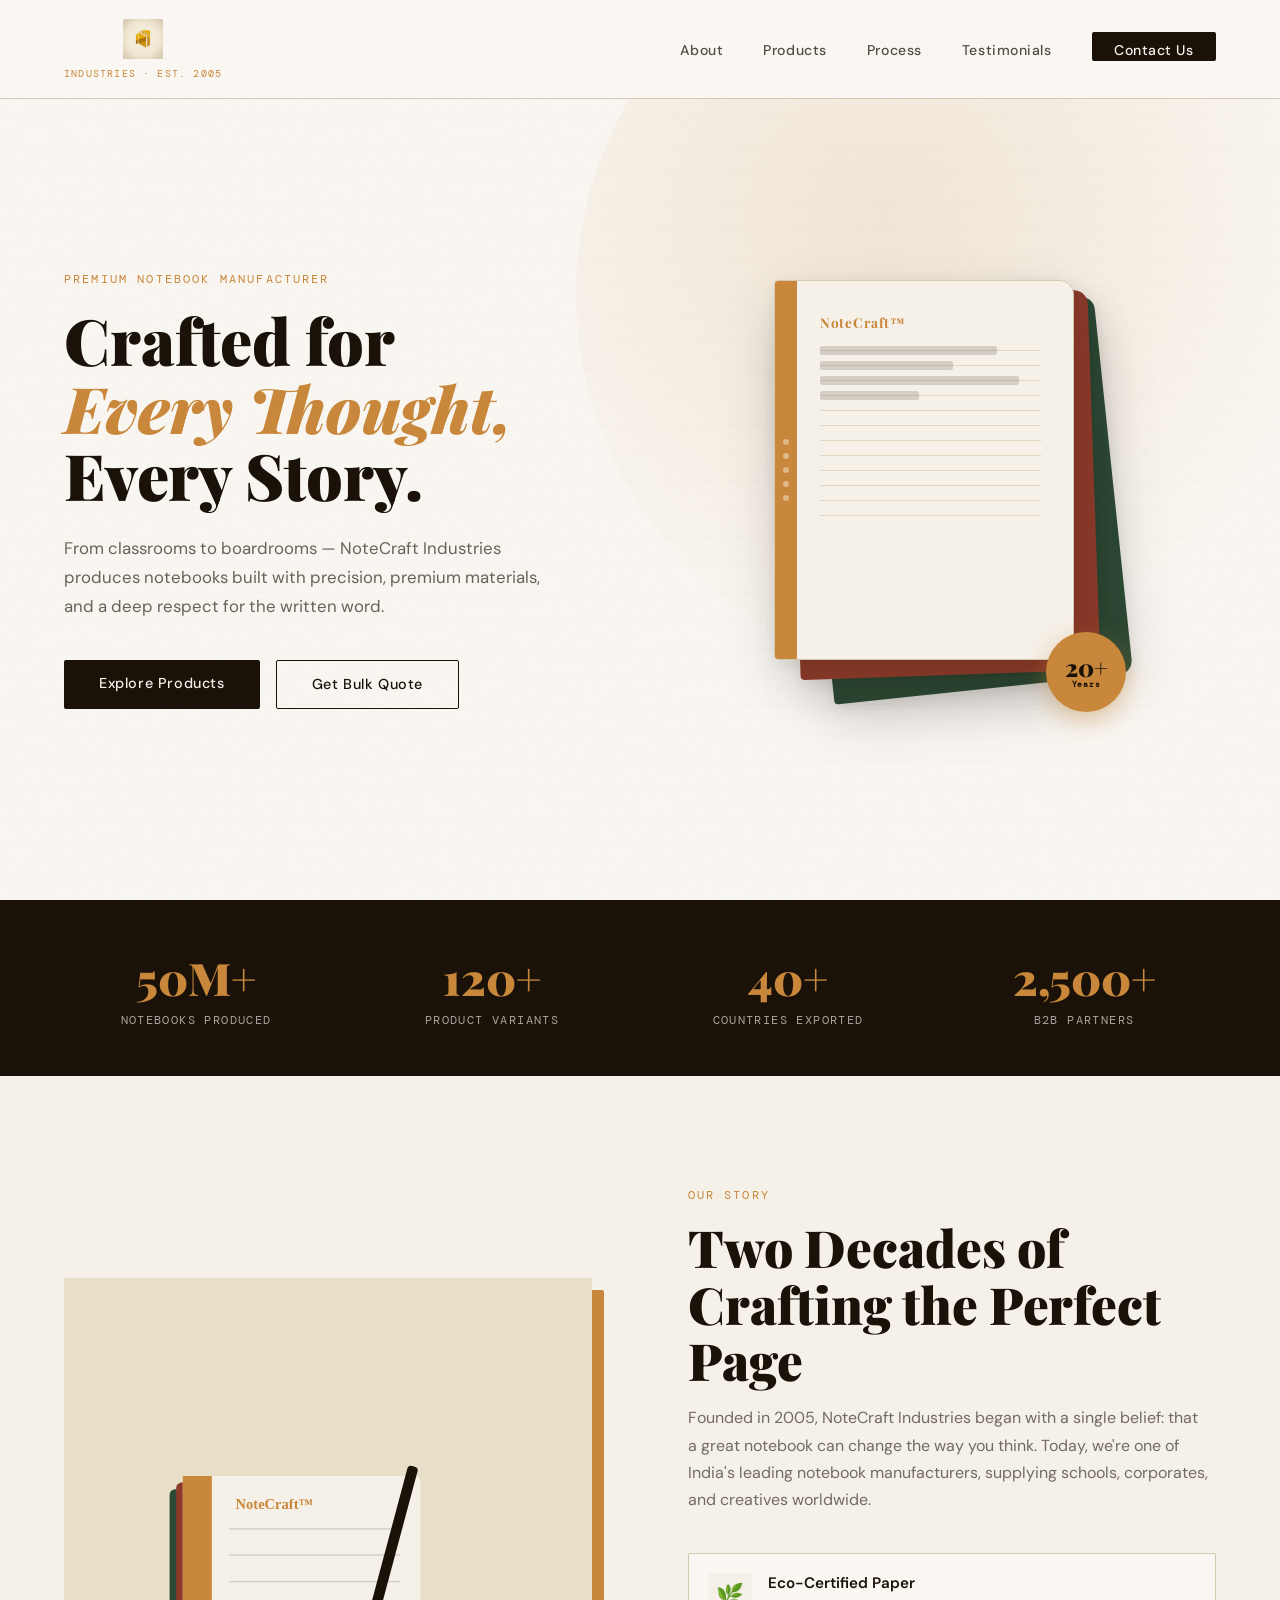
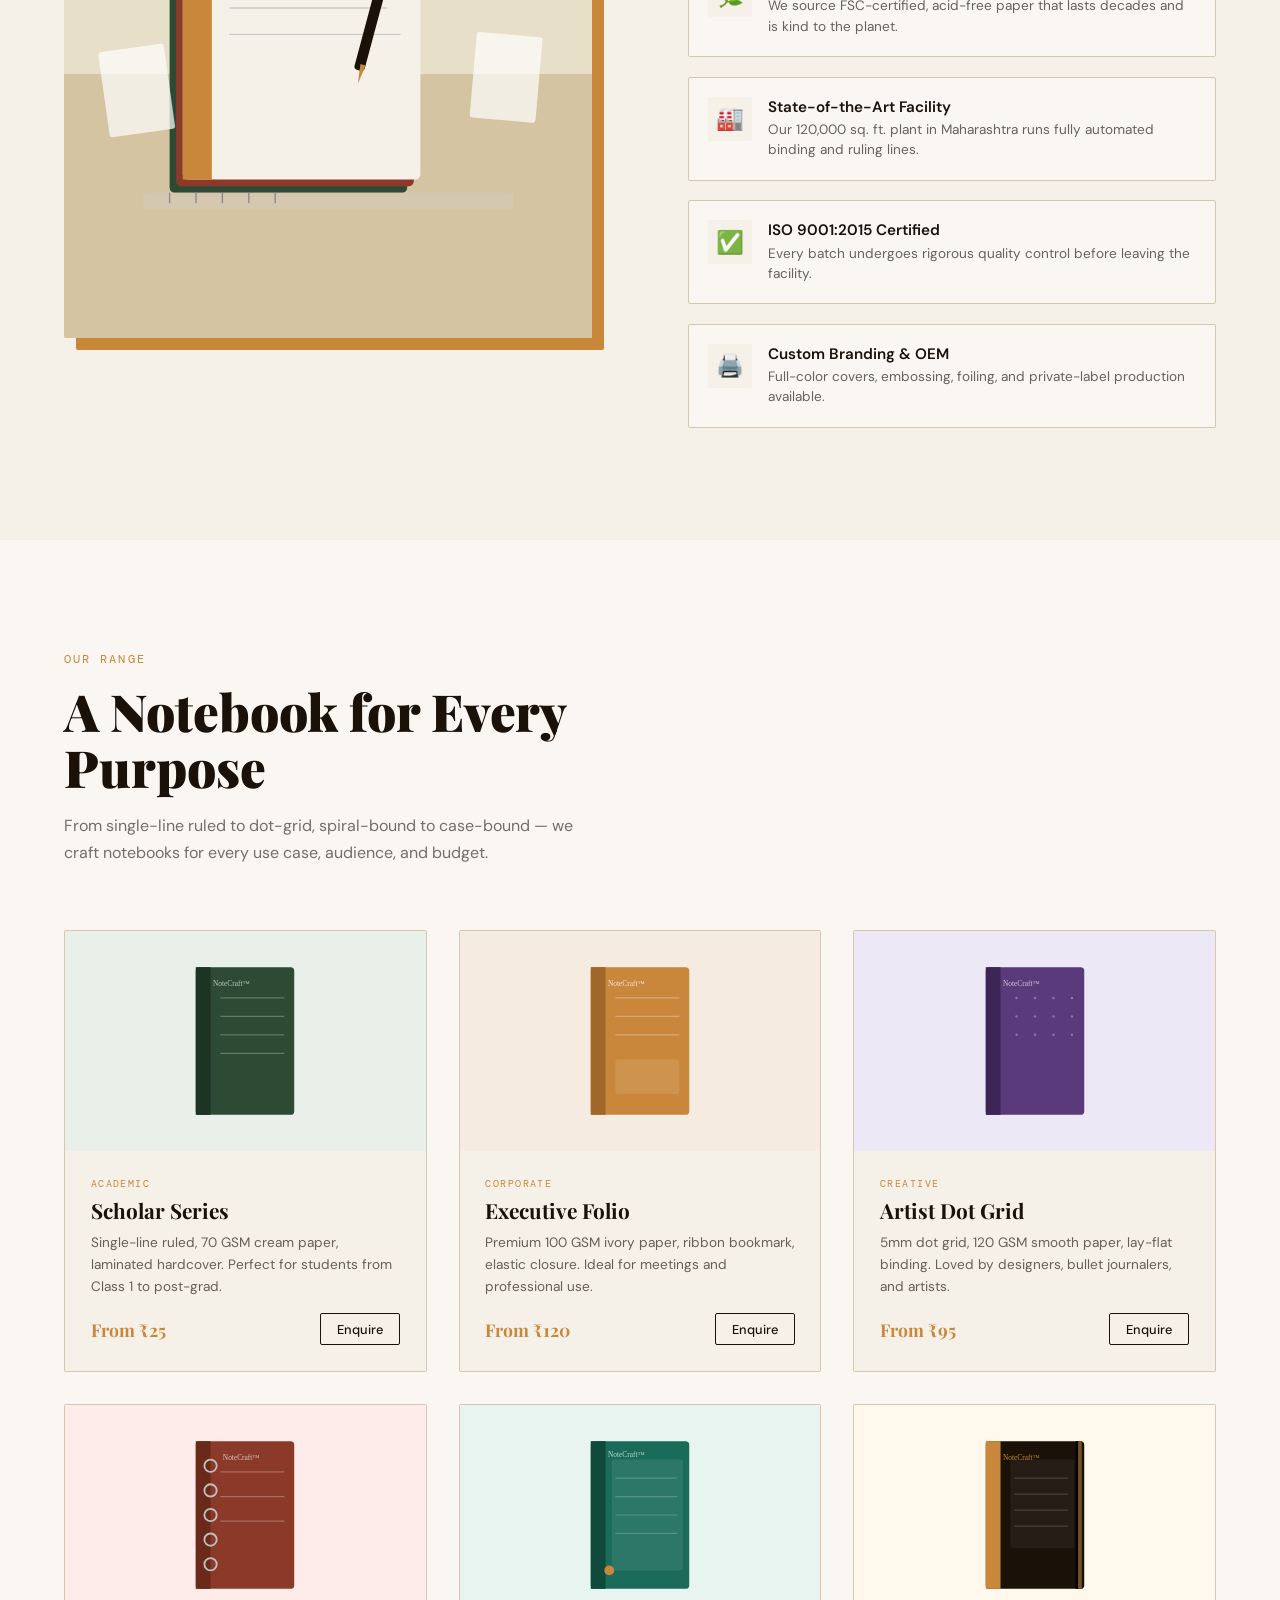
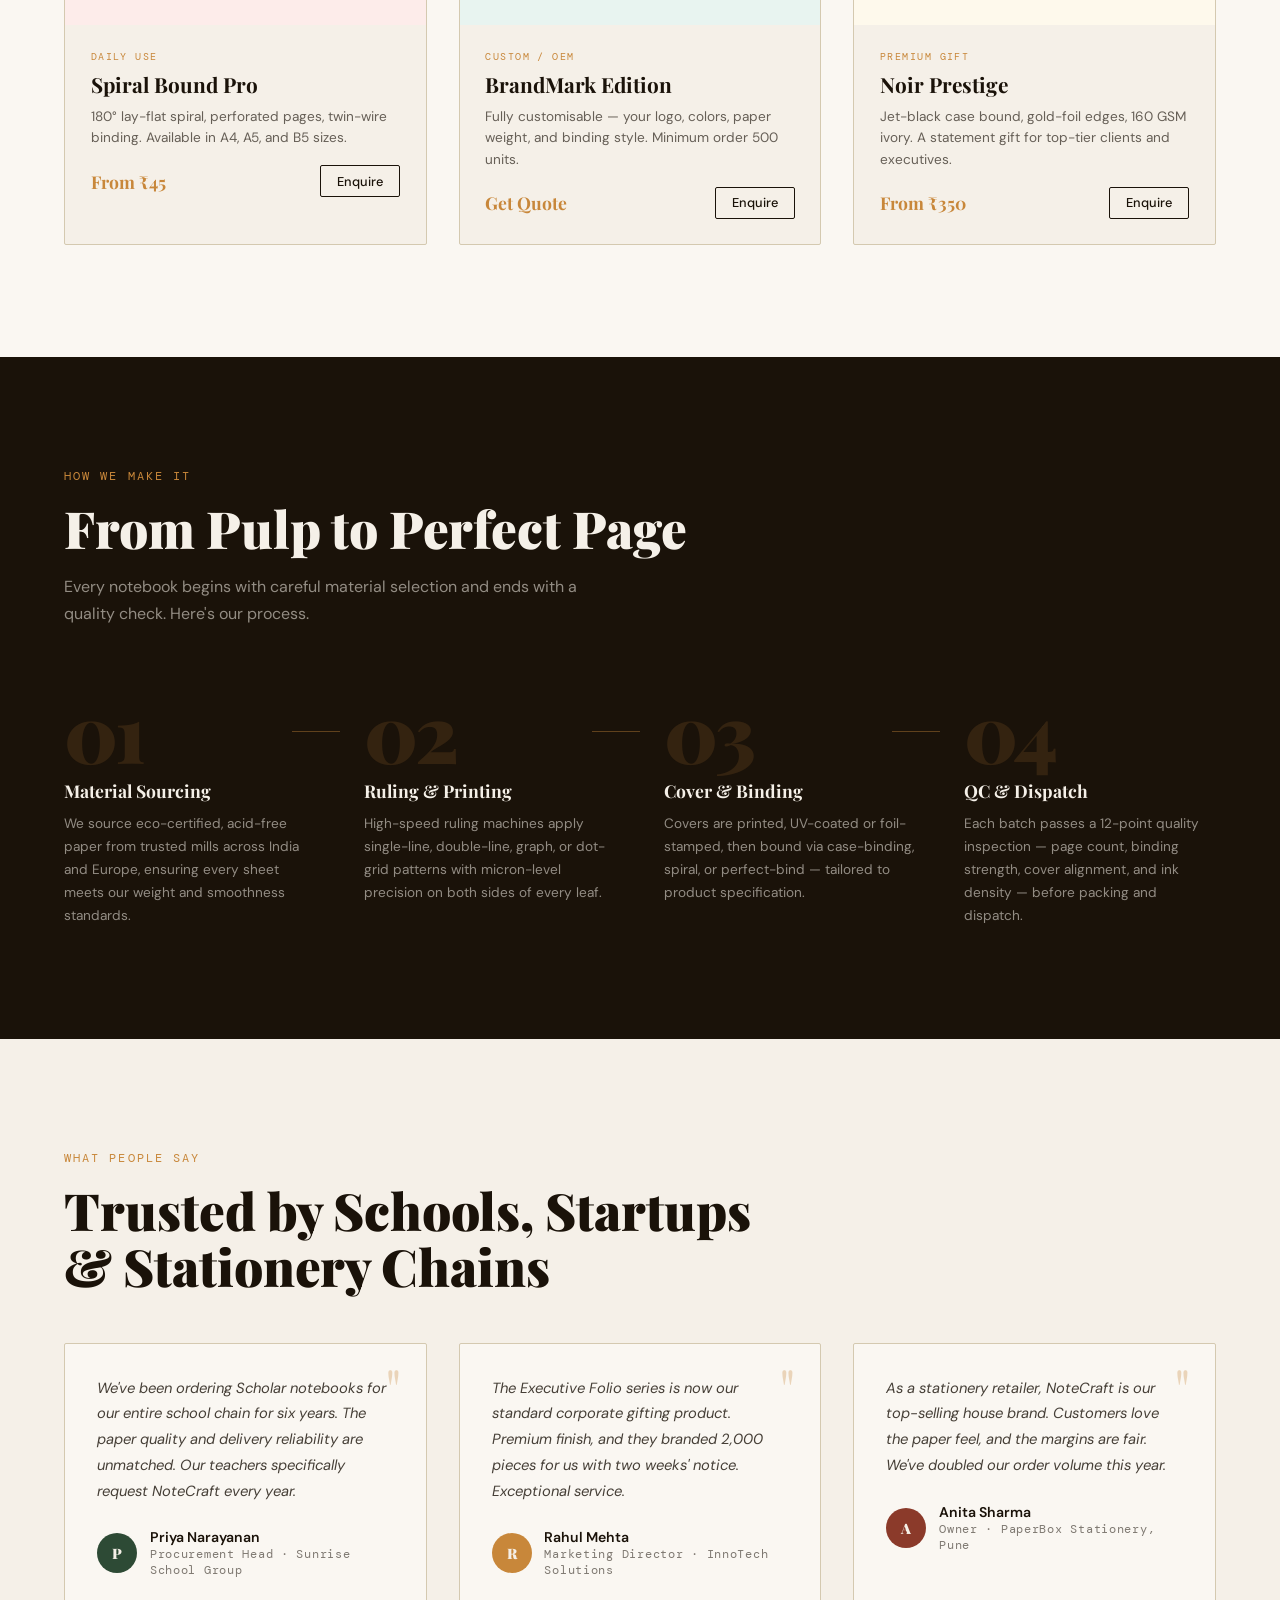
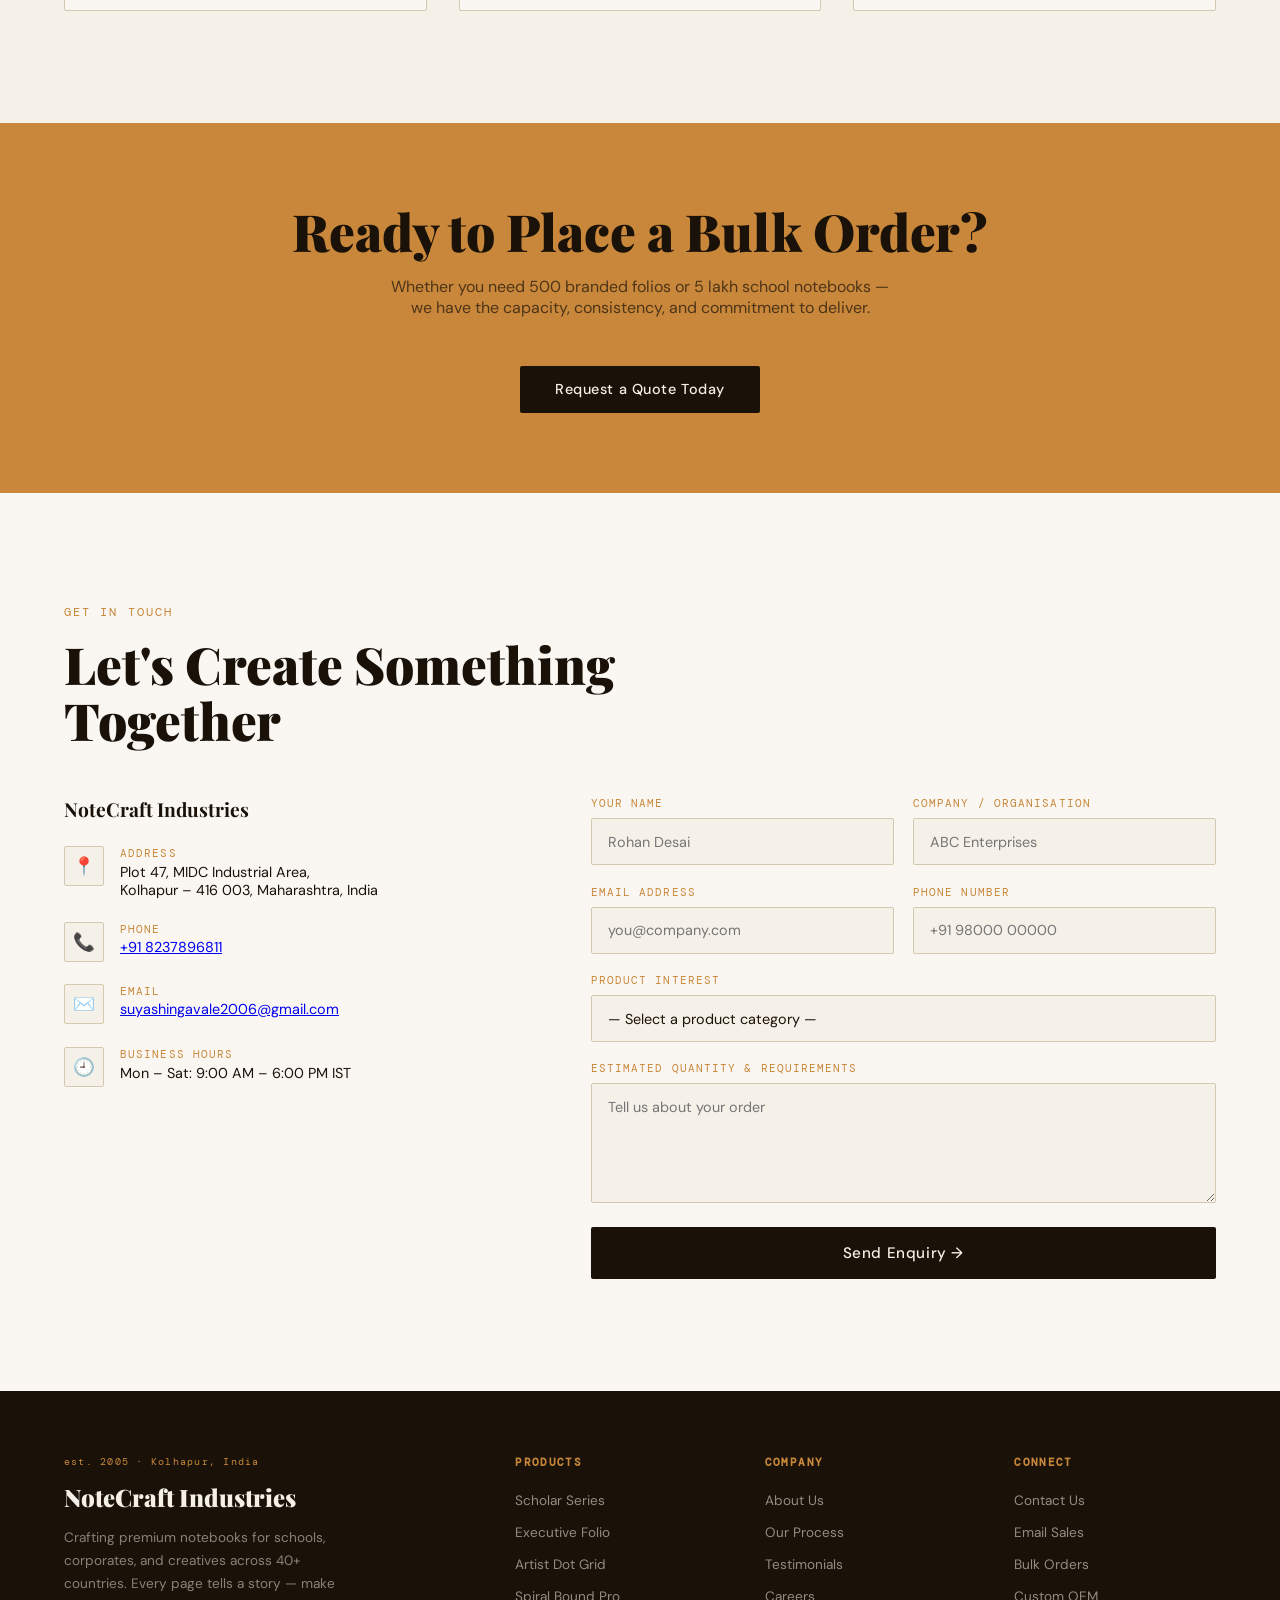
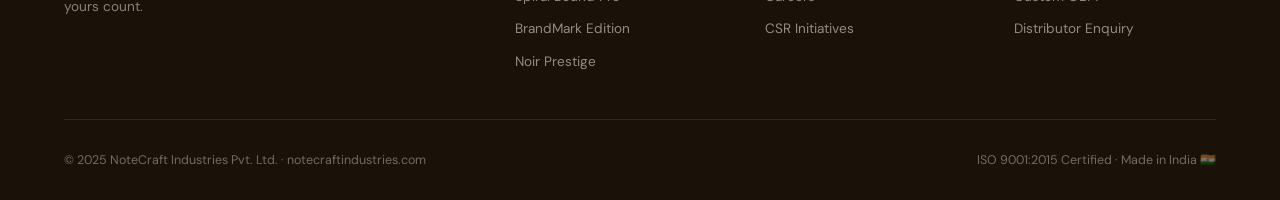
==== index.html @ c63a2f44 "added new changes1" ====
<!DOCTYPE html>
<html lang="en">
<head>
  <meta charset="UTF-8" />
  <meta name="viewport" content="width=device-width, initial-scale=1.0"/>
  <title>NoteCraft Industries – Crafted for Every Thought</title>
  <link rel="preconnect" href="https://fonts.googleapis.com">
  <link href="https://fonts.googleapis.com/css2?family=Playfair+Display:ital,wght@0,400;0,700;0,900;1,400&family=DM+Sans:wght@300;400;500&family=DM+Mono:wght@400;500&display=swap" rel="stylesheet">
  <link rel="icon" type="image/png" href="logo.png">
  <style>
    /* ─── RESET & VARIABLES ──────────────────────────────── */
    *, *::before, *::after { box-sizing: border-box; margin: 0; padding: 0; }

    :root {
      --ink:       #1a1209;
      --parchment: #f5f0e8;
      --cream:     #faf7f2;
      --amber:     #c8873a;
      --amber-lt:  #e8a857;
      --forest:    #2d4a35;
      --rust:      #8b3a2a;
      --rule:      #d4c9b0;
      --shadow:    rgba(26,18,9,0.12);
      --ff-head:   'Playfair Display', Georgia, serif;
      --ff-body:   'DM Sans', sans-serif;
      --ff-mono:   'DM Mono', monospace;
    }

    html { scroll-behavior: smooth; }

    body {
      font-family: var(--ff-body);
      background: var(--cream);
      color: var(--ink);
      overflow-x: hidden;
      cursor: default;
    }

    /* ─── PAPER TEXTURE OVERLAY ──────────────────────────── */
    body::before {
      content: '';
      position: fixed; inset: 0;
      background-image:
        repeating-linear-gradient(0deg, transparent, transparent 27px, rgba(180,160,120,.07) 28px),
        url("data:image/svg+xml,%3Csvg xmlns='http://www.w3.org/2000/svg' width='300' height='300'%3E%3Cfilter id='n'%3E%3CfeTurbulence type='fractalNoise' baseFrequency='.65' numOctaves='3' stitchTiles='stitch'/%3E%3C/filter%3E%3Crect width='300' height='300' filter='url(%23n)' opacity='.04'/%3E%3C/svg%3E");
      pointer-events: none;
      z-index: -1;
    }

    /* ─── NAVIGATION ─────────────────────────────────────── */
    nav {
      position: fixed; top: 0; left: 0; right: 0;
      z-index: 1000;
      display: flex; align-items: center; justify-content: space-between;
      padding: 1.2rem 5vw;
      background: rgba(250,247,242,.92);
      backdrop-filter: blur(12px);
      border-bottom: 1px solid var(--rule);
      transition: box-shadow .3s;
    }
    nav.scrolled { box-shadow: 0 4px 24px var(--shadow); }

    .nav-logo {
      display: flex; flex-direction: column; line-height: 1;
    }
    .nav-logo-name {
      font-family: var(--ff-head);
      font-size: 1.35rem; font-weight: 900;
      color: var(--ink); letter-spacing: -.02em;
    }
    .nav-logo-tag {
      font-family: var(--ff-mono);
      font-size: .62rem; color: var(--amber);
      letter-spacing: .12em; text-transform: uppercase;
    }

    .nav-links { display: flex; gap: 2.5rem; list-style: none; }
    .nav-links a {
      font-size: .88rem; font-weight: 500;
      color: var(--ink); text-decoration: none;
      letter-spacing: .04em; opacity: .75;
      position: relative; padding-bottom: 2px;
      transition: opacity .2s;
    }
    .nav-links a::after {
      content: ''; position: absolute; bottom: 0; left: 0;
      width: 0; height: 1px; background: var(--amber);
      transition: width .3s;
    }
    .nav-links a:hover { opacity: 1; }
    .nav-links a:hover::after { width: 100%; }

    .nav-cta {
      background: var(--ink); color: var(--parchment) !important;
      padding: .55rem 1.4rem; border-radius: 2px;
      opacity: 1 !important;
      transition: background .25s !important;
    }
    .nav-cta:hover { background: var(--amber) !important; color: var(--ink) !important; }
    .nav-cta::after { display: none !important; }

    /* ─── HERO ───────────────────────────────────────────── */
    .hero {
      min-height: 100vh;
      display: grid;
      grid-template-columns: 1fr 1fr;
      align-items: center;
      padding: 0 5vw;
      padding-top: 80px;
      gap: 4rem;
      position: relative;
      overflow: hidden;
    }

    .hero-bg-circle {
      position: absolute; top: -10%; right: -5%;
      width: 60vw; height: 60vw; max-width: 800px; max-height: 800px;
      border-radius: 50%;
      background: radial-gradient(circle at 40% 40%, rgba(200,135,58,.15), transparent 70%);
      animation: pulse 8s ease-in-out infinite;
    }
    @keyframes pulse {
      0%,100% { transform: scale(1); }
      50%      { transform: scale(1.05); }
    }

    .hero-eyebrow {
      font-family: var(--ff-mono);
      font-size: .75rem; letter-spacing: .18em;
      color: var(--amber); text-transform: uppercase;
      margin-bottom: 1.2rem;
      opacity: 0; animation: fadeUp .6s .2s ease forwards;
    }

    .hero-title {
      font-family: var(--ff-head);
      font-size: clamp(2.8rem, 5vw, 5rem);
      font-weight: 900; line-height: 1.05;
      color: var(--ink);
      opacity: 0; animation: fadeUp .6s .35s ease forwards;
    }
    .hero-title em {
      font-style: italic; color: var(--amber);
    }

    .hero-desc {
      margin-top: 1.6rem;
      font-size: 1.05rem; line-height: 1.75;
      color: rgba(26,18,9,.65); max-width: 480px;
      opacity: 0; animation: fadeUp .6s .5s ease forwards;
    }

    .hero-actions {
      margin-top: 2.4rem; display: flex; gap: 1rem; flex-wrap: wrap;
      opacity: 0; animation: fadeUp .6s .65s ease forwards;
    }
    .btn-primary {
      background: var(--ink); color: var(--parchment);
      padding: .9rem 2.2rem; border: none; border-radius: 2px;
      font-family: var(--ff-body); font-size: .9rem; font-weight: 500;
      letter-spacing: .04em; cursor: pointer;
      text-decoration: none; display: inline-block;
      transition: background .25s, transform .2s;
    }
    .btn-primary:hover { background: var(--amber); color: var(--ink); transform: translateY(-2px); }

    .btn-outline {
      background: transparent; color: var(--ink);
      padding: .9rem 2.2rem; border: 1.5px solid var(--ink); border-radius: 2px;
      font-family: var(--ff-body); font-size: .9rem; font-weight: 500;
      letter-spacing: .04em; cursor: pointer;
      text-decoration: none; display: inline-block;
      transition: border-color .25s, color .25s, transform .2s;
    }
    .btn-outline:hover { border-color: var(--amber); color: var(--amber); transform: translateY(-2px); }

    /* HERO ILLUSTRATION */
    .hero-visual {
      position: relative; display: flex; justify-content: center; align-items: center;
      opacity: 0; animation: fadeIn .8s .5s ease forwards;
    }

    .notebook-stack {
      position: relative; width: 340px; height: 420px;
    }
    .nb {
      position: absolute; border-radius: 4px 14px 14px 4px;
      box-shadow: 0 20px 60px var(--shadow), 0 4px 16px rgba(0,0,0,.08);
      overflow: hidden;
    }
    .nb-back {
      width: 300px; height: 380px;
      background: var(--forest); top: 30px; left: 40px;
      transform: rotate(-6deg);
    }
    .nb-mid {
      width: 300px; height: 380px;
      background: var(--rust); top: 15px; left: 20px;
      transform: rotate(-2deg);
    }
    .nb-front {
      width: 300px; height: 380px;
      background: var(--parchment); top: 0; left: 0;
      border: 1px solid var(--rule);
    }
    .nb-spine {
      position: absolute; left: 0; top: 0; bottom: 0; width: 22px;
      background: var(--amber);
      display: flex; flex-direction: column; align-items: center;
      justify-content: center; gap: 8px;
    }
    .nb-spine-dot {
      width: 6px; height: 6px; border-radius: 50%;
      background: rgba(255,255,255,.4);
    }
    .nb-content {
      padding: 2rem 2rem 2rem 2.8rem;
    }
    .nb-brand {
      font-family: var(--ff-head); font-size: .85rem; font-weight: 700;
      color: var(--amber); letter-spacing: .06em; margin-bottom: 1.2rem;
    }
    .nb-lines { display: flex; flex-direction: column; gap: 14px; }
    .nb-line {
      height: 1px; background: rgba(180,160,120,.35);
      position: relative;
    }
    .nb-line.filled::after {
      content: ''; position: absolute; top: -4px; left: 0;
      height: 9px; border-radius: 2px;
      background: var(--ink); opacity: .15;
      animation: lineAppear 1.2s ease forwards;
    }
    .nb-line:nth-child(1).filled::after { width: 80%; animation-delay: .8s; }
    .nb-line:nth-child(2).filled::after { width: 60%; animation-delay: .95s; }
    .nb-line:nth-child(3).filled::after { width: 90%; animation-delay: 1.1s; }
    .nb-line:nth-child(4).filled::after { width: 45%; animation-delay: 1.25s; }
    @keyframes lineAppear { from { width: 0; opacity: 0; } }

    .nb-badge {
      position: absolute; bottom: -12px; right: -12px;
      width: 80px; height: 80px; border-radius: 50%;
      background: var(--amber); color: var(--ink);
      display: flex; flex-direction: column; align-items: center; justify-content: center;
      font-family: var(--ff-head); font-weight: 900;
      box-shadow: 0 8px 24px rgba(200,135,58,.4);
      animation: rotateBadge 20s linear infinite;
    }
    .nb-badge-num { font-size: 1.5rem; line-height: 1; }
    .nb-badge-text { font-family: var(--ff-mono); font-size: .5rem; letter-spacing: .1em; }
    @keyframes rotateBadge { to { transform: rotate(360deg); } }

    @keyframes fadeUp {
      from { opacity: 0; transform: translateY(24px); }
      to   { opacity: 1; transform: translateY(0); }
    }
    @keyframes fadeIn {
      from { opacity: 0; } to { opacity: 1; }
    }

    /* ─── STATS STRIP ────────────────────────────────────── */
    .stats {
      background: var(--ink); color: var(--parchment);
      padding: 3rem 5vw;
      display: grid; grid-template-columns: repeat(4, 1fr);
      gap: 2rem; text-align: center;
    }
    .stat-num {
      font-family: var(--ff-head);
      font-size: 2.8rem; font-weight: 900; color: var(--amber);
    }
    .stat-label {
      font-family: var(--ff-mono); font-size: .72rem;
      letter-spacing: .12em; text-transform: uppercase;
      opacity: .65; margin-top: .4rem;
    }

    /* ─── SECTION BASE ───────────────────────────────────── */
    section { padding: 7rem 5vw; }
    .section-tag {
      font-family: var(--ff-mono); font-size: .72rem;
      letter-spacing: .18em; text-transform: uppercase;
      color: var(--amber); margin-bottom: 1rem;
    }
    .section-title {
      font-family: var(--ff-head); font-size: clamp(2rem, 4vw, 3.2rem);
      font-weight: 900; line-height: 1.1; color: var(--ink);
      max-width: 700px;
    }
    .section-sub {
      margin-top: 1rem; font-size: 1rem; line-height: 1.7;
      color: rgba(26,18,9,.6); max-width: 520px;
    }

    /* ─── ABOUT ──────────────────────────────────────────── */
    .about {
      background: var(--parchment);
      display: grid; grid-template-columns: 1fr 1fr; gap: 6rem; align-items: center;
    }
    .about-img-wrap {
      position: relative;
    }
    .about-img-frame {
      width: 100%; aspect-ratio: 4/5;
      background: var(--rule);
      border-radius: 2px;
      position: relative; overflow: hidden;
      box-shadow: 12px 12px 0 var(--amber);
    }
    /* Stylized craft illustration inside frame */
    .about-img-frame svg { width: 100%; height: 100%; }
    .about-features {
      margin-top: 2.5rem; display: flex; flex-direction: column; gap: 1.2rem;
    }
    .feature-item {
      display: flex; gap: 1rem; align-items: flex-start;
      padding: 1.2rem; border: 1px solid var(--rule);
      background: var(--cream); border-radius: 2px;
      transition: border-color .25s, transform .25s;
    }
    .feature-item:hover { border-color: var(--amber); transform: translateX(6px); }
    .feature-icon {
      font-size: 1.4rem; flex-shrink: 0;
      width: 44px; height: 44px; background: var(--parchment);
      border-radius: 2px; display: flex; align-items: center; justify-content: center;
    }
    .feature-title { font-weight: 600; font-size: .95rem; margin-bottom: .2rem; }
    .feature-desc { font-size: .85rem; opacity: .65; line-height: 1.5; }

    /* ─── PRODUCTS ───────────────────────────────────────── */
    .products { background: var(--cream); }
    .products-header { margin-bottom: 4rem; }
    .products-grid {
      display: grid; grid-template-columns: repeat(3, 1fr); gap: 2rem;
    }
    .product-card {
      background: var(--parchment);
      border: 1px solid var(--rule); border-radius: 2px;
      overflow: hidden;
      transition: transform .3s, box-shadow .3s;
      cursor: pointer;
    }
    .product-card:hover { transform: translateY(-8px); box-shadow: 0 24px 60px var(--shadow); }
    .product-thumb {
      height: 220px; display: flex; align-items: center; justify-content: center;
      position: relative; overflow: hidden;
    }
    .product-thumb svg { width: 120px; height: 160px; transition: transform .4s; }
    .product-card:hover .product-thumb svg { transform: scale(1.08) rotate(-3deg); }
    .product-info { padding: 1.6rem; }
    .product-cat {
      font-family: var(--ff-mono); font-size: .65rem;
      letter-spacing: .14em; color: var(--amber);
      text-transform: uppercase; margin-bottom: .4rem;
    }
    .product-name {
      font-family: var(--ff-head); font-size: 1.3rem;
      font-weight: 700; margin-bottom: .5rem;
    }
    .product-desc { font-size: .85rem; opacity: .65; line-height: 1.6; margin-bottom: 1rem; }
    .product-footer { display: flex; align-items: center; justify-content: space-between; }
    .product-price { font-family: var(--ff-head); font-size: 1.1rem; font-weight: 700; color: var(--amber); }
    .product-btn {
      background: none; border: 1.5px solid var(--ink); color: var(--ink);
      padding: .4rem 1rem; border-radius: 2px; font-size: .8rem; font-weight: 500;
      cursor: pointer; transition: all .2s; font-family: var(--ff-body);
    }
    .product-btn:hover { background: var(--ink); color: var(--parchment); }

    /* ─── PROCESS ────────────────────────────────────────── */
    .process { background: var(--ink); color: var(--parchment); }
    .process .section-title { color: var(--parchment); }
    .process .section-sub { color: rgba(245,240,232,.55); }
    .process-steps {
      margin-top: 4rem; display: grid;
      grid-template-columns: repeat(4, 1fr); gap: 3rem;
    }
    .step { position: relative; }
    .step-num {
      font-family: var(--ff-head); font-size: 5rem; font-weight: 900;
      color: rgba(200,135,58,.15); line-height: 1;
      margin-bottom: .5rem; letter-spacing: -.04em;
    }
    .step-title { font-family: var(--ff-head); font-size: 1.1rem; font-weight: 700; margin-bottom: .6rem; }
    .step-desc { font-size: .85rem; opacity: .55; line-height: 1.7; }
    .step-line {
      position: absolute; top: 2.5rem; right: -1.5rem;
      width: 3rem; height: 1px; background: var(--amber); opacity: .4;
    }
    .step:last-child .step-line { display: none; }

    /* ─── TESTIMONIALS ───────────────────────────────────── */
    .testimonials { background: var(--parchment); }
    .testimonials-grid {
      margin-top: 3rem; display: grid;
      grid-template-columns: repeat(3, 1fr); gap: 2rem;
    }
    .tcard {
      background: var(--cream); border: 1px solid var(--rule); border-radius: 2px;
      padding: 2rem; position: relative;
      transition: border-color .25s;
    }
    .tcard:hover { border-color: var(--amber); }
    .tcard-quote {
      font-family: var(--ff-head); font-size: 3.5rem;
      color: var(--amber); opacity: .3; line-height: 1;
      position: absolute; top: 1rem; right: 1.5rem;
    }
    .tcard-text { font-size: .92rem; line-height: 1.75; opacity: .8; font-style: italic; margin-bottom: 1.5rem; }
    .tcard-author { display: flex; align-items: center; gap: .8rem; }
    .tcard-avatar {
      width: 40px; height: 40px; border-radius: 50%;
      display: flex; align-items: center; justify-content: center;
      font-family: var(--ff-head); font-size: .9rem; font-weight: 900;
      color: var(--parchment); flex-shrink: 0;
    }
    .tcard-name { font-weight: 600; font-size: .88rem; }
    .tcard-role { font-size: .75rem; opacity: .55; font-family: var(--ff-mono); letter-spacing: .06em; }

    /* ─── CTA BAND ───────────────────────────────────────── */
    .cta-band {
      background: var(--amber);
      padding: 5rem 5vw; text-align: center;
    }
    .cta-band .section-title { color: var(--ink); max-width: 100%; }
    .cta-band p { margin: 1rem auto; max-width: 500px; opacity: .7; font-size: 1rem; }
    .cta-band .btn-primary { background: var(--ink); margin-top: 2rem; }
    .cta-band .btn-primary:hover { background: var(--forest); color: var(--parchment); }

    /* ─── CONTACT ────────────────────────────────────────── */
    .contact { background: var(--cream); }
    .contact-grid { display: grid; grid-template-columns: 1fr 1.4fr; gap: 5rem; margin-top: 3rem; }
    .contact-info h3 { font-family: var(--ff-head); font-size: 1.2rem; margin-bottom: 1.5rem; }
    .contact-item { display: flex; gap: 1rem; margin-bottom: 1.4rem; align-items: flex-start; }
    .contact-icon {
      width: 40px; height: 40px; background: var(--parchment);
      border: 1px solid var(--rule); border-radius: 2px;
      display: flex; align-items: center; justify-content: center;
      font-size: 1.1rem; flex-shrink: 0;
    }
    .contact-label { font-family: var(--ff-mono); font-size: .68rem; letter-spacing: .1em; color: var(--amber); text-transform: uppercase; }
    .contact-val { font-size: .9rem; margin-top: .2rem; }
    .contact-form { display: flex; flex-direction: column; gap: 1.2rem; }
    .form-row { display: grid; grid-template-columns: 1fr 1fr; gap: 1.2rem; }
    .form-field label {
      display: block; font-family: var(--ff-mono); font-size: .68rem;
      letter-spacing: .1em; color: var(--amber); text-transform: uppercase;
      margin-bottom: .5rem;
    }
    .form-field input,
    .form-field textarea,
    .form-field select {
      width: 100%; padding: .85rem 1rem;
      background: var(--parchment); border: 1px solid var(--rule);
      border-radius: 2px; font-family: var(--ff-body); font-size: .9rem; color: var(--ink);
      transition: border-color .2s;
      outline: none; appearance: none;
    }
    .form-field input:focus,
    .form-field textarea:focus,
    .form-field select:focus { border-color: var(--amber); }
    .form-field textarea { height: 120px; resize: vertical; }
    .form-submit .btn-primary { width: 100%; text-align: center; border: none; font-size: .95rem; padding: 1rem; }

    /* ─── FOOTER ─────────────────────────────────────────── */
    footer {
      background: var(--ink); color: var(--parchment);
      padding: 4rem 5vw 2rem;
    }
    .footer-top {
      display: grid; grid-template-columns: 2fr 1fr 1fr 1fr;
      gap: 3rem; padding-bottom: 3rem;
      border-bottom: 1px solid rgba(245,240,232,.1);
    }
    .footer-brand-name {
      font-family: var(--ff-head); font-size: 1.5rem; font-weight: 900; color: var(--parchment);
    }
    .footer-brand-tag {
      font-family: var(--ff-mono); font-size: .65rem;
      color: var(--amber); letter-spacing: .12em; margin-bottom: .8rem;
    }
    .footer-desc { font-size: .85rem; opacity: .5; line-height: 1.7; max-width: 280px; }
    .footer-col h4 {
      font-family: var(--ff-mono); font-size: .7rem;
      letter-spacing: .12em; text-transform: uppercase;
      color: var(--amber); margin-bottom: 1.2rem;
    }
    .footer-col ul { list-style: none; display: flex; flex-direction: column; gap: .7rem; }
    .footer-col a { color: rgba(245,240,232,.55); text-decoration: none; font-size: .85rem; transition: color .2s; }
    .footer-col a:hover { color: var(--amber); }
    .footer-bottom {
      display: flex; justify-content: space-between; align-items: center;
      padding-top: 2rem; opacity: .4; font-size: .78rem;
    }

    /* ─── HAMBURGER MENU ─────────────────────────────────── */
    .hamburger {
      display: none; flex-direction: column; gap: 5px; cursor: pointer;
      border: none; background: none; padding: 4px;
    }
    .hamburger span { display: block; width: 24px; height: 2px; background: var(--ink); transition: .3s; }

    /* ─── SCROLL ANIMATIONS ──────────────────────────────── */
    .reveal {
      opacity: 0; transform: translateY(30px);
      transition: opacity .6s ease, transform .6s ease;
    }
    .reveal.visible { opacity: 1; transform: none; }

    /* ─── RESPONSIVE ─────────────────────────────────────── */
    @media (max-width: 1024px) {
      .products-grid { grid-template-columns: repeat(2, 1fr); }
      .stats { grid-template-columns: repeat(2, 1fr); }
    }
    @media (max-width: 768px) {
      .hero { grid-template-columns: 1fr; text-align: center; padding-top: 100px; }
      .hero-visual { display: none; }
      .hero-desc { margin: 1.2rem auto 0; }
      .hero-actions { justify-content: center; }
      .about { grid-template-columns: 1fr; }
      .about-img-wrap { display: none; }
      .products-grid { grid-template-columns: 1fr; }
      .process-steps { grid-template-columns: 1fr 1fr; }
      .testimonials-grid { grid-template-columns: 1fr; }
      .contact-grid { grid-template-columns: 1fr; }
      .footer-top { grid-template-columns: 1fr 1fr; }
      .nav-links { display: none; }
      .hamburger { display: flex; }
      .stats { grid-template-columns: repeat(2, 1fr); }
    }
    @media (max-width: 480px) {
      .process-steps { grid-template-columns: 1fr; }
      .footer-top { grid-template-columns: 1fr; }
      .form-row { grid-template-columns: 1fr; }
    }
    .logo {
  height: 40px;
  width: auto;
  display: block;
}

.nav-logo {
  display: flex;
  align-items: center;
  gap: 10px;
}
  </style>
</head>
<body>

  <!-- ═══ NAVIGATION ═══════════════════════════════════ -->
  <nav id="navbar">
    <div class="nav-logo">
  <img src="logo.png" alt="Logo" class="logo">
  <span class="nav-logo-tag">Industries · est. 2005</span>
</div>
    <ul class="nav-links">
      <li><a href="#about">About</a></li>
      <li><a href="#products">Products</a></li>
      <li><a href="#process">Process</a></li>
      <li><a href="#testimonials">Testimonials</a></li>
      <li><a href="#contact" class="nav-cta">Contact Us</a></li>
    </ul>
    <button class="hamburger" onclick="toggleMenu()" aria-label="Menu">
      <span></span><span></span><span></span>
    </button>
  </nav>

  <!-- ═══ HERO ══════════════════════════════════════════ -->
  <section class="hero" id="home">
    <div class="hero-bg-circle"></div>
    <div class="hero-text">
      <p class="hero-eyebrow">Premium Notebook Manufacturer</p>
      <h1 class="hero-title">
        Crafted for<br>
        <em>Every Thought,</em><br>
        Every Story.
      </h1>
      <p class="hero-desc">
        From classrooms to boardrooms — NoteCraft Industries produces notebooks built with precision, premium materials, and a deep respect for the written word.
      </p>
      <div class="hero-actions">
        <a href="#products" class="btn-primary">Explore Products</a>
        <a href="#contact" class="btn-outline">Get Bulk Quote</a>
      </div>
    </div>

    <div class="hero-visual">
      <div class="notebook-stack">
        <div class="nb nb-back"></div>
        <div class="nb nb-mid"></div>
        <div class="nb nb-front">
          <div class="nb-spine">
            <div class="nb-spine-dot"></div>
            <div class="nb-spine-dot"></div>
            <div class="nb-spine-dot"></div>
            <div class="nb-spine-dot"></div>
            <div class="nb-spine-dot"></div>
          </div>
          <div class="nb-content">
            <div class="nb-brand">NoteCraft™</div>
            <div class="nb-lines">
              <div class="nb-line filled"></div>
              <div class="nb-line filled"></div>
              <div class="nb-line filled"></div>
              <div class="nb-line filled"></div>
              <div class="nb-line"></div>
              <div class="nb-line"></div>
              <div class="nb-line"></div>
              <div class="nb-line"></div>
              <div class="nb-line"></div>
              <div class="nb-line"></div>
              <div class="nb-line"></div>
              <div class="nb-line"></div>
            </div>
          </div>
        </div>
        <div class="nb-badge">
          <span class="nb-badge-num">20+</span>
          <span class="nb-badge-text">Years</span>
        </div>
      </div>
    </div>
  </section>

  <!-- ═══ STATS ═════════════════════════════════════════ -->
  <div class="stats">
    <div class="reveal">
      <div class="stat-num">50M+</div>
      <div class="stat-label">Notebooks Produced</div>
    </div>
    <div class="reveal">
      <div class="stat-num">120+</div>
      <div class="stat-label">Product Variants</div>
    </div>
    <div class="reveal">
      <div class="stat-num">40+</div>
      <div class="stat-label">Countries Exported</div>
    </div>
    <div class="reveal">
      <div class="stat-num">2,500+</div>
      <div class="stat-label">B2B Partners</div>
    </div>
  </div>

  <!-- ═══ ABOUT ══════════════════════════════════════════ -->
  <section class="about" id="about">
    <div class="about-img-wrap reveal">
      <div class="about-img-frame">
        <!-- Craft illustration SVG -->
        <svg viewBox="0 0 400 500" xmlns="http://www.w3.org/2000/svg">
          <rect width="400" height="500" fill="#e8dfc8"/>
          <!-- Workbench -->
          <rect x="0" y="300" width="400" height="200" fill="#c4a97d" opacity=".5"/>
          <!-- Stack of notebooks -->
          <rect x="80" y="160" width="180" height="230" rx="4" fill="#2d4a35"/>
          <rect x="85" y="155" width="180" height="230" rx="4" fill="#8b3a2a"/>
          <rect x="90" y="150" width="180" height="230" rx="4" fill="#f5f0e8"/>
          <rect x="90" y="150" width="22" height="230" fill="#c8873a"/>
          <!-- Ruled lines on notebook -->
          <line x1="125" y1="190" x2="255" y2="190" stroke="#ccc" stroke-width="1"/>
          <line x1="125" y1="210" x2="255" y2="210" stroke="#ccc" stroke-width="1"/>
          <line x1="125" y1="230" x2="255" y2="230" stroke="#ccc" stroke-width="1"/>
          <line x1="125" y1="250" x2="245" y2="250" stroke="#ccc" stroke-width="1"/>
          <line x1="125" y1="270" x2="255" y2="270" stroke="#ccc" stroke-width="1"/>
          <!-- Pen on top -->
          <rect x="240" y="140" width="8" height="160" rx="3" fill="#1a1209" transform="rotate(15,244,220)"/>
          <polygon points="244,295 248,295 246,310" fill="#c8873a" transform="rotate(15,244,220)"/>
          <!-- Brand text -->
          <text x="130" y="175" font-family="Georgia" font-size="11" fill="#c8873a" font-weight="bold">NoteCraft™</text>
          <!-- Scattered paper snippets -->
          <rect x="30" y="280" width="50" height="65" rx="2" fill="#fff" opacity=".7" transform="rotate(-8,55,312)"/>
          <rect x="310" y="270" width="50" height="65" rx="2" fill="#fff" opacity=".7" transform="rotate(5,335,302)"/>
          <!-- Ruler -->
          <rect x="60" y="390" width="280" height="12" rx="2" fill="#d4c9b0"/>
          <line x1="80"  y1="390" x2="80"  y2="398" stroke="#888" stroke-width="1"/>
          <line x1="100" y1="390" x2="100" y2="398" stroke="#888" stroke-width="1"/>
          <line x1="120" y1="390" x2="120" y2="398" stroke="#888" stroke-width="1"/>
          <line x1="140" y1="390" x2="140" y2="398" stroke="#888" stroke-width="1"/>
          <line x1="160" y1="390" x2="160" y2="398" stroke="#888" stroke-width="1"/>
        </svg>
      </div>
    </div>

    <div class="about-content">
      <p class="section-tag reveal">Our Story</p>
      <h2 class="section-title reveal">Two Decades of Crafting the Perfect Page</h2>
      <p class="section-sub reveal">Founded in 2005, NoteCraft Industries began with a single belief: that a great notebook can change the way you think. Today, we're one of India's leading notebook manufacturers, supplying schools, corporates, and creatives worldwide.</p>

      <div class="about-features">
        <div class="feature-item reveal">
          <div class="feature-icon">🌿</div>
          <div>
            <div class="feature-title">Eco-Certified Paper</div>
            <div class="feature-desc">We source FSC-certified, acid-free paper that lasts decades and is kind to the planet.</div>
          </div>
        </div>
        <div class="feature-item reveal">
          <div class="feature-icon">🏭</div>
          <div>
            <div class="feature-title">State-of-the-Art Facility</div>
            <div class="feature-desc">Our 120,000 sq. ft. plant in Maharashtra runs fully automated binding and ruling lines.</div>
          </div>
        </div>
        <div class="feature-item reveal">
          <div class="feature-icon">✅</div>
          <div>
            <div class="feature-title">ISO 9001:2015 Certified</div>
            <div class="feature-desc">Every batch undergoes rigorous quality control before leaving the facility.</div>
          </div>
        </div>
        <div class="feature-item reveal">
          <div class="feature-icon">🖨️</div>
          <div>
            <div class="feature-title">Custom Branding & OEM</div>
            <div class="feature-desc">Full-color covers, embossing, foiling, and private-label production available.</div>
          </div>
        </div>
      </div>
    </div>
  </section>

  <!-- ═══ PRODUCTS ═══════════════════════════════════════ -->
  <section class="products" id="products">
    <div class="products-header">
      <p class="section-tag reveal">Our Range</p>
      <h2 class="section-title reveal">A Notebook for Every Purpose</h2>
      <p class="section-sub reveal">From single-line ruled to dot-grid, spiral-bound to case-bound — we craft notebooks for every use case, audience, and budget.</p>
    </div>
    <div class="products-grid">

      <!-- Product 1 -->
      <div class="product-card reveal">
        <div class="product-thumb" style="background:#e8f0e9;">
          <svg viewBox="0 0 90 130" xmlns="http://www.w3.org/2000/svg">
            <rect x="5" y="5" width="80" height="120" rx="3" fill="#2d4a35"/>
            <rect x="5" y="5" width="12" height="120" fill="#1d3425"/>
            <line x1="25" y1="30" x2="77" y2="30" stroke="rgba(255,255,255,.25)" stroke-width="1"/>
            <line x1="25" y1="45" x2="77" y2="45" stroke="rgba(255,255,255,.25)" stroke-width="1"/>
            <line x1="25" y1="60" x2="77" y2="60" stroke="rgba(255,255,255,.25)" stroke-width="1"/>
            <line x1="25" y1="75" x2="77" y2="75" stroke="rgba(255,255,255,.25)" stroke-width="1"/>
            <text x="19" y="20" font-size="6" fill="rgba(255,255,255,.7)" font-family="Georgia">NoteCraft™</text>
          </svg>
        </div>
        <div class="product-info">
          <div class="product-cat">Academic</div>
          <div class="product-name">Scholar Series</div>
          <div class="product-desc">Single-line ruled, 70 GSM cream paper, laminated hardcover. Perfect for students from Class 1 to post-grad.</div>
          <div class="product-footer">
            <span class="product-price">From ₹25</span>
            <button class="product-btn">Enquire</button>
          </div>
        </div>
      </div>

      <!-- Product 2 -->
      <div class="product-card reveal">
        <div class="product-thumb" style="background:#f5ebe0;">
          <svg viewBox="0 0 90 130" xmlns="http://www.w3.org/2000/svg">
            <rect x="5" y="5" width="80" height="120" rx="3" fill="#c8873a"/>
            <rect x="5" y="5" width="12" height="120" fill="#a06828"/>
            <line x1="25" y1="30" x2="77" y2="30" stroke="rgba(255,255,255,.3)" stroke-width="1"/>
            <line x1="25" y1="45" x2="77" y2="45" stroke="rgba(255,255,255,.3)" stroke-width="1"/>
            <line x1="25" y1="60" x2="77" y2="60" stroke="rgba(255,255,255,.3)" stroke-width="1"/>
            <rect x="25" y="80" width="52" height="28" rx="2" fill="rgba(255,255,255,.1)"/>
            <text x="19" y="20" font-size="6" fill="rgba(255,255,255,.8)" font-family="Georgia">NoteCraft™</text>
          </svg>
        </div>
        <div class="product-info">
          <div class="product-cat">Corporate</div>
          <div class="product-name">Executive Folio</div>
          <div class="product-desc">Premium 100 GSM ivory paper, ribbon bookmark, elastic closure. Ideal for meetings and professional use.</div>
          <div class="product-footer">
            <span class="product-price">From ₹120</span>
            <button class="product-btn">Enquire</button>
          </div>
        </div>
      </div>

      <!-- Product 3 -->
      <div class="product-card reveal">
        <div class="product-thumb" style="background:#ece8f5;">
          <svg viewBox="0 0 90 130" xmlns="http://www.w3.org/2000/svg">
            <rect x="5" y="5" width="80" height="120" rx="3" fill="#5a3a7a"/>
            <rect x="5" y="5" width="12" height="120" fill="#3d2558"/>
            <!-- Dot grid -->
            <circle cx="30" cy="30" r="1" fill="rgba(255,255,255,.3)"/>
            <circle cx="45" cy="30" r="1" fill="rgba(255,255,255,.3)"/>
            <circle cx="60" cy="30" r="1" fill="rgba(255,255,255,.3)"/>
            <circle cx="75" cy="30" r="1" fill="rgba(255,255,255,.3)"/>
            <circle cx="30" cy="45" r="1" fill="rgba(255,255,255,.3)"/>
            <circle cx="45" cy="45" r="1" fill="rgba(255,255,255,.3)"/>
            <circle cx="60" cy="45" r="1" fill="rgba(255,255,255,.3)"/>
            <circle cx="75" cy="45" r="1" fill="rgba(255,255,255,.3)"/>
            <circle cx="30" cy="60" r="1" fill="rgba(255,255,255,.3)"/>
            <circle cx="45" cy="60" r="1" fill="rgba(255,255,255,.3)"/>
            <circle cx="60" cy="60" r="1" fill="rgba(255,255,255,.3)"/>
            <circle cx="75" cy="60" r="1" fill="rgba(255,255,255,.3)"/>
            <text x="19" y="20" font-size="6" fill="rgba(255,255,255,.7)" font-family="Georgia">NoteCraft™</text>
          </svg>
        </div>
        <div class="product-info">
          <div class="product-cat">Creative</div>
          <div class="product-name">Artist Dot Grid</div>
          <div class="product-desc">5mm dot grid, 120 GSM smooth paper, lay-flat binding. Loved by designers, bullet journalers, and artists.</div>
          <div class="product-footer">
            <span class="product-price">From ₹95</span>
            <button class="product-btn">Enquire</button>
          </div>
        </div>
      </div>

      <!-- Product 4 -->
      <div class="product-card reveal">
        <div class="product-thumb" style="background:#fdecea;">
          <svg viewBox="0 0 90 130" xmlns="http://www.w3.org/2000/svg">
            <rect x="5" y="5" width="80" height="120" rx="3" fill="#8b3a2a"/>
            <rect x="5" y="5" width="12" height="120" fill="#6a2a1a"/>
            <!-- Spiral rings -->
            <circle cx="17" cy="25" r="5" fill="none" stroke="silver" stroke-width="1.5"/>
            <circle cx="17" cy="45" r="5" fill="none" stroke="silver" stroke-width="1.5"/>
            <circle cx="17" cy="65" r="5" fill="none" stroke="silver" stroke-width="1.5"/>
            <circle cx="17" cy="85" r="5" fill="none" stroke="silver" stroke-width="1.5"/>
            <circle cx="17" cy="105" r="5" fill="none" stroke="silver" stroke-width="1.5"/>
            <line x1="25" y1="30" x2="77" y2="30" stroke="rgba(255,255,255,.25)" stroke-width="1"/>
            <line x1="25" y1="50" x2="77" y2="50" stroke="rgba(255,255,255,.25)" stroke-width="1"/>
            <line x1="25" y1="70" x2="77" y2="70" stroke="rgba(255,255,255,.25)" stroke-width="1"/>
            <text x="27" y="20" font-size="6" fill="rgba(255,255,255,.7)" font-family="Georgia">NoteCraft™</text>
          </svg>
        </div>
        <div class="product-info">
          <div class="product-cat">Daily Use</div>
          <div class="product-name">Spiral Bound Pro</div>
          <div class="product-desc">180° lay-flat spiral, perforated pages, twin-wire binding. Available in A4, A5, and B5 sizes.</div>
          <div class="product-footer">
            <span class="product-price">From ₹45</span>
            <button class="product-btn">Enquire</button>
          </div>
        </div>
      </div>

      <!-- Product 5 -->
      <div class="product-card reveal">
        <div class="product-thumb" style="background:#e8f4f0;">
          <svg viewBox="0 0 90 130" xmlns="http://www.w3.org/2000/svg">
            <rect x="5" y="5" width="80" height="120" rx="3" fill="#1a6b5a"/>
            <rect x="5" y="5" width="12" height="120" fill="#0f4a3a"/>
            <rect x="22" y="20" width="58" height="90" rx="2" fill="rgba(255,255,255,.08)"/>
            <line x1="25" y1="35" x2="75" y2="35" stroke="rgba(255,255,255,.2)" stroke-width="1"/>
            <line x1="25" y1="50" x2="75" y2="50" stroke="rgba(255,255,255,.2)" stroke-width="1"/>
            <line x1="25" y1="65" x2="75" y2="65" stroke="rgba(255,255,255,.2)" stroke-width="1"/>
            <line x1="25" y1="80" x2="75" y2="80" stroke="rgba(255,255,255,.2)" stroke-width="1"/>
            <circle cx="20" cy="110" r="4" fill="#c8873a"/>
            <text x="19" y="18" font-size="6" fill="rgba(255,255,255,.7)" font-family="Georgia">NoteCraft™</text>
          </svg>
        </div>
        <div class="product-info">
          <div class="product-cat">Custom / OEM</div>
          <div class="product-name">BrandMark Edition</div>
          <div class="product-desc">Fully customisable — your logo, colors, paper weight, and binding style. Minimum order 500 units.</div>
          <div class="product-footer">
            <span class="product-price">Get Quote</span>
            <button class="product-btn">Enquire</button>
          </div>
        </div>
      </div>

      <!-- Product 6 -->
      <div class="product-card reveal">
        <div class="product-thumb" style="background:#fef9ec;">
          <svg viewBox="0 0 90 130" xmlns="http://www.w3.org/2000/svg">
            <rect x="5" y="5" width="80" height="120" rx="3" fill="#1a1209"/>
            <rect x="5" y="5" width="12" height="120" fill="#c8873a"/>
            <rect x="25" y="20" width="52" height="72" rx="2" fill="rgba(255,255,255,.05)"/>
            <line x1="28" y1="35" x2="72" y2="35" stroke="rgba(255,255,255,.15)" stroke-width="1"/>
            <line x1="28" y1="48" x2="72" y2="48" stroke="rgba(255,255,255,.15)" stroke-width="1"/>
            <line x1="28" y1="61" x2="72" y2="61" stroke="rgba(255,255,255,.15)" stroke-width="1"/>
            <line x1="28" y1="74" x2="72" y2="74" stroke="rgba(255,255,255,.15)" stroke-width="1"/>
            <!-- Gold foil edge effect -->
            <rect x="78" y="5" width="5" height="120" fill="linear-gradient(#c8873a,#a06828)"/>
            <rect x="80" y="5" width="3" height="120" fill="#c8873a" opacity=".6"/>
            <text x="19" y="20" font-size="6" fill="#c8873a" font-family="Georgia">NoteCraft™</text>
          </svg>
        </div>
        <div class="product-info">
          <div class="product-cat">Premium Gift</div>
          <div class="product-name">Noir Prestige</div>
          <div class="product-desc">Jet-black case bound, gold-foil edges, 160 GSM ivory. A statement gift for top-tier clients and executives.</div>
          <div class="product-footer">
            <span class="product-price">From ₹350</span>
            <button class="product-btn">Enquire</button>
          </div>
        </div>
      </div>

    </div>
  </section>

  <!-- ═══ PROCESS ════════════════════════════════════════ -->
  <section class="process" id="process">
    <p class="section-tag">How We Make It</p>
    <h2 class="section-title">From Pulp to Perfect Page</h2>
    <p class="section-sub">Every notebook begins with careful material selection and ends with a quality check. Here's our process.</p>
    <div class="process-steps">
      <div class="step reveal">
        <div class="step-num">01</div>
        <div class="step-title">Material Sourcing</div>
        <div class="step-desc">We source eco-certified, acid-free paper from trusted mills across India and Europe, ensuring every sheet meets our weight and smoothness standards.</div>
        <div class="step-line"></div>
      </div>
      <div class="step reveal">
        <div class="step-num">02</div>
        <div class="step-title">Ruling & Printing</div>
        <div class="step-desc">High-speed ruling machines apply single-line, double-line, graph, or dot-grid patterns with micron-level precision on both sides of every leaf.</div>
        <div class="step-line"></div>
      </div>
      <div class="step reveal">
        <div class="step-num">03</div>
        <div class="step-title">Cover & Binding</div>
        <div class="step-desc">Covers are printed, UV-coated or foil-stamped, then bound via case-binding, spiral, or perfect-bind — tailored to product specification.</div>
        <div class="step-line"></div>
      </div>
      <div class="step reveal">
        <div class="step-num">04</div>
        <div class="step-title">QC & Dispatch</div>
        <div class="step-desc">Each batch passes a 12-point quality inspection — page count, binding strength, cover alignment, and ink density — before packing and dispatch.</div>
      </div>
    </div>
  </section>

  <!-- ═══ TESTIMONIALS ═══════════════════════════════════ -->
  <section class="testimonials" id="testimonials">
    <p class="section-tag reveal">What People Say</p>
    <h2 class="section-title reveal">Trusted by Schools, Startups & Stationery Chains</h2>
    <div class="testimonials-grid">

      <div class="tcard reveal">
        <div class="tcard-quote">"</div>
        <p class="tcard-text">We've been ordering Scholar notebooks for our entire school chain for six years. The paper quality and delivery reliability are unmatched. Our teachers specifically request NoteCraft every year.</p>
        <div class="tcard-author">
          <div class="tcard-avatar" style="background:#2d4a35;">P</div>
          <div>
            <div class="tcard-name">Priya Narayanan</div>
            <div class="tcard-role">Procurement Head · Sunrise School Group</div>
          </div>
        </div>
      </div>

      <div class="tcard reveal">
        <div class="tcard-quote">"</div>
        <p class="tcard-text">The Executive Folio series is now our standard corporate gifting product. Premium finish, and they branded 2,000 pieces for us with two weeks' notice. Exceptional service.</p>
        <div class="tcard-author">
          <div class="tcard-avatar" style="background:#c8873a;">R</div>
          <div>
            <div class="tcard-name">Rahul Mehta</div>
            <div class="tcard-role">Marketing Director · InnoTech Solutions</div>
          </div>
        </div>
      </div>

      <div class="tcard reveal">
        <div class="tcard-quote">"</div>
        <p class="tcard-text">As a stationery retailer, NoteCraft is our top-selling house brand. Customers love the paper feel, and the margins are fair. We've doubled our order volume this year.</p>
        <div class="tcard-author">
          <div class="tcard-avatar" style="background:#8b3a2a;">A</div>
          <div>
            <div class="tcard-name">Anita Sharma</div>
            <div class="tcard-role">Owner · PaperBox Stationery, Pune</div>
          </div>
        </div>
      </div>

    </div>
  </section>

  <!-- ═══ CTA BAND ═══════════════════════════════════════ -->
  <div class="cta-band">
    <h2 class="section-title">Ready to Place a Bulk Order?</h2>
    <p>Whether you need 500 branded folios or 5 lakh school notebooks — we have the capacity, consistency, and commitment to deliver.</p>
    <a href="#contact" class="btn-primary">Request a Quote Today</a>
  </div>

  <!-- ═══ CONTACT ════════════════════════════════════════ -->
  <section class="contact" id="contact">
    <p class="section-tag reveal">Get in Touch</p>
    <h2 class="section-title reveal">Let's Create Something Together</h2>
    <div class="contact-grid">
      <div class="contact-info reveal">
        <h3>NoteCraft Industries</h3>

        <div class="contact-item">
          <div class="contact-icon">📍</div>
          <div>
            <div class="contact-label">Address</div>
            <div class="contact-val">Plot 47, MIDC Industrial Area,<br>Kolhapur – 416 003, Maharashtra, India</div>
          </div>
        </div>
        <div class="contact-item">
          <div class="contact-icon">📞</div>
          <div>
            <div class="contact-label">Phone</div>
            <a href="tel:+918237896811" class="contact-val">+91 8237896811</a>
          </div>
        </div>
        <div class="contact-item">
          <div class="contact-icon">✉️</div>
          <div>
            <div class="contact-label">Email</div>
            <a href="mailto:suyashingavale2006@gmail.com" class="contact-val">suyashingavale2006@gmail.com</a>
          </div>
        </div>
        <div class="contact-item">
          <div class="contact-icon">🕘</div>
          <div>
            <div class="contact-label">Business Hours</div>
            <div class="contact-val">Mon – Sat: 9:00 AM – 6:00 PM IST</div>
          </div>
        </div>
      </div>

      <form class="contact-form reveal" onsubmit="sendToWhatsApp(event)">
        <div class="form-row">
          <div class="form-field">
            <label>Your Name</label>
            <input type="text" name="name" placeholder="Rohan Desai">
          </div>
          <div class="form-field">
            <label>Company / Organisation</label>
            <input type="text" name="company" placeholder="ABC Enterprises">
          </div>
        </div>
        <div class="form-row">
          <div class="form-field">
            <label>Email Address</label>
            <input type="email" name="email" placeholder="you@company.com">
          </div>
          <div class="form-field">
            <label>Phone Number</label>
            <input type="tel" name="phone" placeholder="+91 98000 00000">
          </div>
        </div>
        <div class="form-field">
          <label>Product Interest</label>
          <select name="product">
            <option value="">— Select a product category —</option>
            <option>Scholar Series (Academic)</option>
            <option>Executive Folio (Corporate)</option>
            <option>Artist Dot Grid (Creative)</option>
            <option>Spiral Bound Pro</option>
            <option>BrandMark Edition (Custom/OEM)</option>
            <option>Noir Prestige (Premium Gift)</option>
            <option>Other / Multiple</option>
          </select>
        </div>
        <div class="form-field">
          <label>Estimated Quantity & Requirements</label>
          <textarea name="message" placeholder="Tell us about your order"></textarea>
        </div>
        <div class="form-submit">
          <button type="submit" class="btn-primary">Send Enquiry →</button>
        </div>
      </form>
    </div>
  </section>

  <!-- ═══ FOOTER ════════════════════════════════════════ -->
  <footer>
    <div class="footer-top">
      <div>
        <div class="footer-brand-tag">est. 2005 · Kolhapur, India</div>
        <div class="footer-brand-name">NoteCraft Industries</div>
        <p class="footer-desc" style="margin-top:.8rem;">Crafting premium notebooks for schools, corporates, and creatives across 40+ countries. Every page tells a story — make yours count.</p>
      </div>
      <div class="footer-col">
        <h4>Products</h4>
        <ul>
          <li><a href="#products">Scholar Series</a></li>
          <li><a href="#products">Executive Folio</a></li>
          <li><a href="#products">Artist Dot Grid</a></li>
          <li><a href="#products">Spiral Bound Pro</a></li>
          <li><a href="#products">BrandMark Edition</a></li>
          <li><a href="#products">Noir Prestige</a></li>
        </ul>
      </div>
      <div class="footer-col">
        <h4>Company</h4>
        <ul>
          <li><a href="#about">About Us</a></li>
          <li><a href="#process">Our Process</a></li>
          <li><a href="#testimonials">Testimonials</a></li>
          <li><a href="#contact">Careers</a></li>
          <li><a href="#contact">CSR Initiatives</a></li>
        </ul>
      </div>
      <div class="footer-col">
        <h4>Connect</h4>
        <ul>
          <li><a href="#contact">Contact Us</a></li>
          <li><a href="mailto:sales@notecraftindustries.com">Email Sales</a></li>
          <li><a href="#contact">Bulk Orders</a></li>
          <li><a href="#contact">Custom OEM</a></li>
          <li><a href="#contact">Distributor Enquiry</a></li>
        </ul>
      </div>
    </div>
    <div class="footer-bottom">
      <span>© 2025 NoteCraft Industries Pvt. Ltd. · notecraftindustries.com</span>
      <span>ISO 9001:2015 Certified · Made in India 🇮🇳</span>
    </div>
  </footer>

  <!-- ═══ SCRIPTS ════════════════════════════════════════ -->
  <script>
    // Navbar scroll effect
    const navbar = document.getElementById('navbar');
    window.addEventListener('scroll', () => {
      navbar.classList.toggle('scrolled', window.scrollY > 40);
    });

    // Scroll reveal
    const reveals = document.querySelectorAll('.reveal');
    const observer = new IntersectionObserver((entries) => {
      entries.forEach(entry => {
        if (entry.isIntersecting) {
          entry.target.classList.add('visible');
          // stagger siblings
          const siblings = entry.target.parentElement.querySelectorAll('.reveal');
          siblings.forEach((el, i) => {
            if (!el.classList.contains('visible')) {
              setTimeout(() => el.classList.add('visible'), i * 120);
            }
          });
        }
      });
    }, { threshold: 0.12 });
    reveals.forEach(el => observer.observe(el));

    // Smooth scroll for all anchor links
    document.querySelectorAll('a[href^="#"]').forEach(a => {
      a.addEventListener('click', e => {
        const target = document.querySelector(a.getAttribute('href'));
        if (target) {
          e.preventDefault();
          target.scrollIntoView({ behavior: 'smooth', block: 'start' });
        }
      });
    });

    // Mobile menu
    function toggleMenu() {
      const nav = document.querySelector('.nav-links');
      if (nav.style.display === 'flex') {
        nav.style.display = 'none';
      } else {
        nav.style.cssText = `
          display: flex; flex-direction: column;
          position: fixed; top: 70px; left: 0; right: 0;
          background: rgba(250,247,242,.97); backdrop-filter: blur(12px);
          padding: 2rem; gap: 1.5rem;
          border-bottom: 1px solid #d4c9b0;
          z-index: 999;
        `;
      }
    }

    // Enquire buttons
    document.querySelectorAll('.product-btn').forEach(btn => {
      btn.addEventListener('click', () => {
        document.querySelector('#contact').scrollIntoView({ behavior: 'smooth' });
      });
    });

    // Form submit
    function handleSubmit() {
      const btn = document.querySelector('.form-submit .btn-primary');
      btn.textContent = '✓ Enquiry Sent!';
      btn.style.background = '#2d4a35';
      setTimeout(() => {
        btn.textContent = 'Send Enquiry →';
        btn.style.background = '';
      }, 3000);
    }

    // Animated counters on stats
    function animateCount(el, target, suffix = '') {
      let count = 0;
      const step = target / 60;
      const interval = setInterval(() => {
        count = Math.min(count + step, target);
        el.textContent = (count >= 1000 ? (count/1000).toFixed(1)+'K' : Math.round(count)) + suffix;
        if (count >= target) clearInterval(interval);
      }, 20);
    }
  </script>
  <script>
function sendToWhatsApp(event) {
  event.preventDefault();

  let name = document.querySelector('[name="name"]').value || "";
  let company = document.querySelector('[name="company"]').value || "";
  let email = document.querySelector('[name="email"]').value || "";
  let phoneInput = document.querySelector('[name="phone"]').value || "";
  let product = document.querySelector('[name="product"]').value || "";
  let message = document.querySelector('[name="message"]').value || "";

  let yourNumber = "918237896811";

  let text =
`New Enquiry:

Name: ${name}
Company: ${company}
Email: ${email}
Phone: ${phoneInput}
Product: ${product}
Message: ${message}`;

  let url = "https://wa.me/" + yourNumber + "?text=" + encodeURIComponent(text);

  window.open(url, "_blank");
}
</script>
</body>
</html>
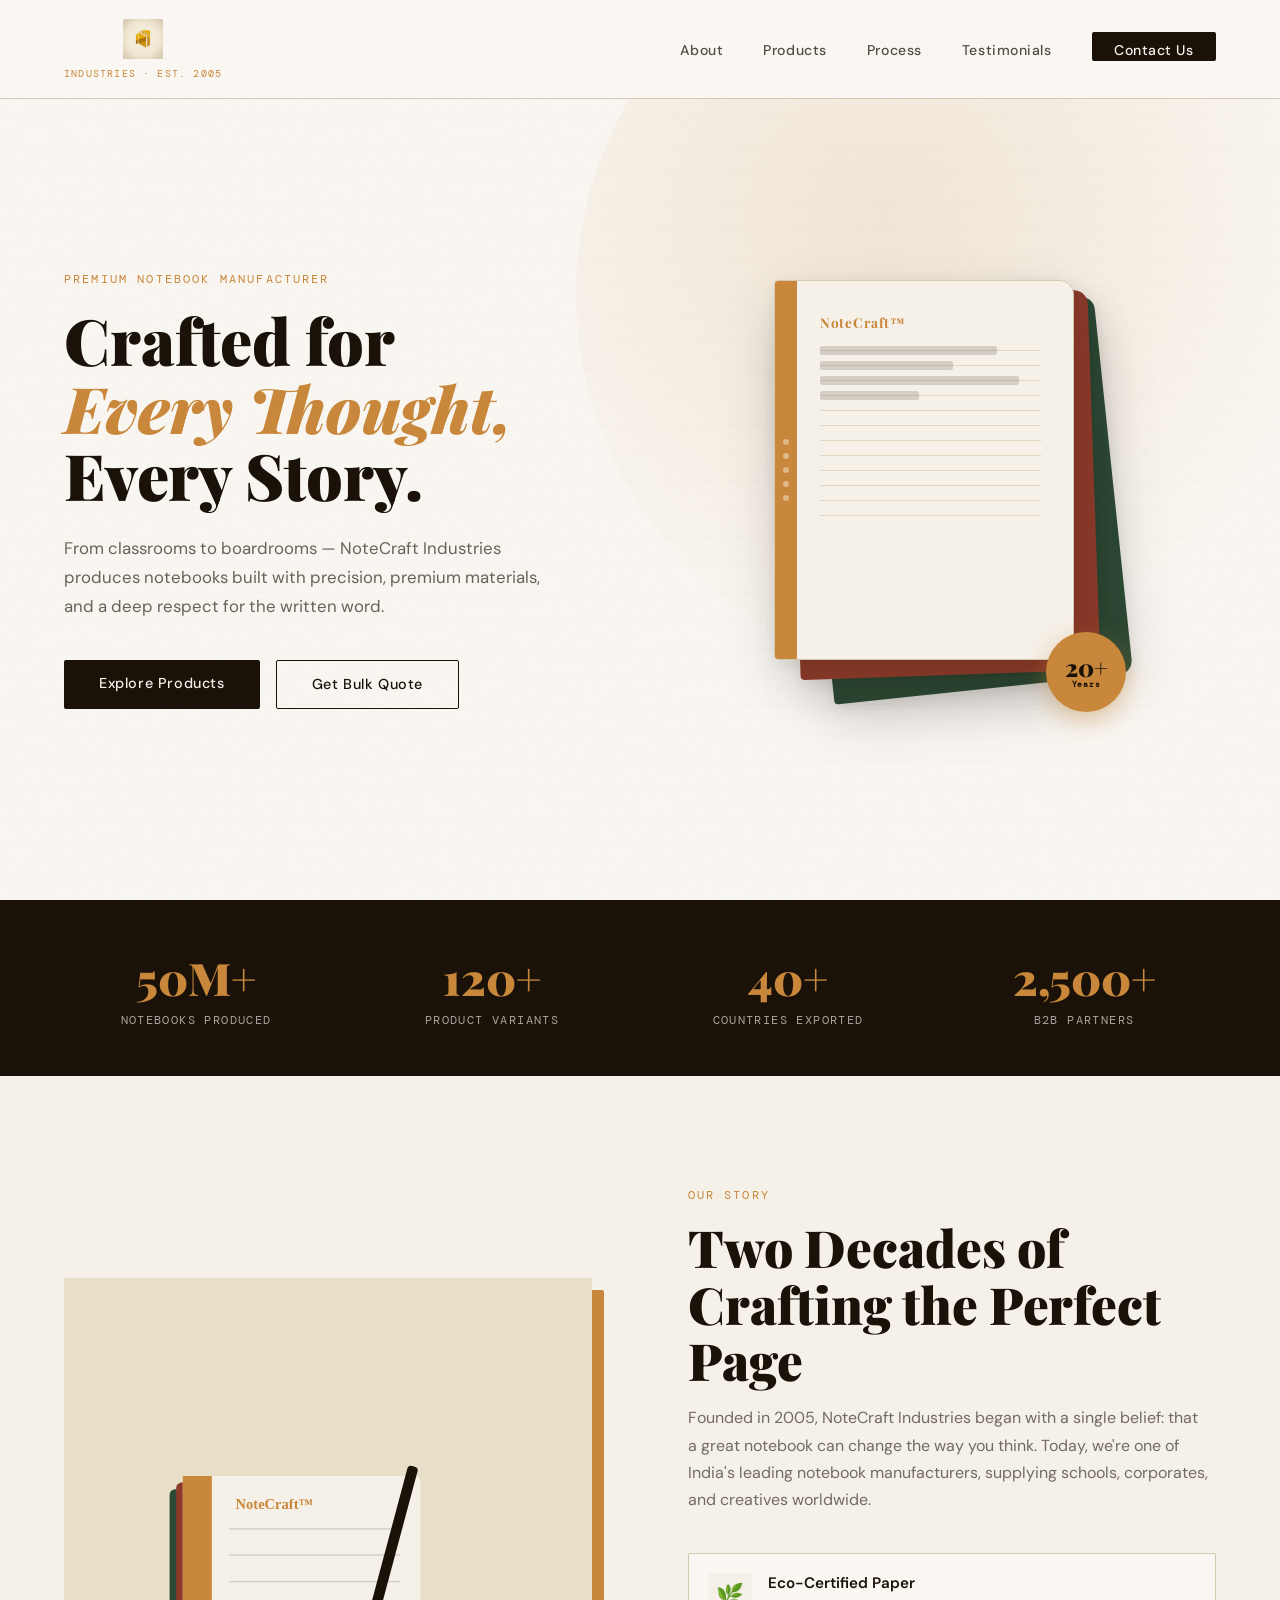
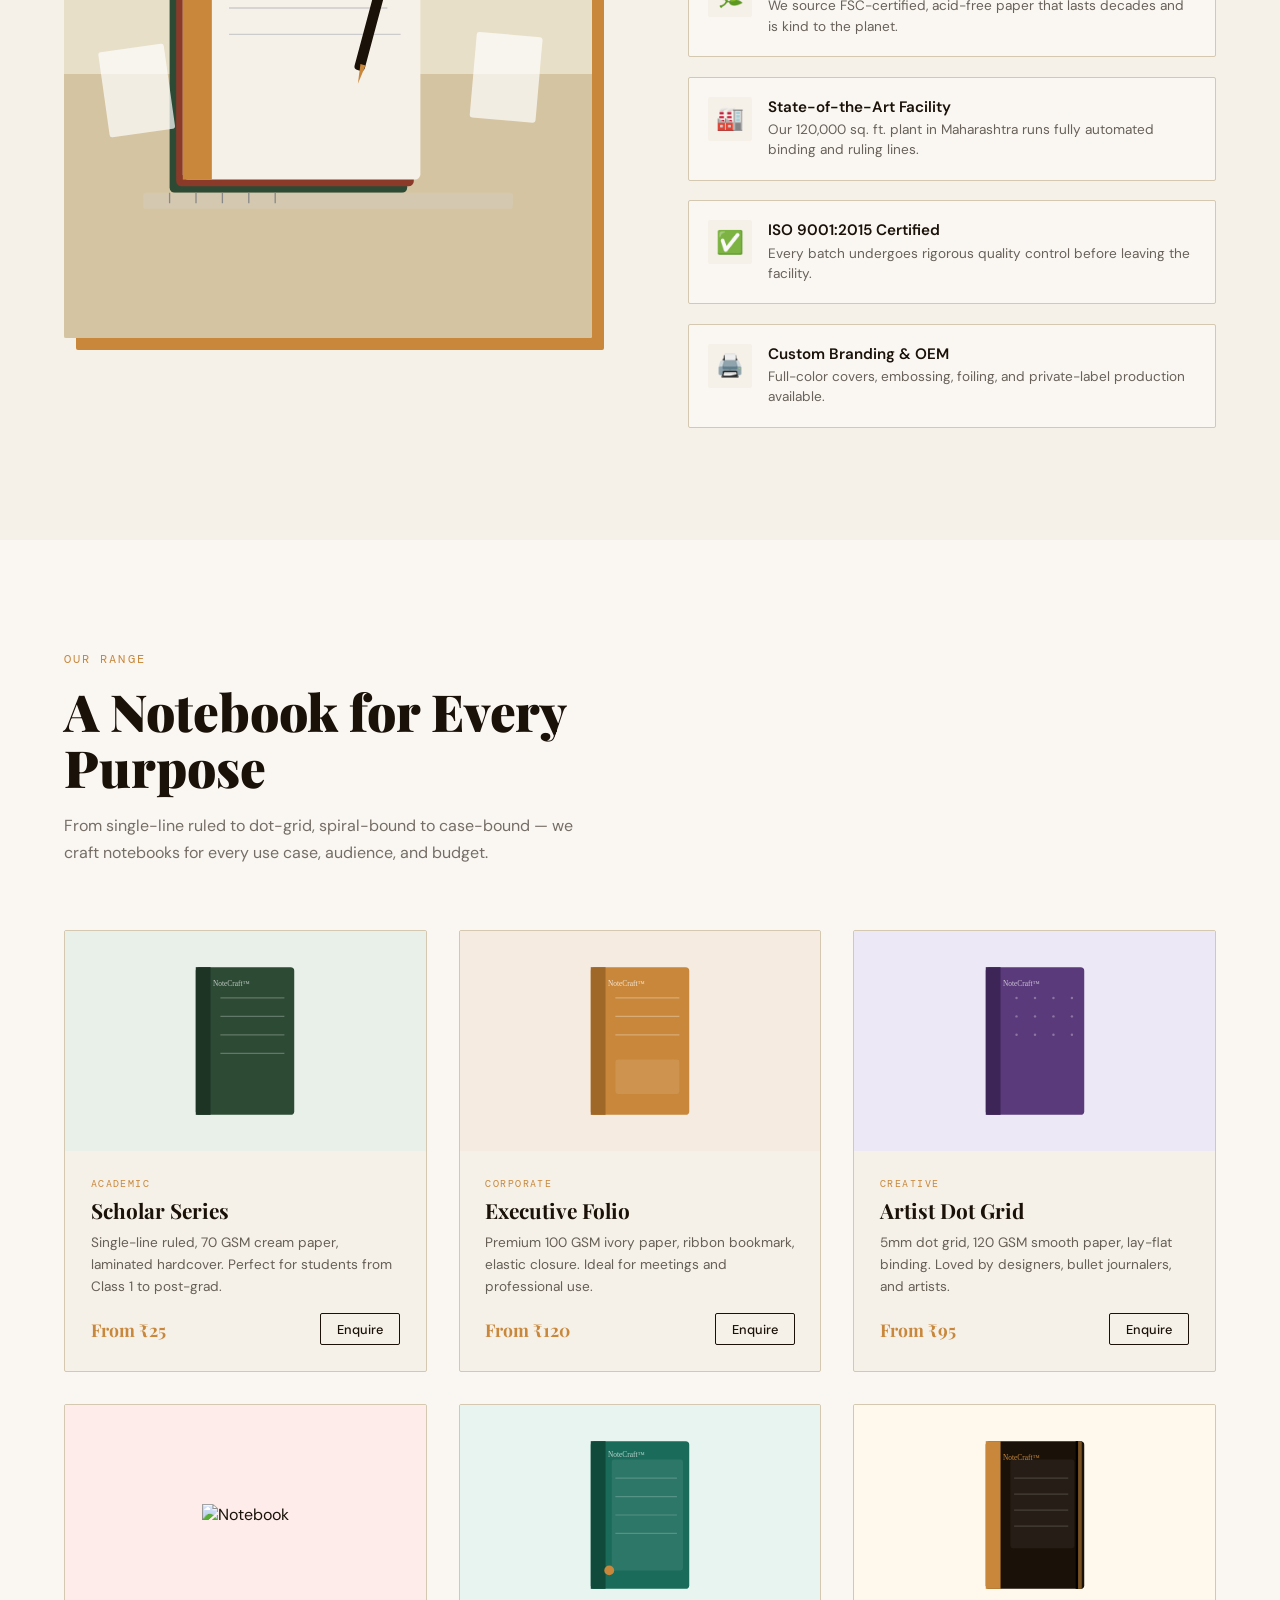
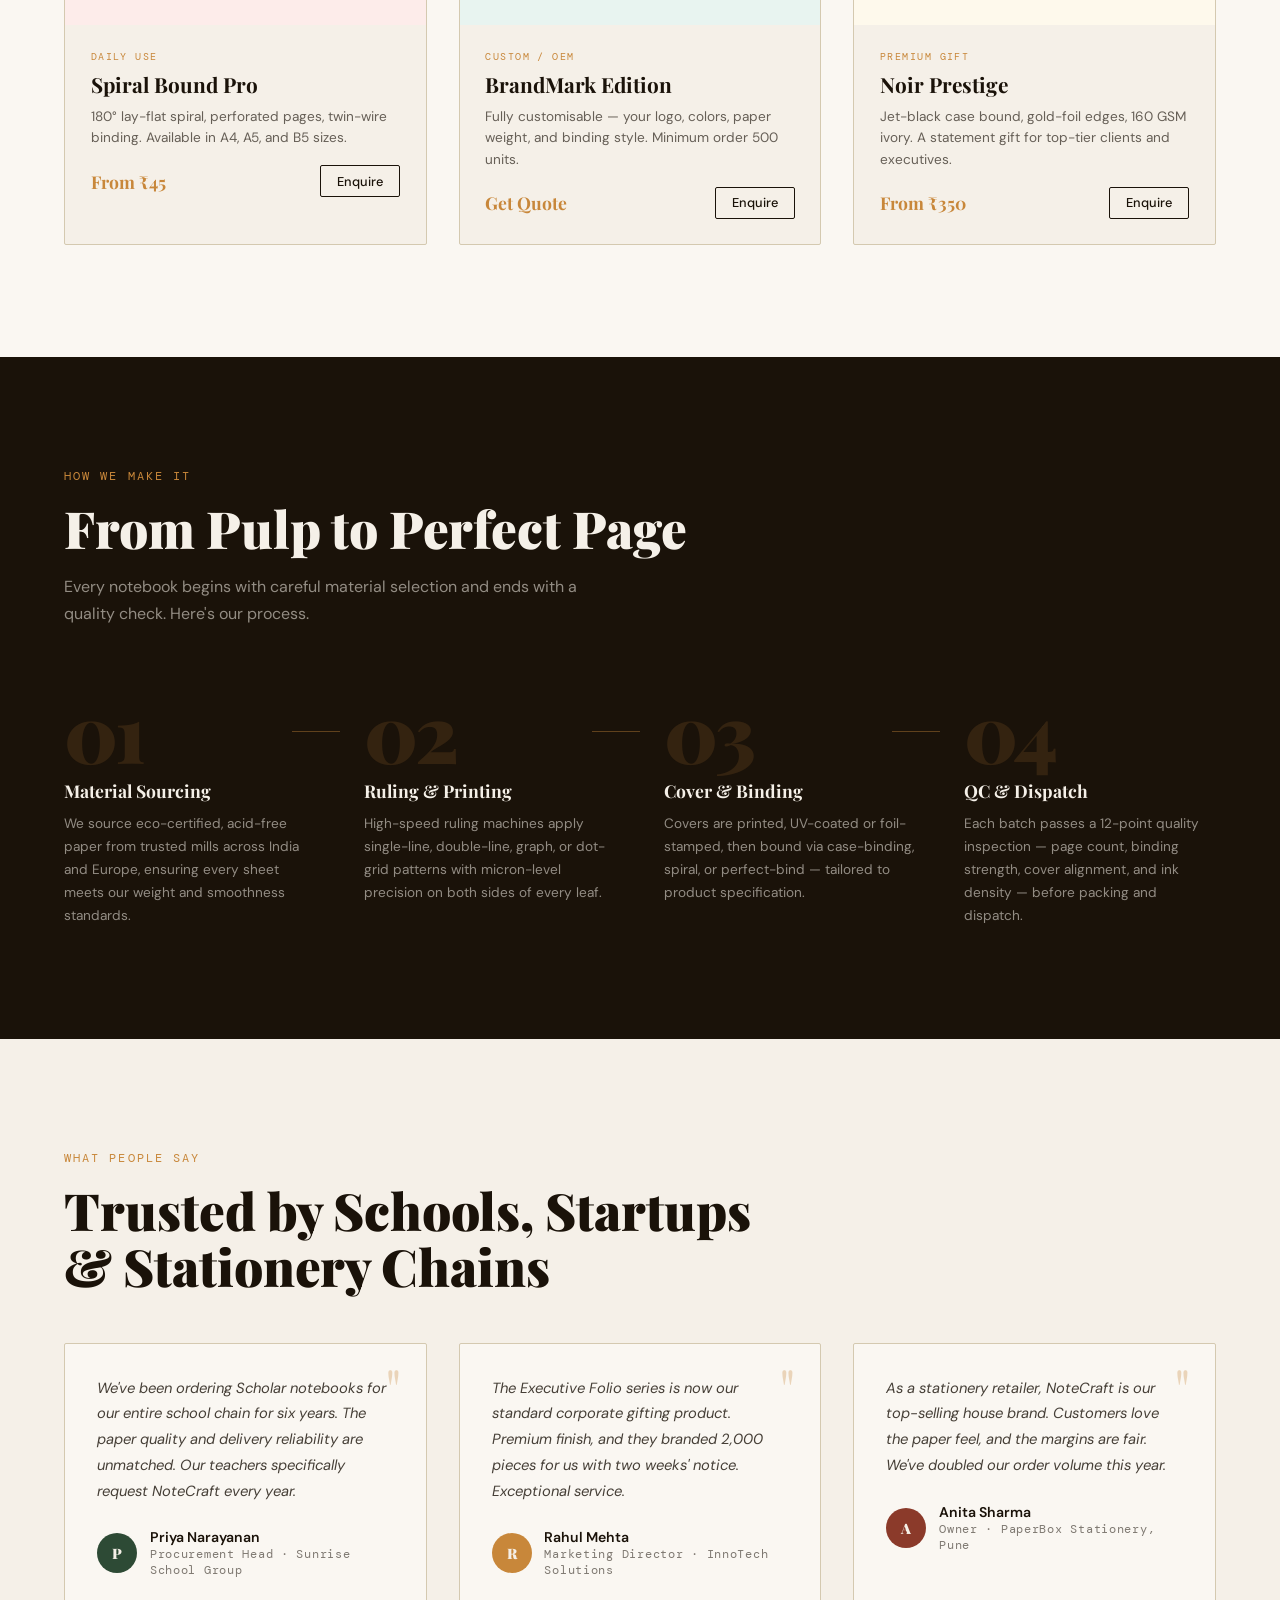
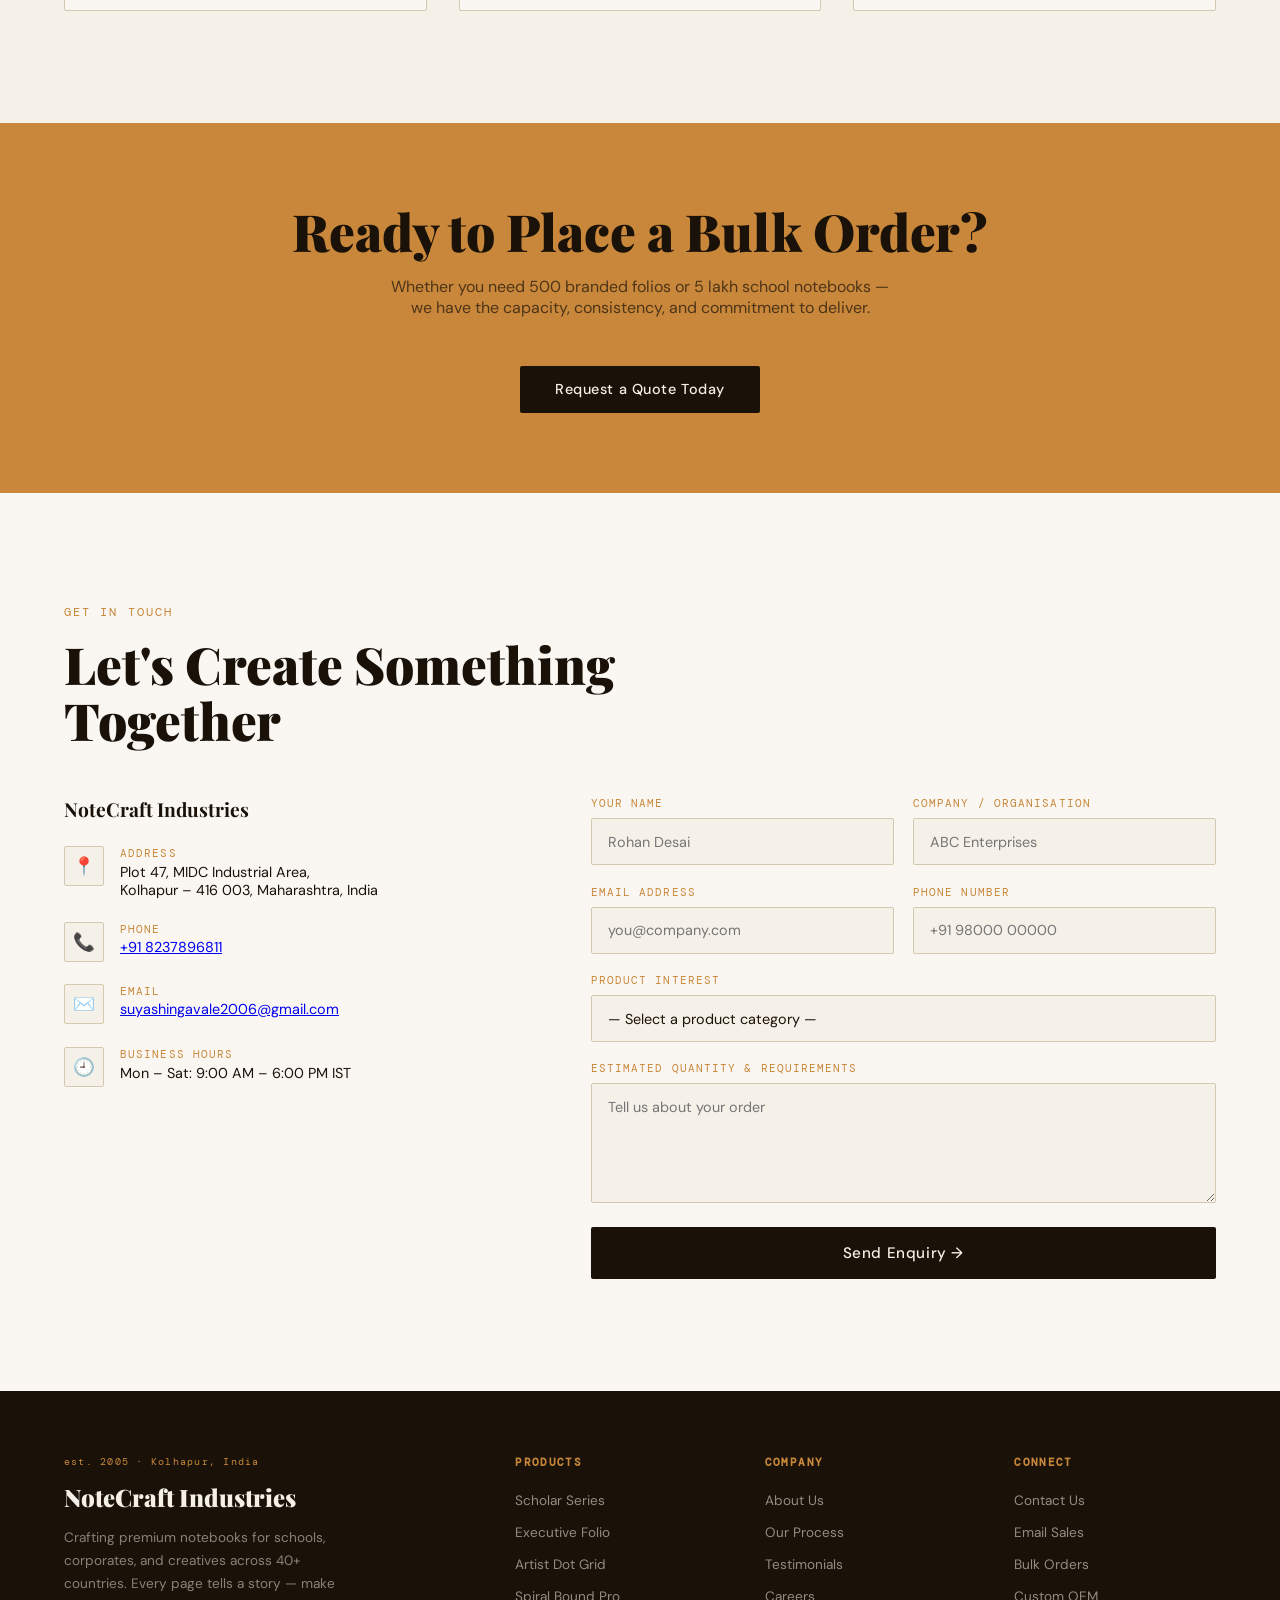
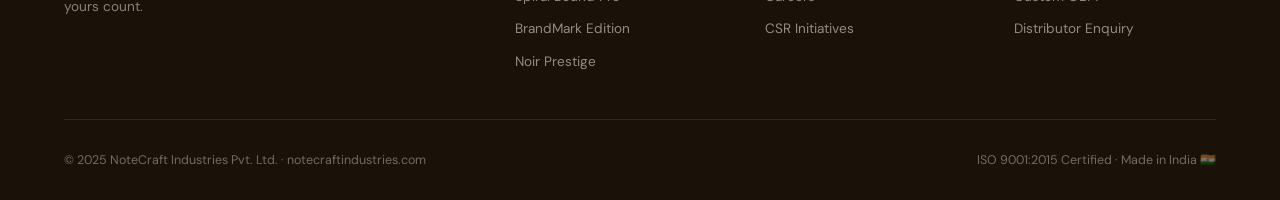
==== commit 7ecb0c53: "Added spiral bound notebook" ====
--- a/index.html
+++ b/index.html
@@ -813,20 +813,9 @@
       <!-- Product 4 -->
       <div class="product-card reveal">
         <div class="product-thumb" style="background:#fdecea;">
-          <svg viewBox="0 0 90 130" xmlns="http://www.w3.org/2000/svg">
-            <rect x="5" y="5" width="80" height="120" rx="3" fill="#8b3a2a"/>
-            <rect x="5" y="5" width="12" height="120" fill="#6a2a1a"/>
-            <!-- Spiral rings -->
-            <circle cx="17" cy="25" r="5" fill="none" stroke="silver" stroke-width="1.5"/>
-            <circle cx="17" cy="45" r="5" fill="none" stroke="silver" stroke-width="1.5"/>
-            <circle cx="17" cy="65" r="5" fill="none" stroke="silver" stroke-width="1.5"/>
-            <circle cx="17" cy="85" r="5" fill="none" stroke="silver" stroke-width="1.5"/>
-            <circle cx="17" cy="105" r="5" fill="none" stroke="silver" stroke-width="1.5"/>
-            <line x1="25" y1="30" x2="77" y2="30" stroke="rgba(255,255,255,.25)" stroke-width="1"/>
-            <line x1="25" y1="50" x2="77" y2="50" stroke="rgba(255,255,255,.25)" stroke-width="1"/>
-            <line x1="25" y1="70" x2="77" y2="70" stroke="rgba(255,255,255,.25)" stroke-width="1"/>
-            <text x="27" y="20" font-size="6" fill="rgba(255,255,255,.7)" font-family="Georgia">NoteCraft™</text>
-          </svg>
+         <div class="product-thumb">
+             <img src="spiral-bound-notebook.jpg" alt="Notebook" />
+         </div>
         </div>
         <div class="product-info">
           <div class="product-cat">Daily Use</div>
@@ -1215,7 +1204,17 @@
 Product: ${product}
 Message: ${message}`;
 
-  let url = "https://wa.me/" + yourNumber + "?text=" + encodeURIComponent(text);
+  let encodedText = encodeURIComponent(text);
+
+  let isMobile = /Android|iPhone|iPad|iPod/i.test(navigator.userAgent);
+
+  let url;
+
+  if (isMobile) {
+    url = "https://wa.me/" + yourNumber + "?text=" + encodedText;
+  } else {
+    url = "https://web.whatsapp.com/send?phone=" + yourNumber + "&text=" + encodedText;
+  }
 
   window.open(url, "_blank");
 }
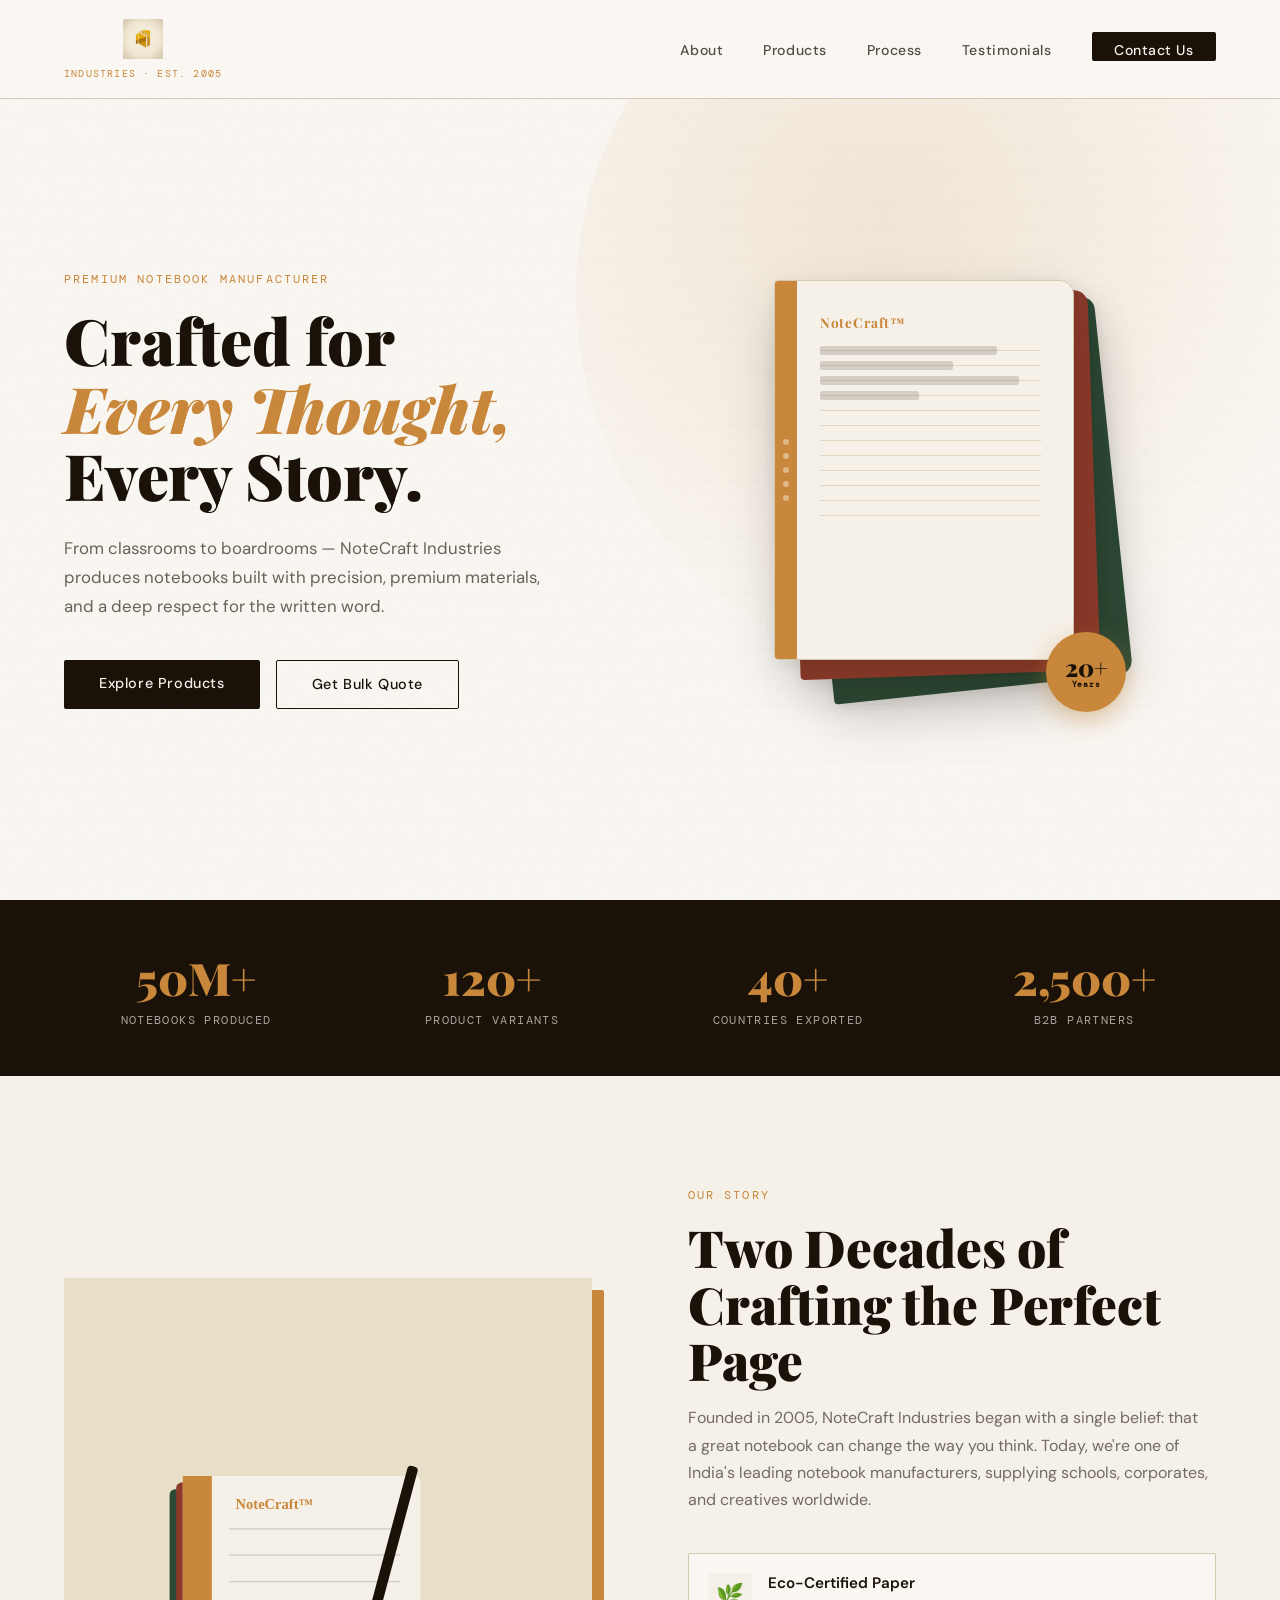
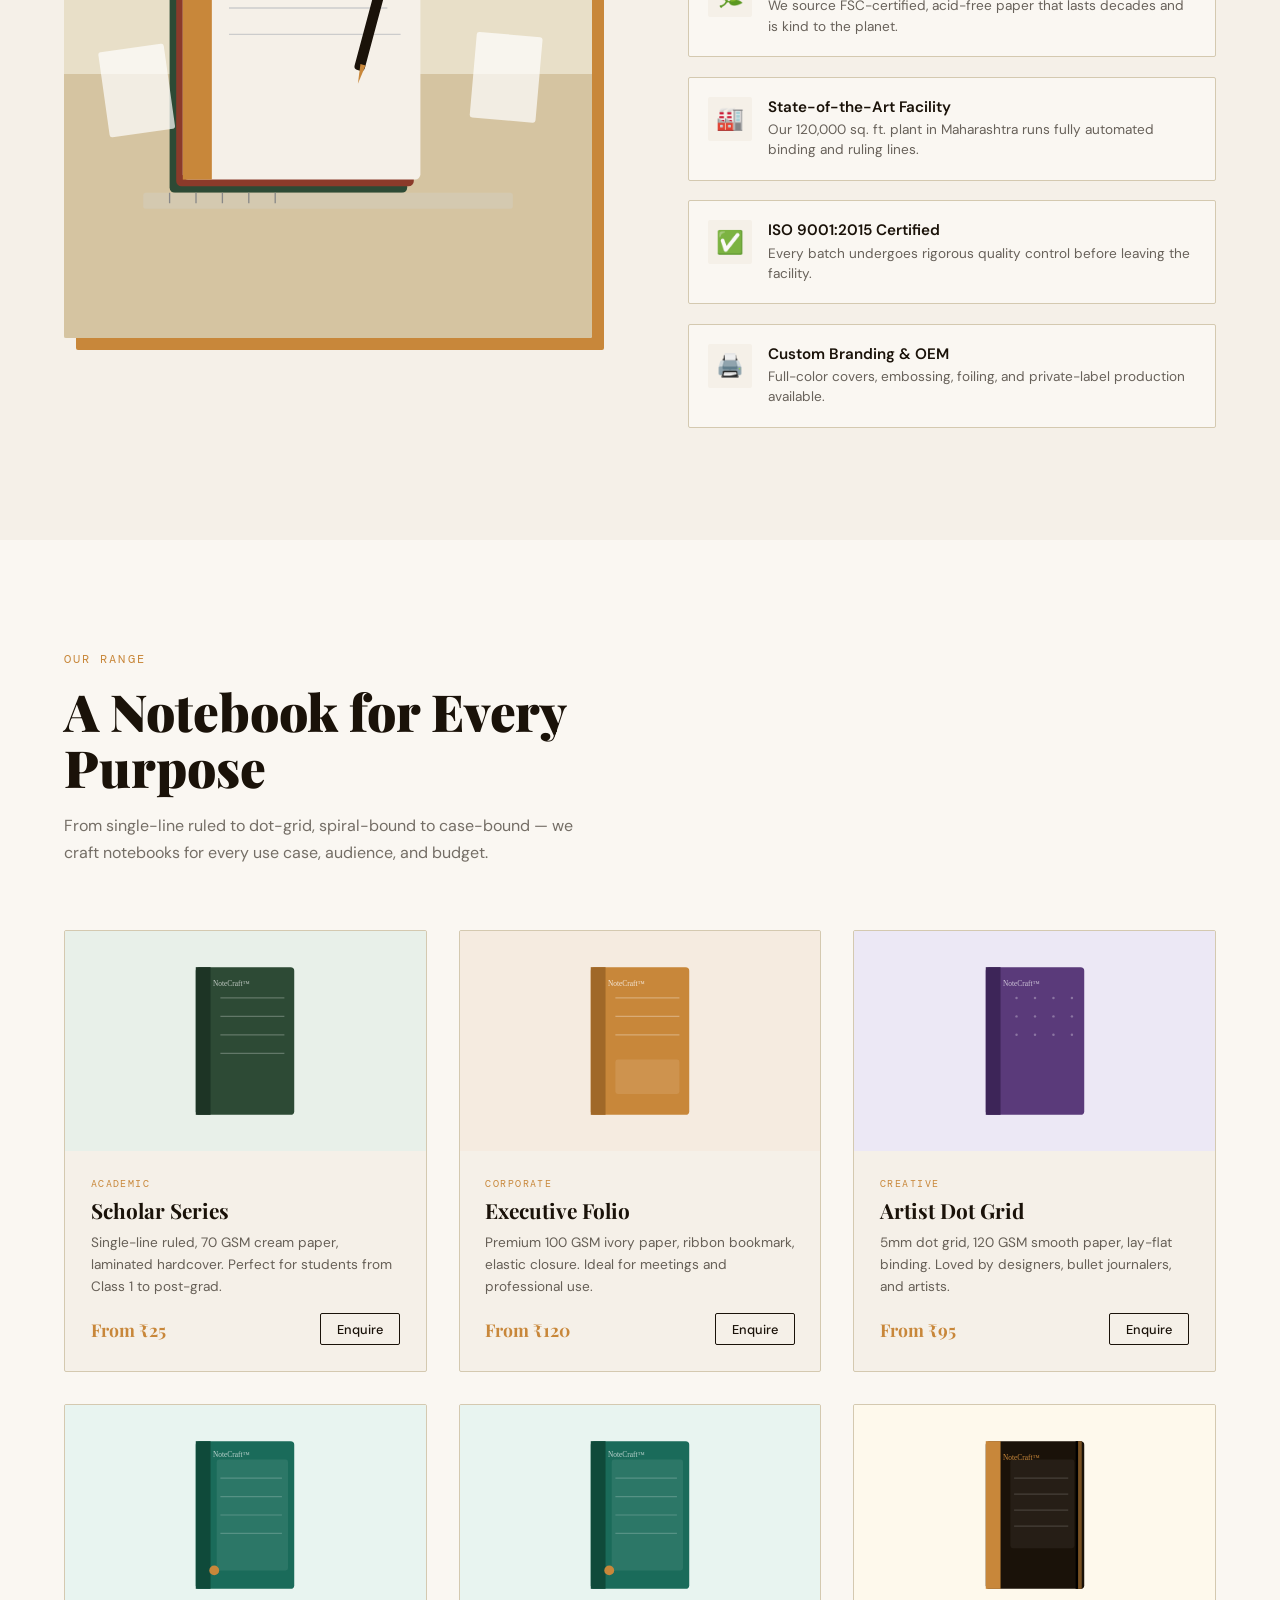
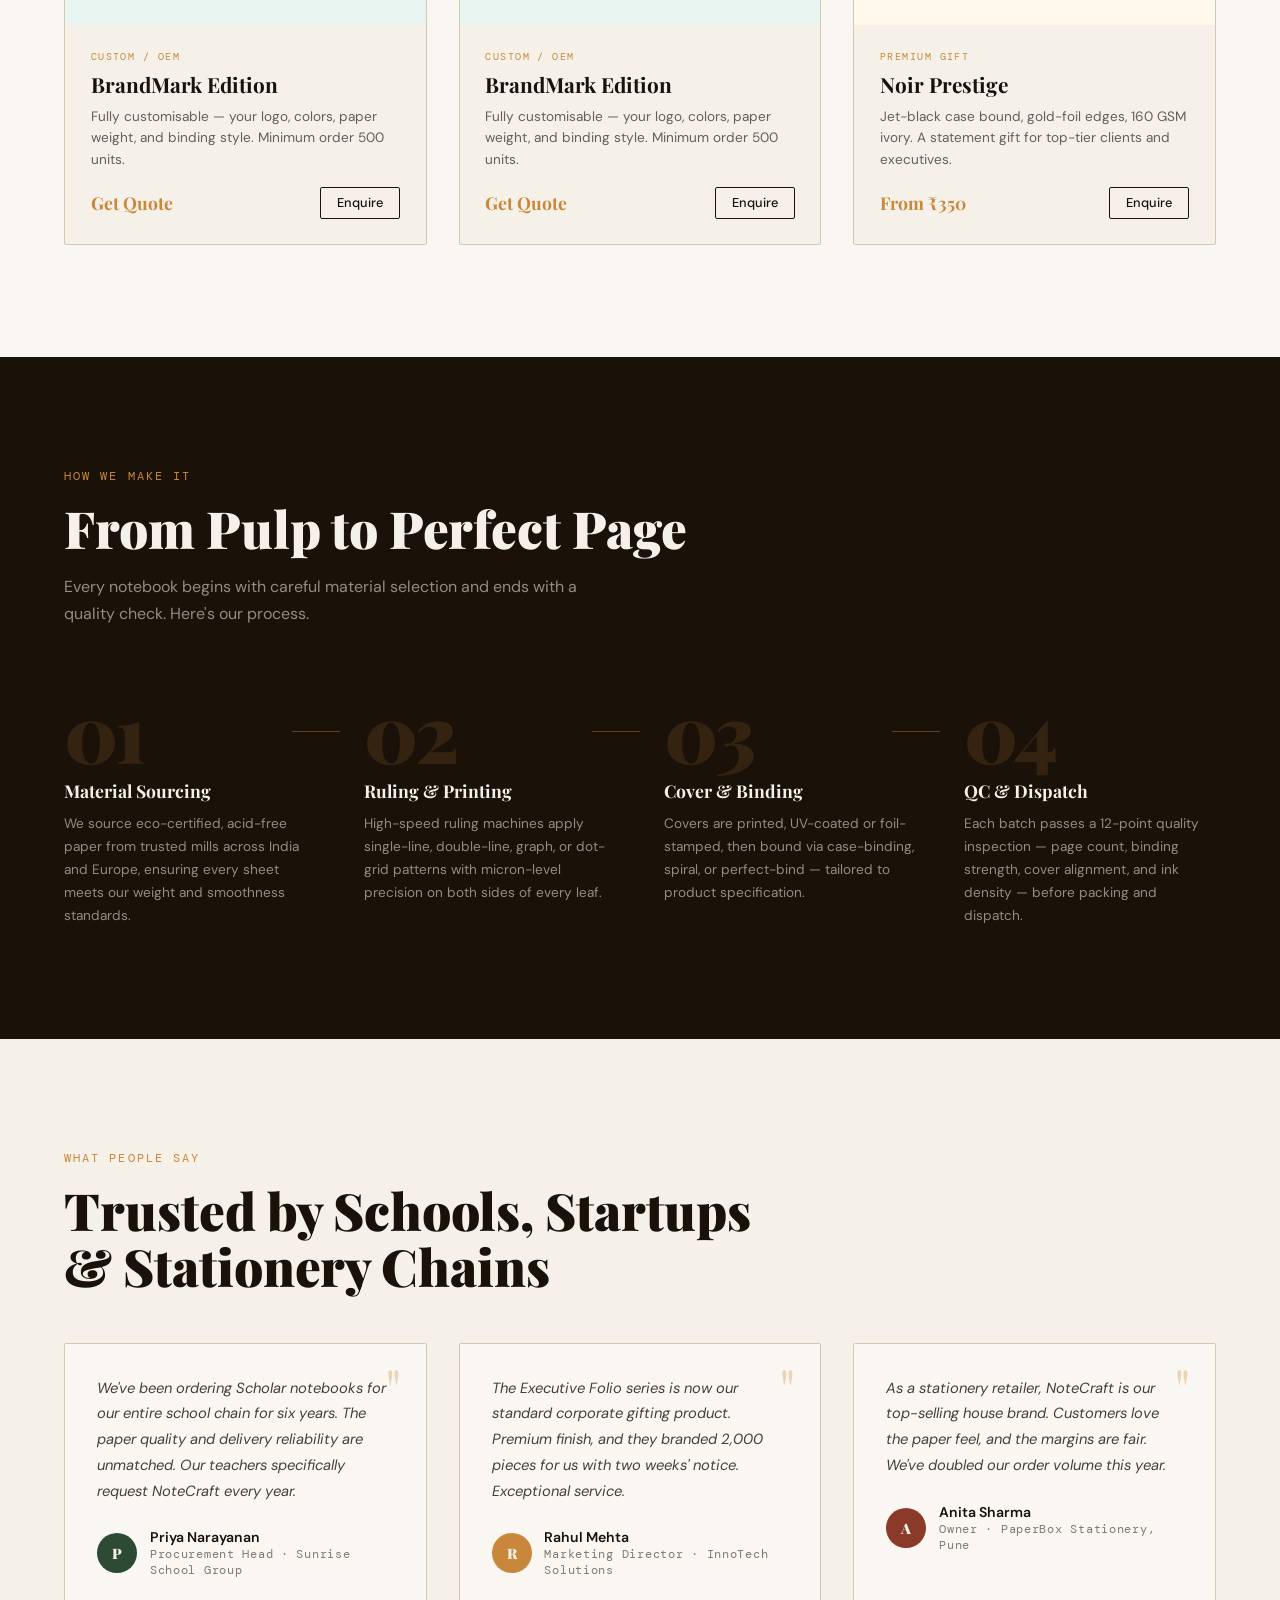
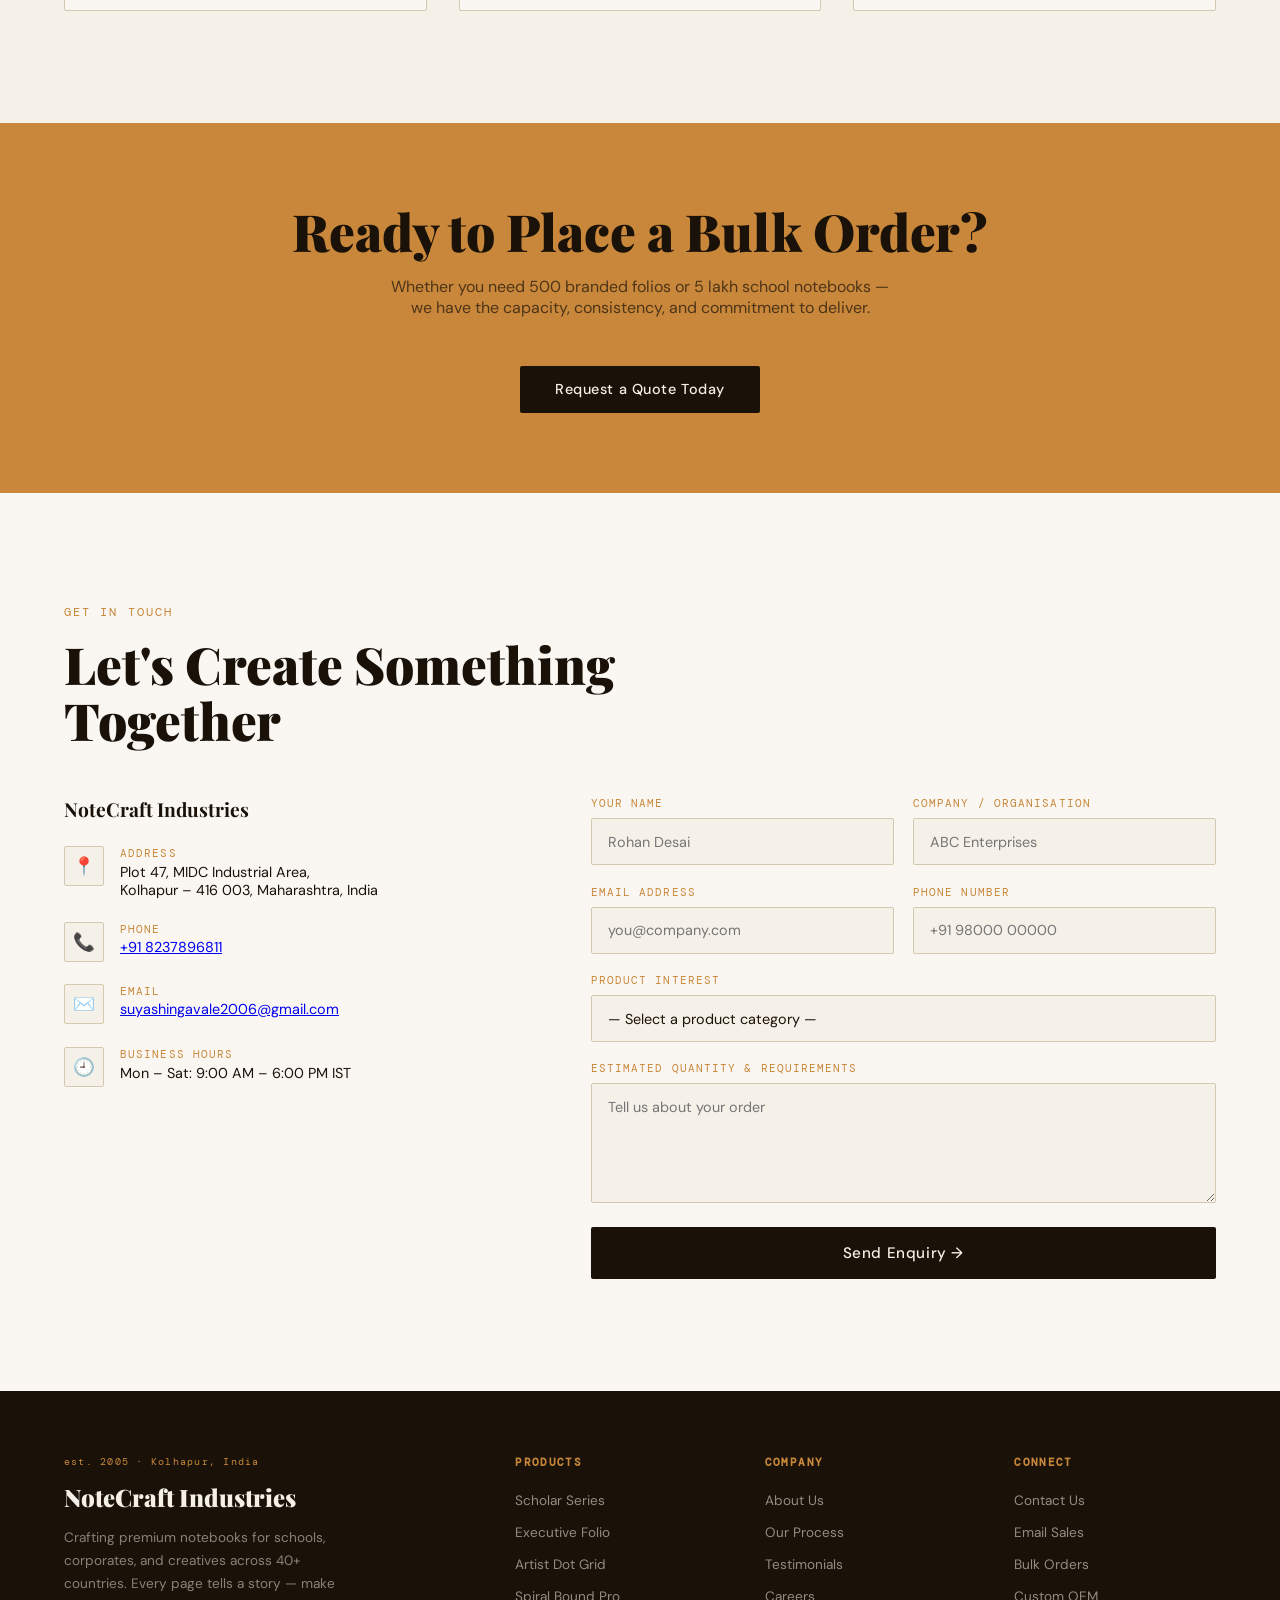
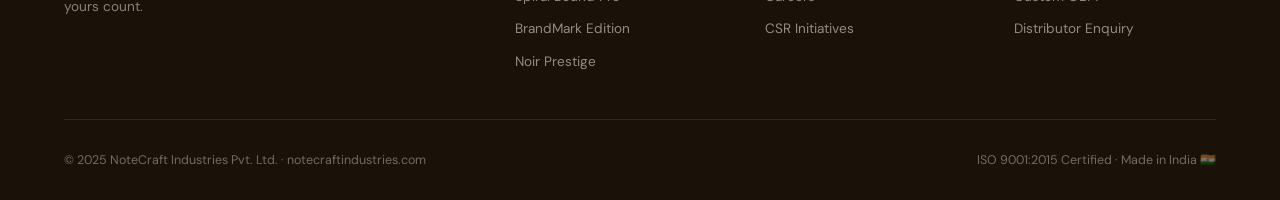
==== commit 6f29e5c9: "Added new changes" ====
--- a/index.html
+++ b/index.html
@@ -811,18 +811,26 @@
       </div>
 
       <!-- Product 4 -->
-      <div class="product-card reveal">
-        <div class="product-thumb" style="background:#fdecea;">
-         <div class="product-thumb">
-             <img src="spiral-bound-notebook.jpg" alt="Notebook" />
-         </div>
+       <div class="product-card reveal">
+        <div class="product-thumb" style="background:#e8f4f0;">
+          <svg viewBox="0 0 90 130" xmlns="http://www.w3.org/2000/svg">
+            <rect x="5" y="5" width="80" height="120" rx="3" fill="#1a6b5a"/>
+            <rect x="5" y="5" width="12" height="120" fill="#0f4a3a"/>
+            <rect x="22" y="20" width="58" height="90" rx="2" fill="rgba(255,255,255,.08)"/>
+            <line x1="25" y1="35" x2="75" y2="35" stroke="rgba(255,255,255,.2)" stroke-width="1"/>
+            <line x1="25" y1="50" x2="75" y2="50" stroke="rgba(255,255,255,.2)" stroke-width="1"/>
+            <line x1="25" y1="65" x2="75" y2="65" stroke="rgba(255,255,255,.2)" stroke-width="1"/>
+            <line x1="25" y1="80" x2="75" y2="80" stroke="rgba(255,255,255,.2)" stroke-width="1"/>
+            <circle cx="20" cy="110" r="4" fill="#c8873a"/>
+            <text x="19" y="18" font-size="6" fill="rgba(255,255,255,.7)" font-family="Georgia">NoteCraft™</text>
+          </svg>
         </div>
         <div class="product-info">
-          <div class="product-cat">Daily Use</div>
-          <div class="product-name">Spiral Bound Pro</div>
-          <div class="product-desc">180° lay-flat spiral, perforated pages, twin-wire binding. Available in A4, A5, and B5 sizes.</div>
+          <div class="product-cat">Custom / OEM</div>
+          <div class="product-name">BrandMark Edition</div>
+          <div class="product-desc">Fully customisable — your logo, colors, paper weight, and binding style. Minimum order 500 units.</div>
           <div class="product-footer">
-            <span class="product-price">From ₹45</span>
+            <span class="product-price">Get Quote</span>
             <button class="product-btn">Enquire</button>
           </div>
         </div>
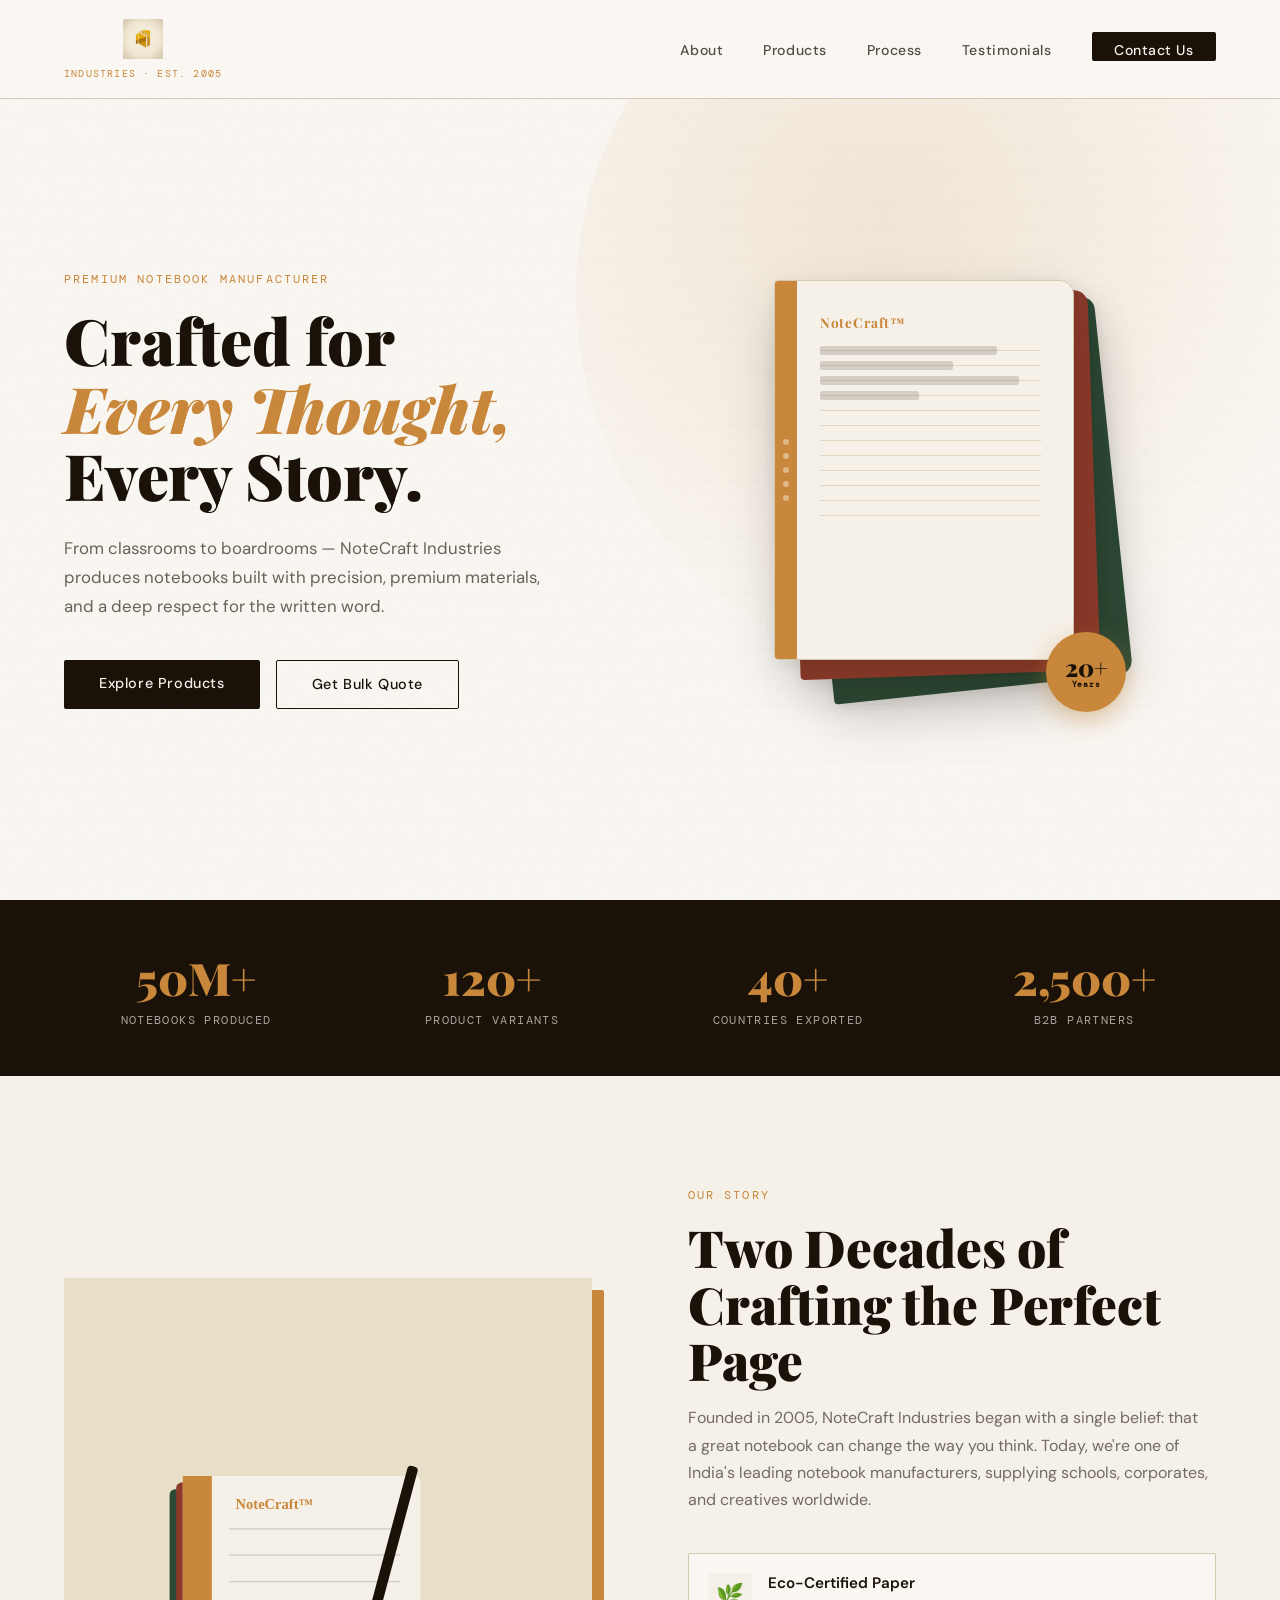
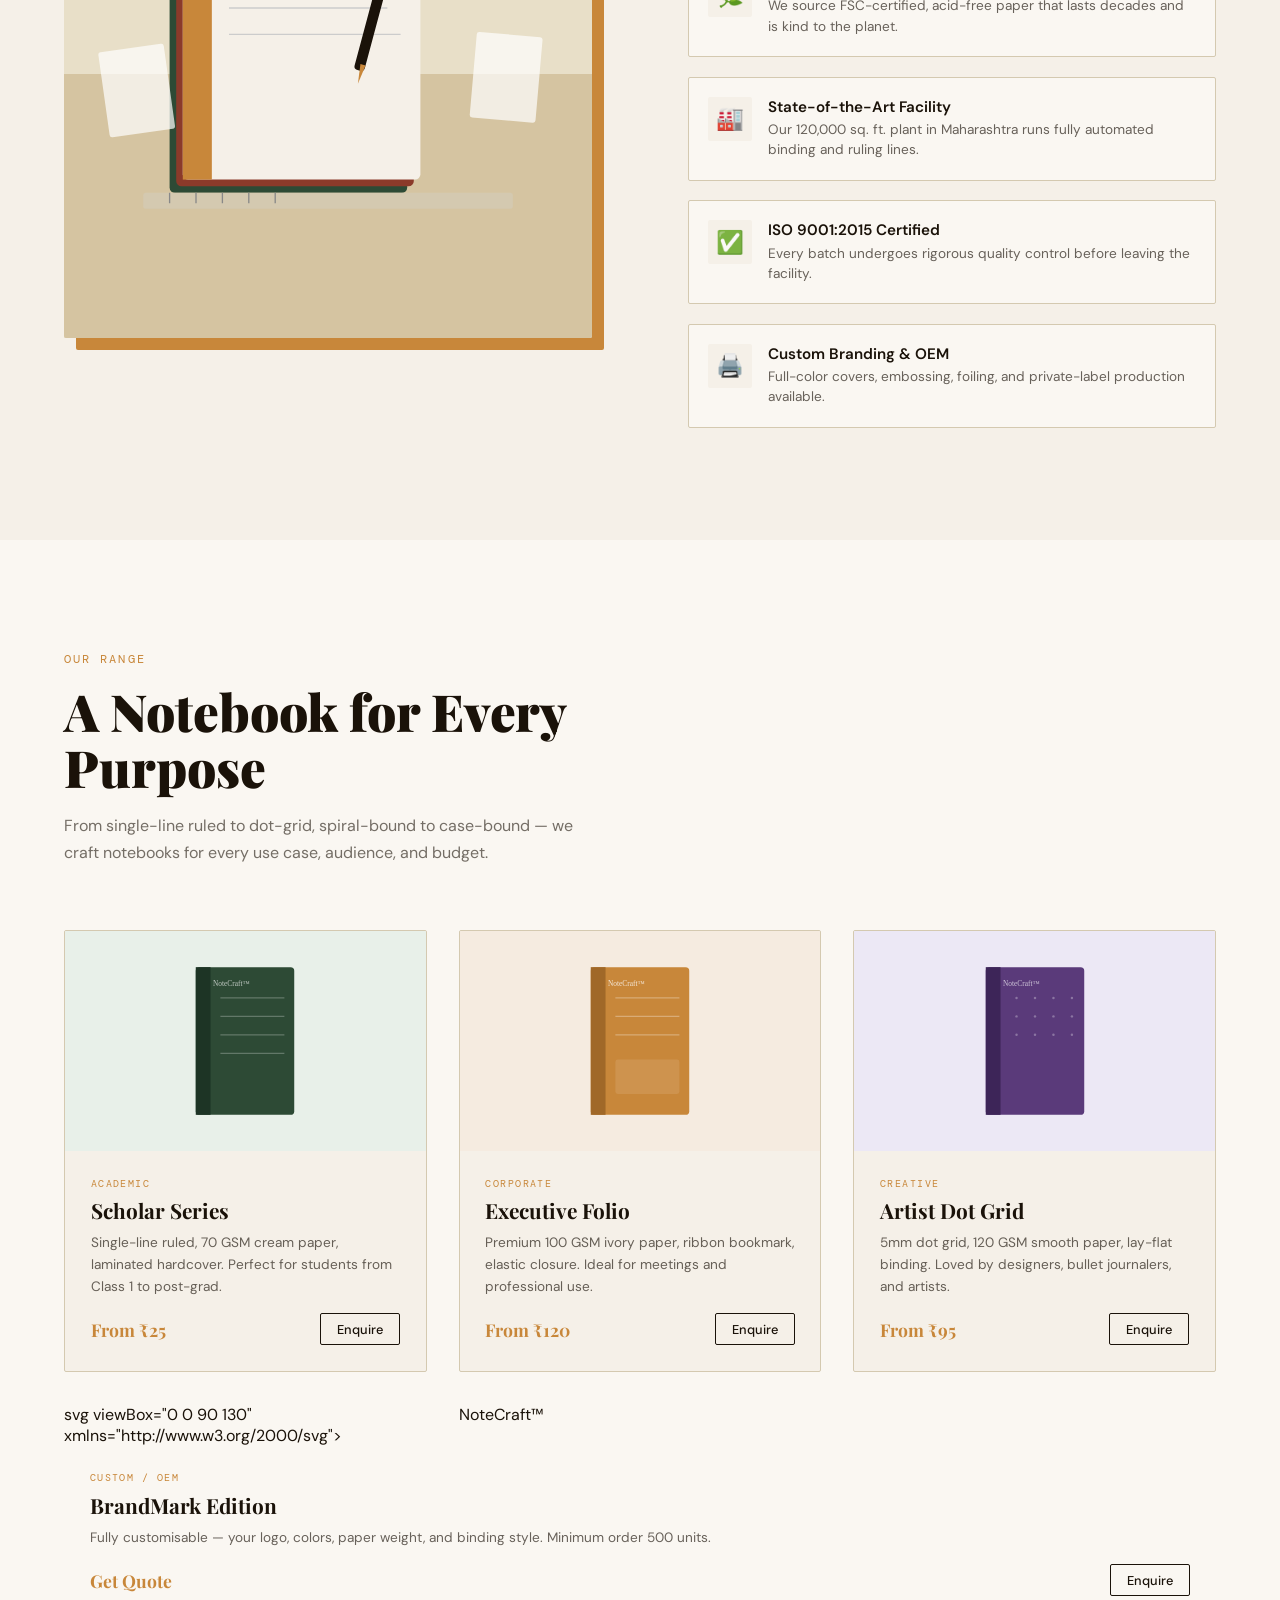
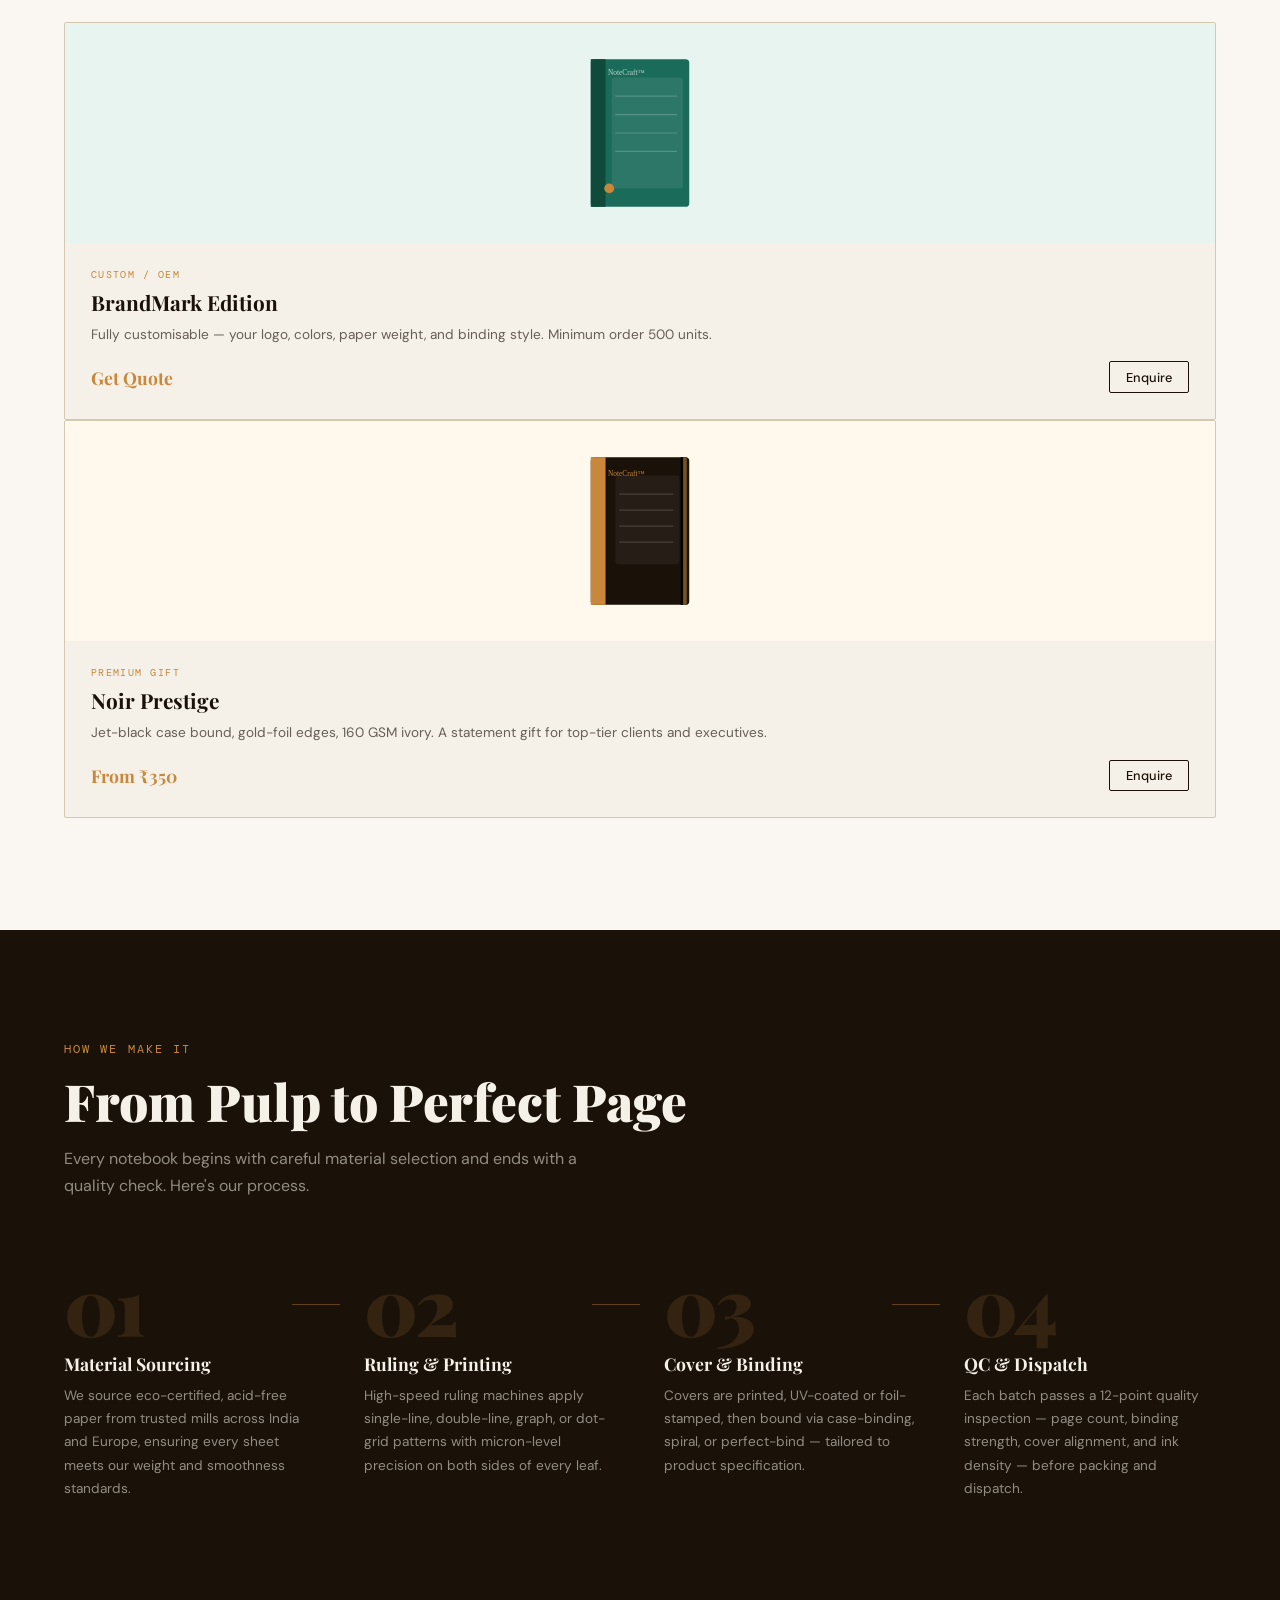
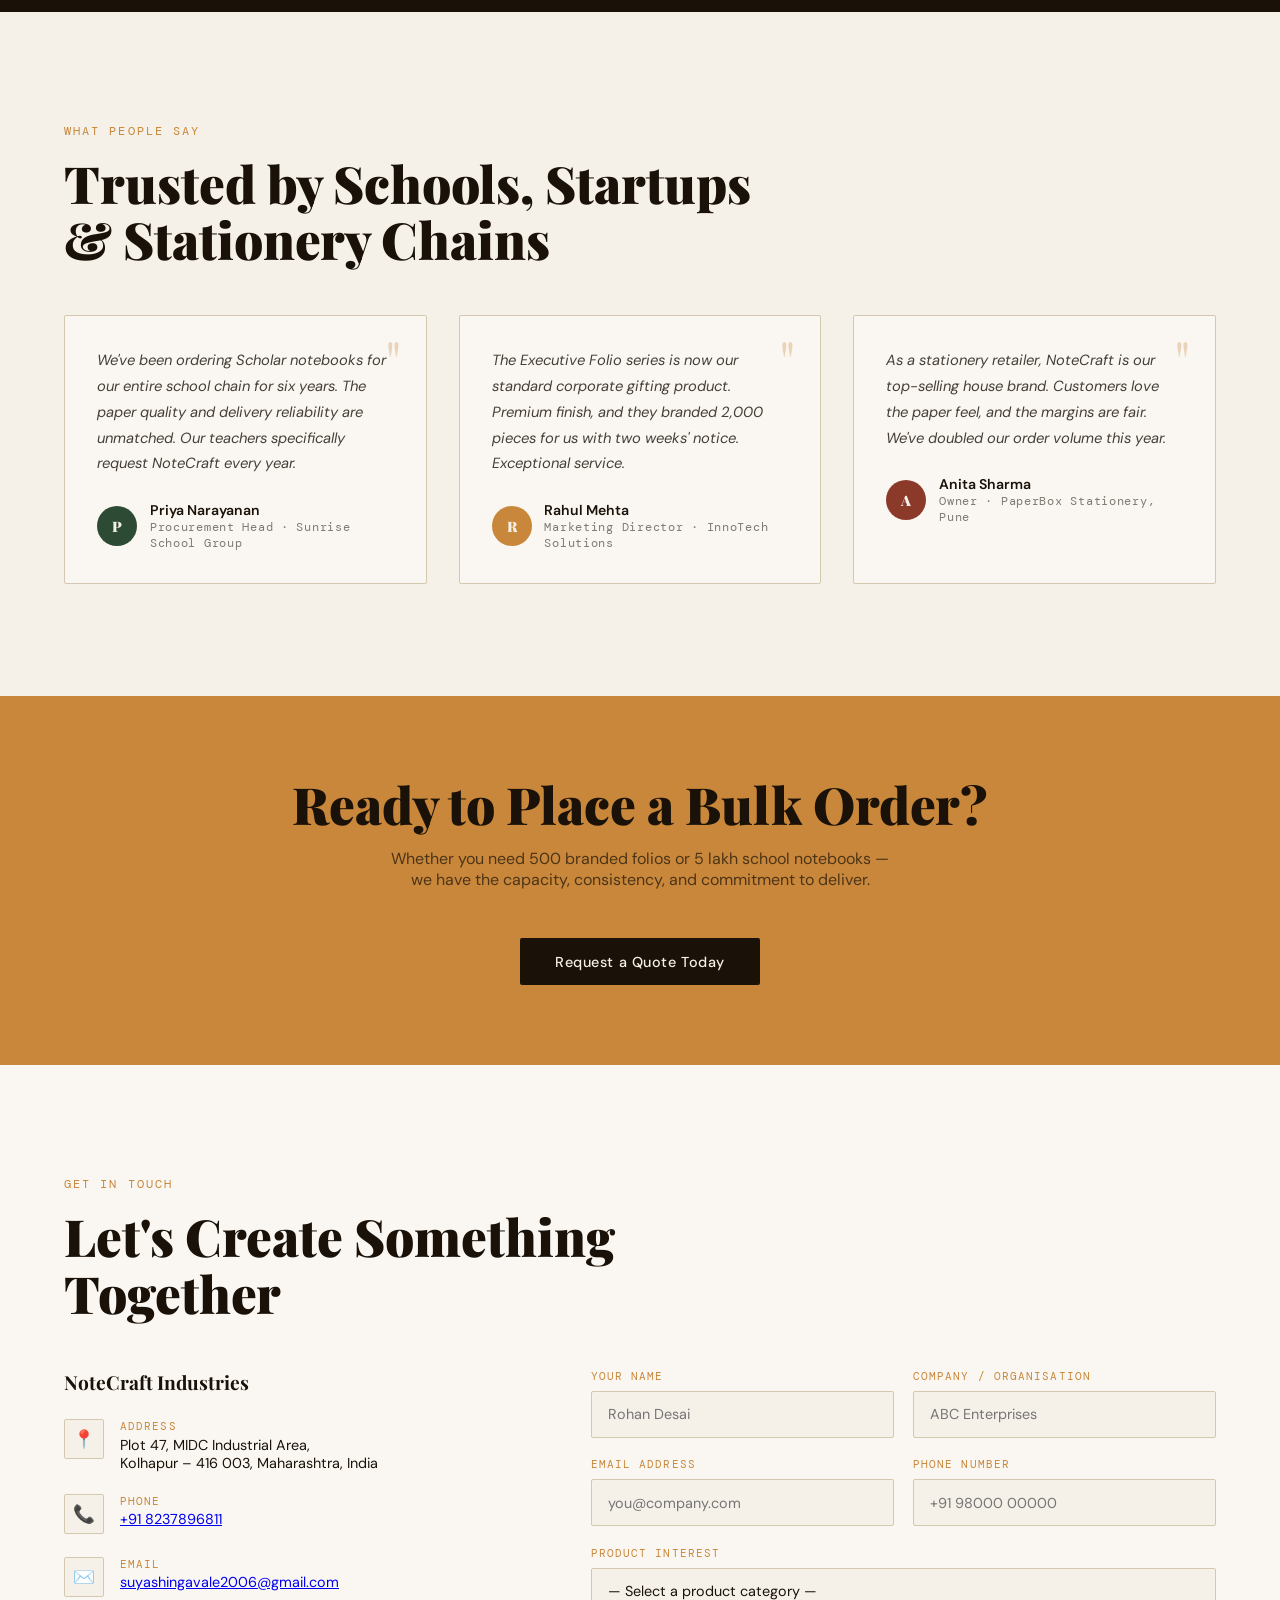
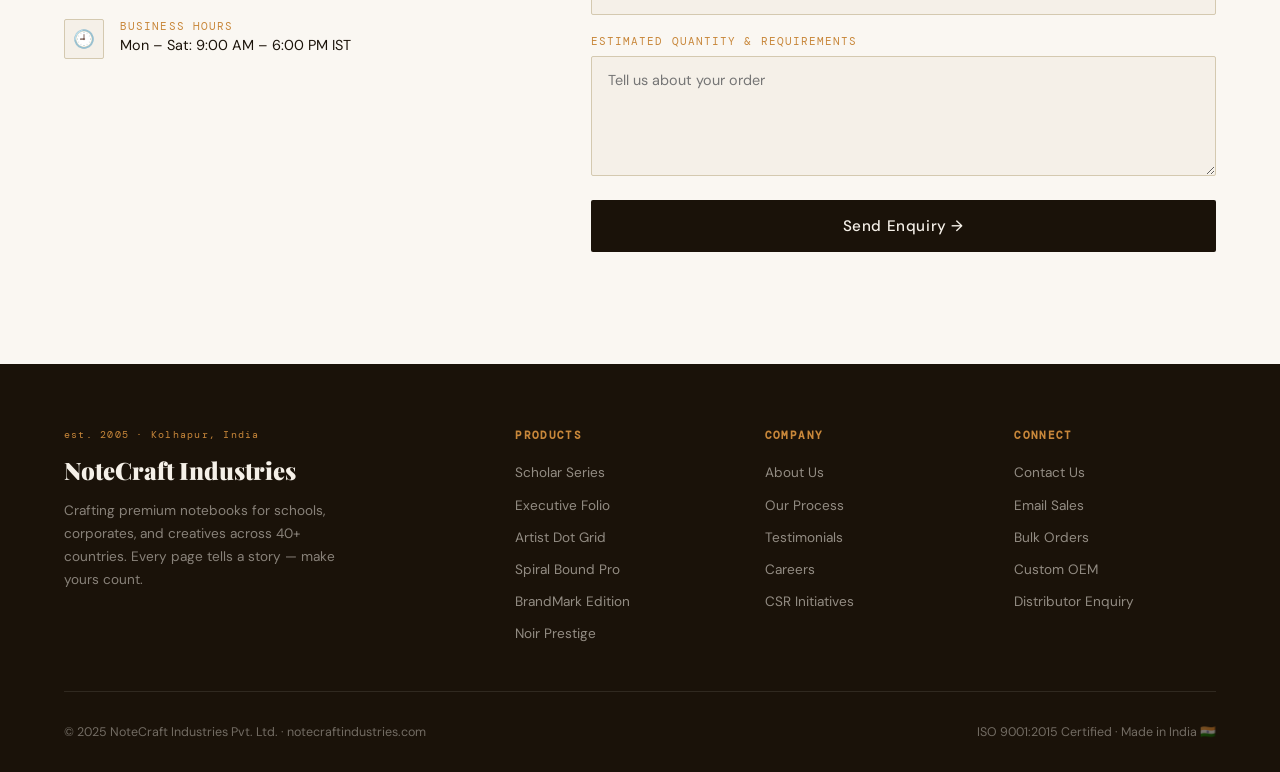
==== commit f2b6ba7f: "added new changes 4" ====
--- a/index.html
+++ b/index.html
@@ -811,9 +811,7 @@
       </div>
 
       <!-- Product 4 -->
-       <div class="product-card reveal">
-        <div class="product-thumb" style="background:#e8f4f0;">
-          <svg viewBox="0 0 90 130" xmlns="http://www.w3.org/2000/svg">
+       svg viewBox="0 0 90 130" xmlns="http://www.w3.org/2000/svg">
             <rect x="5" y="5" width="80" height="120" rx="3" fill="#1a6b5a"/>
             <rect x="5" y="5" width="12" height="120" fill="#0f4a3a"/>
             <rect x="22" y="20" width="58" height="90" rx="2" fill="rgba(255,255,255,.08)"/>
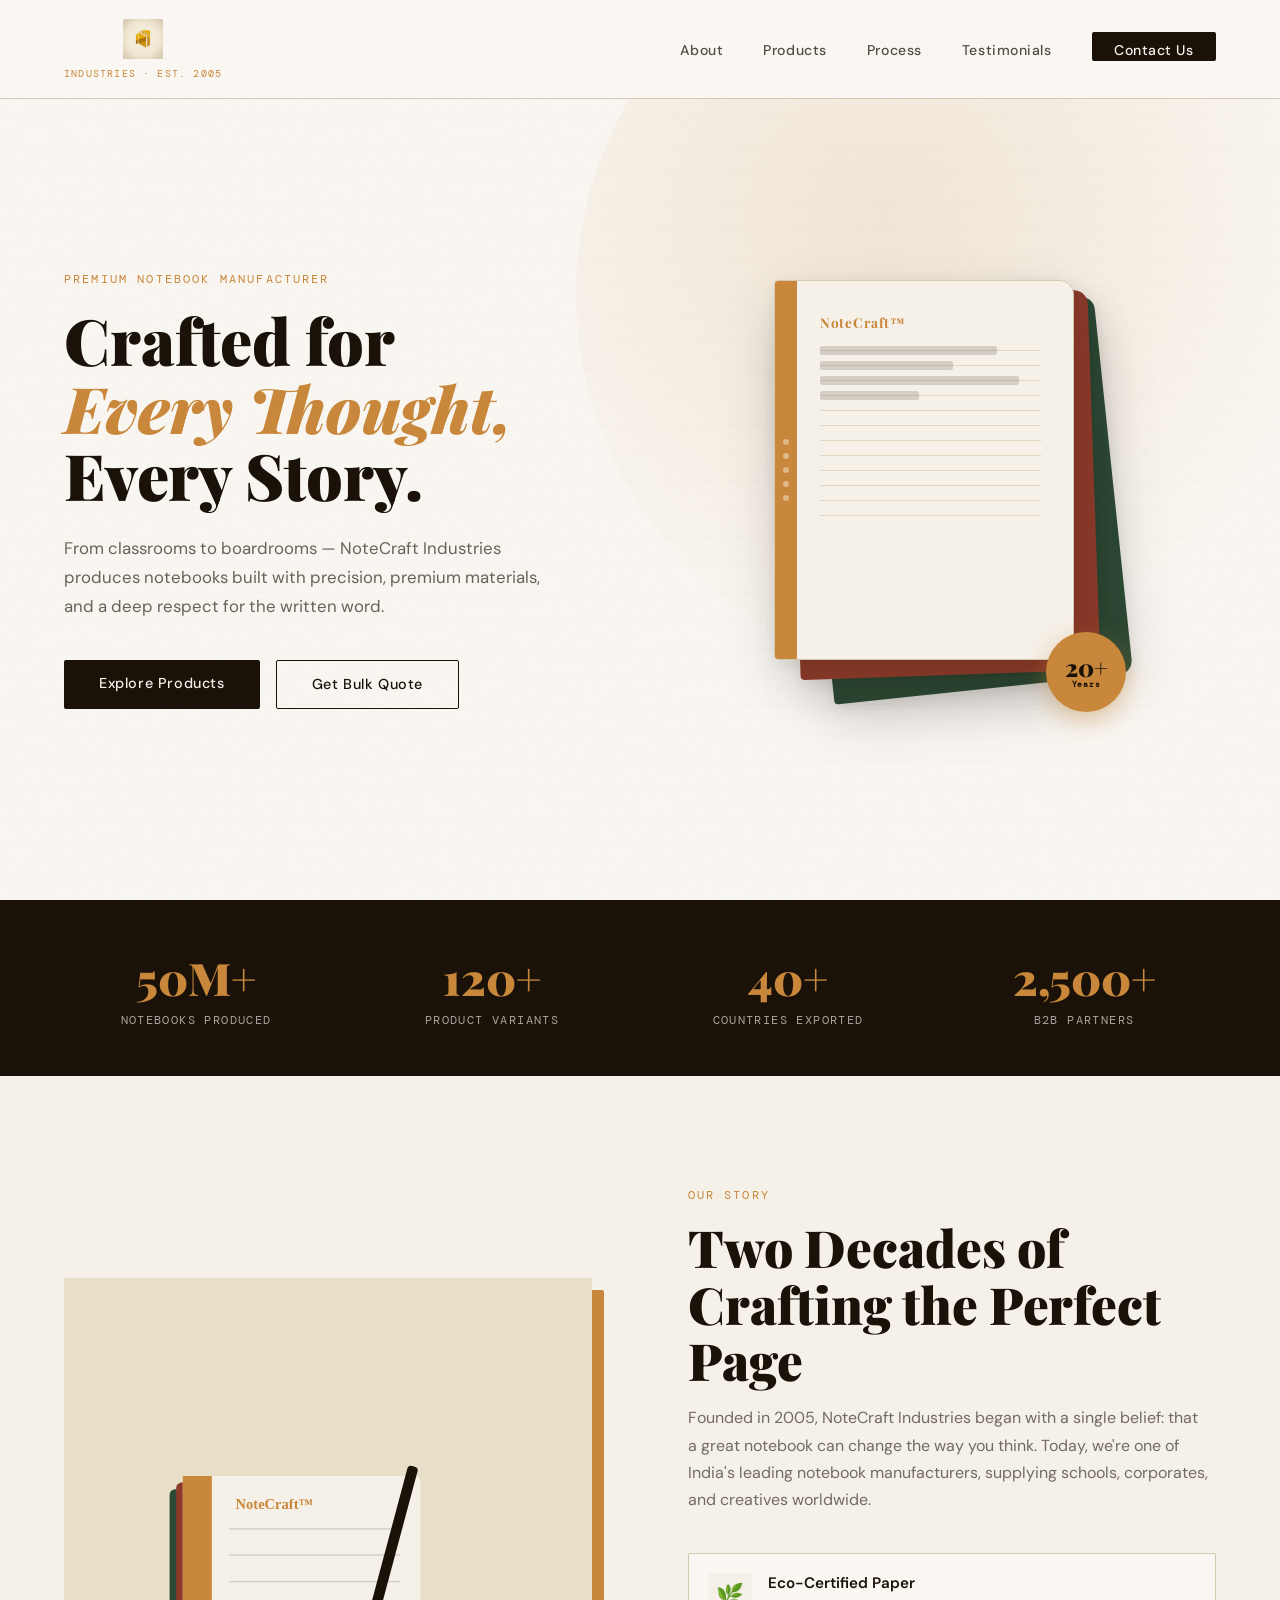
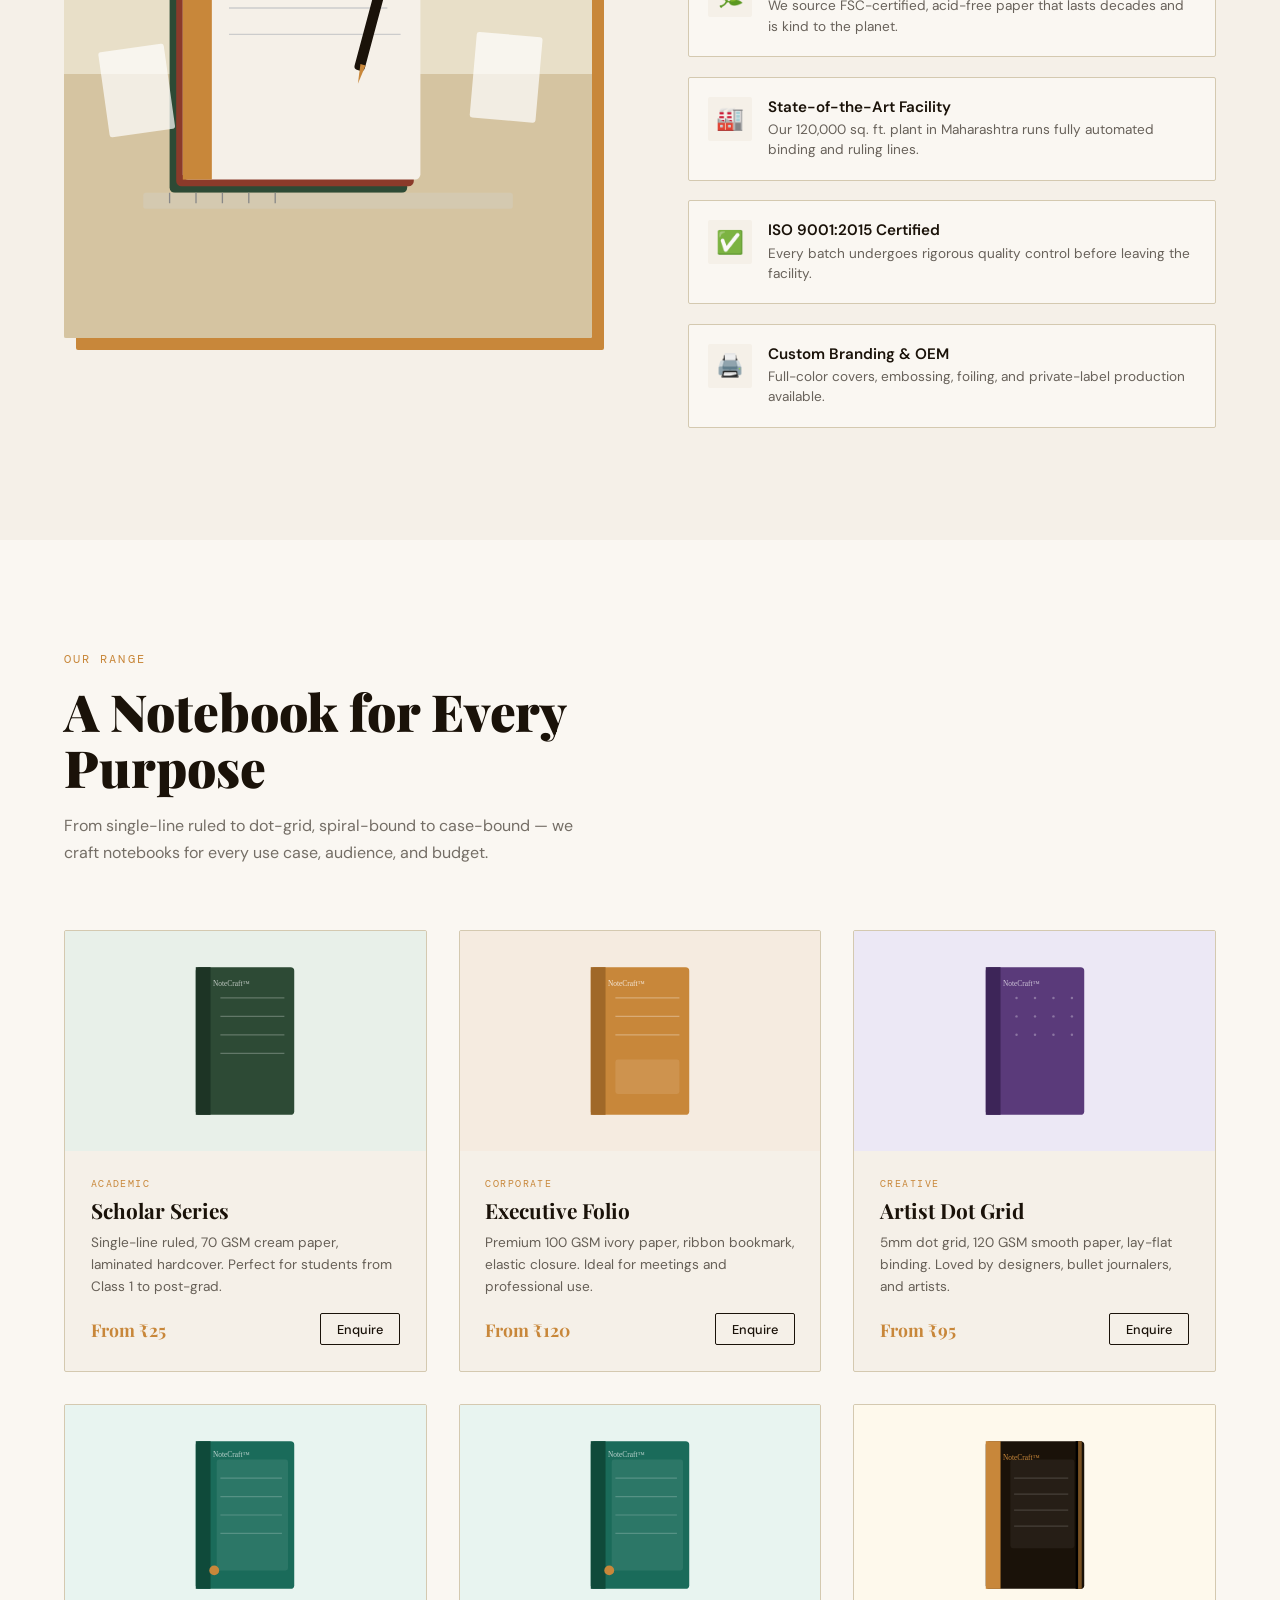
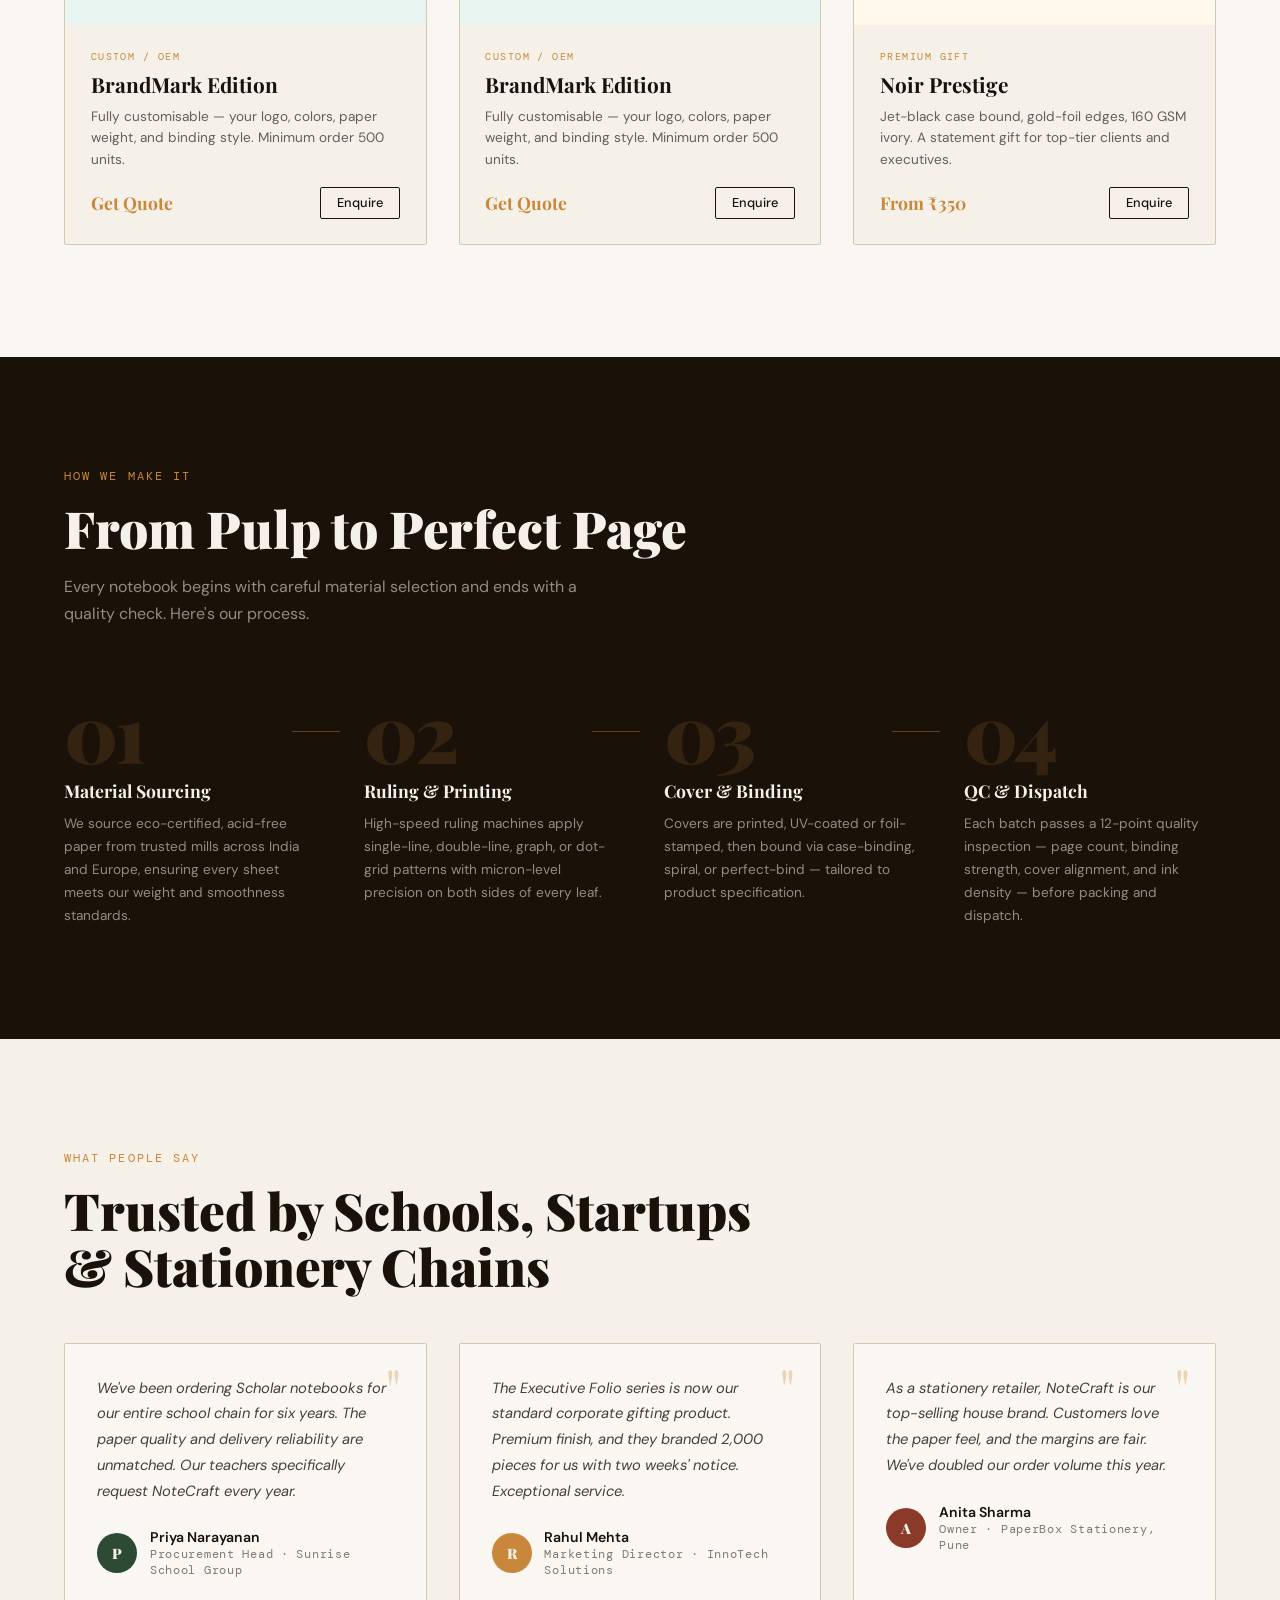
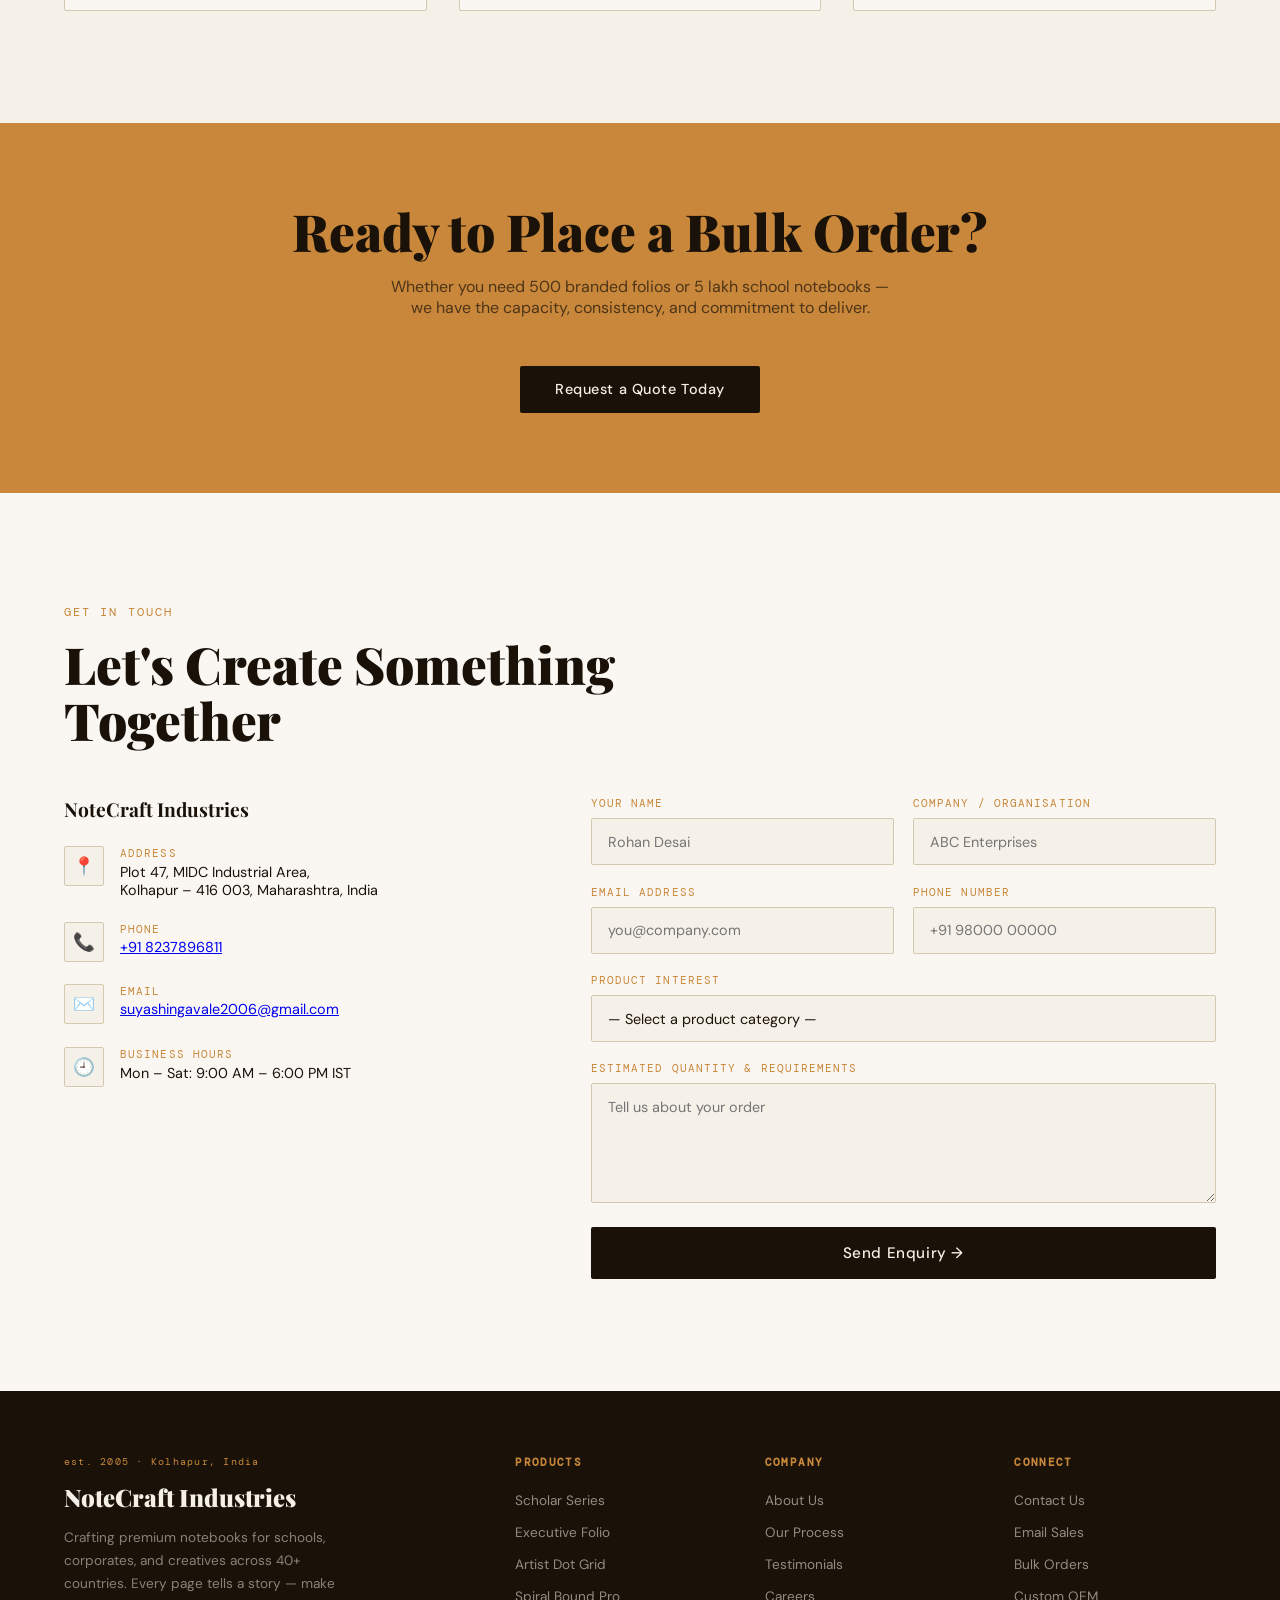
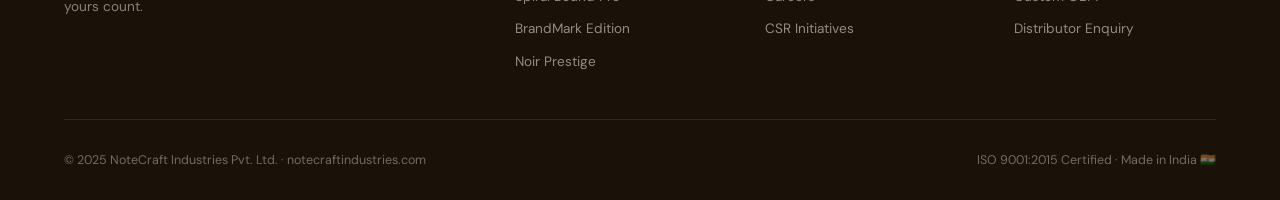
==== commit 2423ed96: "added new changes 5" ====
--- a/index.html
+++ b/index.html
@@ -811,7 +811,9 @@
       </div>
 
       <!-- Product 4 -->
-       svg viewBox="0 0 90 130" xmlns="http://www.w3.org/2000/svg">
+       <div class="product-card reveal">
+        <div class="product-thumb" style="background:#e8f4f0;">
+          <svg viewBox="0 0 90 130" xmlns="http://www.w3.org/2000/svg">
             <rect x="5" y="5" width="80" height="120" rx="3" fill="#1a6b5a"/>
             <rect x="5" y="5" width="12" height="120" fill="#0f4a3a"/>
             <rect x="22" y="20" width="58" height="90" rx="2" fill="rgba(255,255,255,.08)"/>
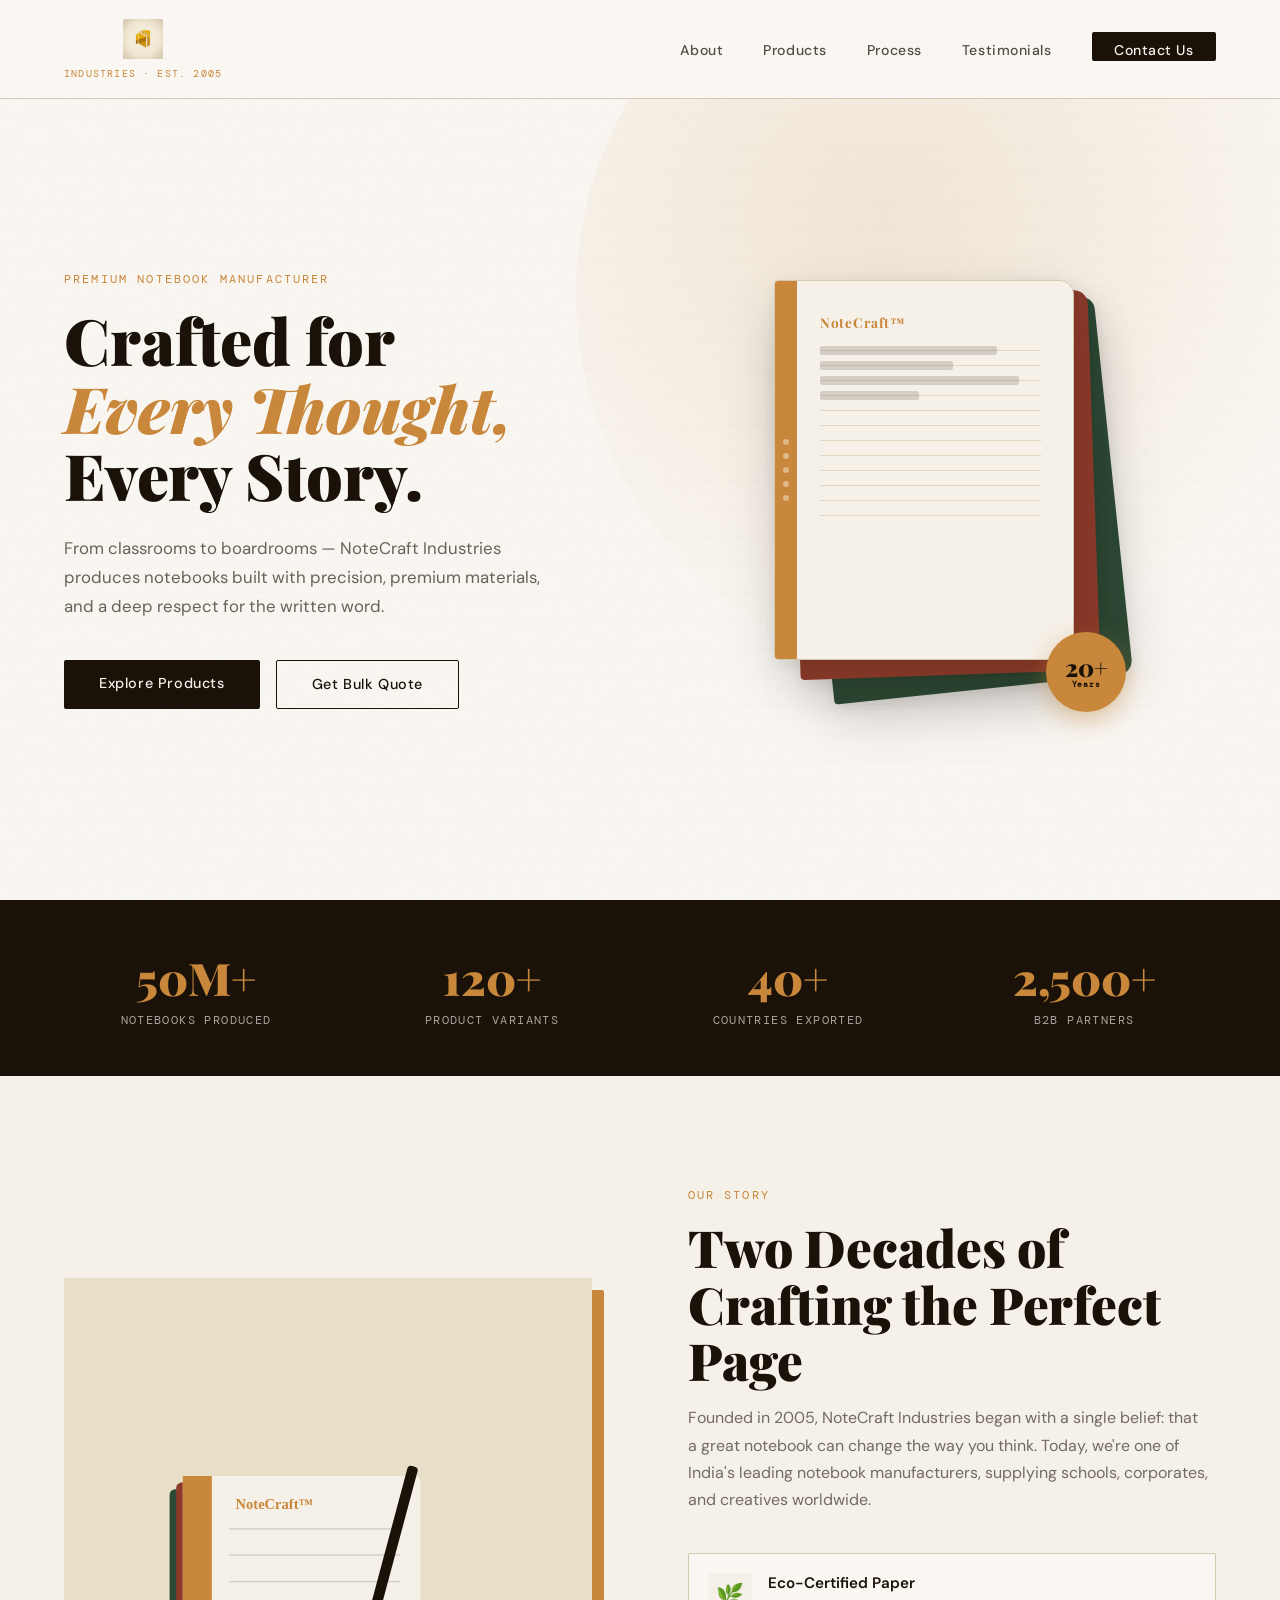
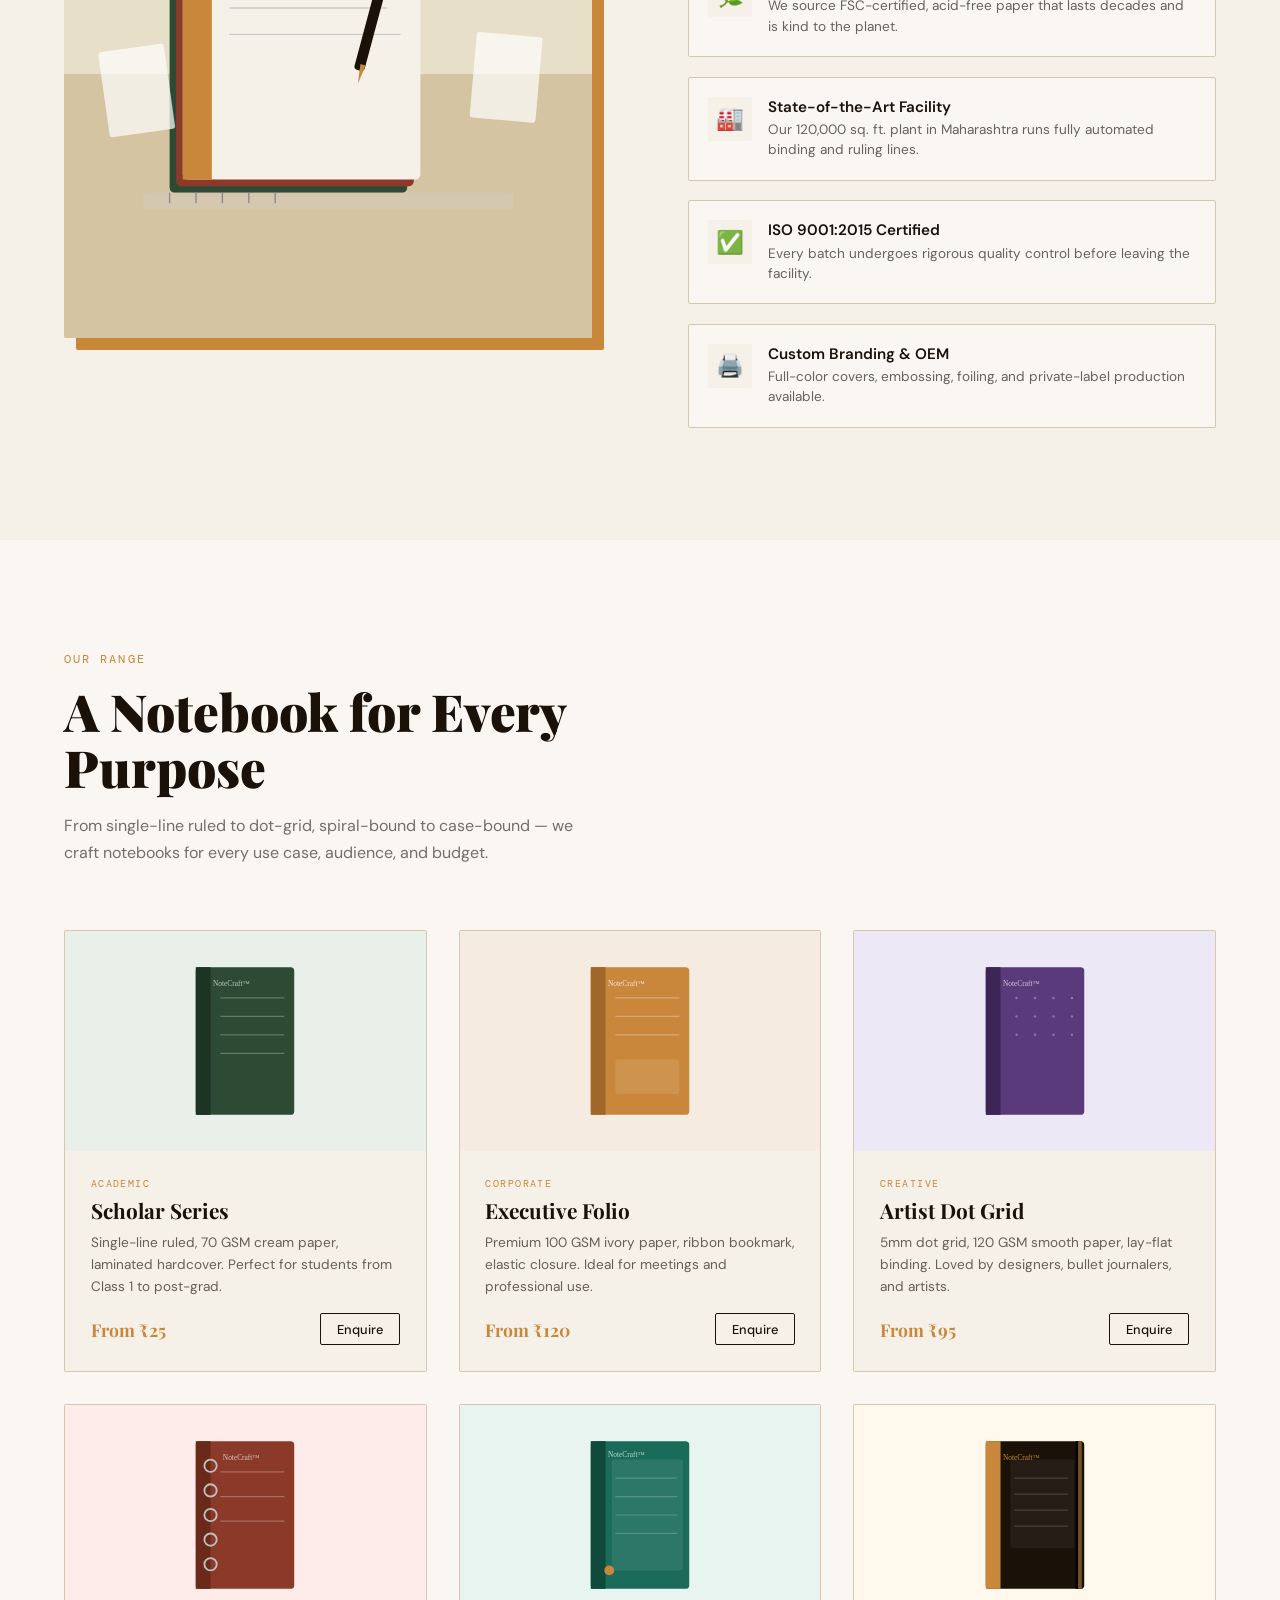
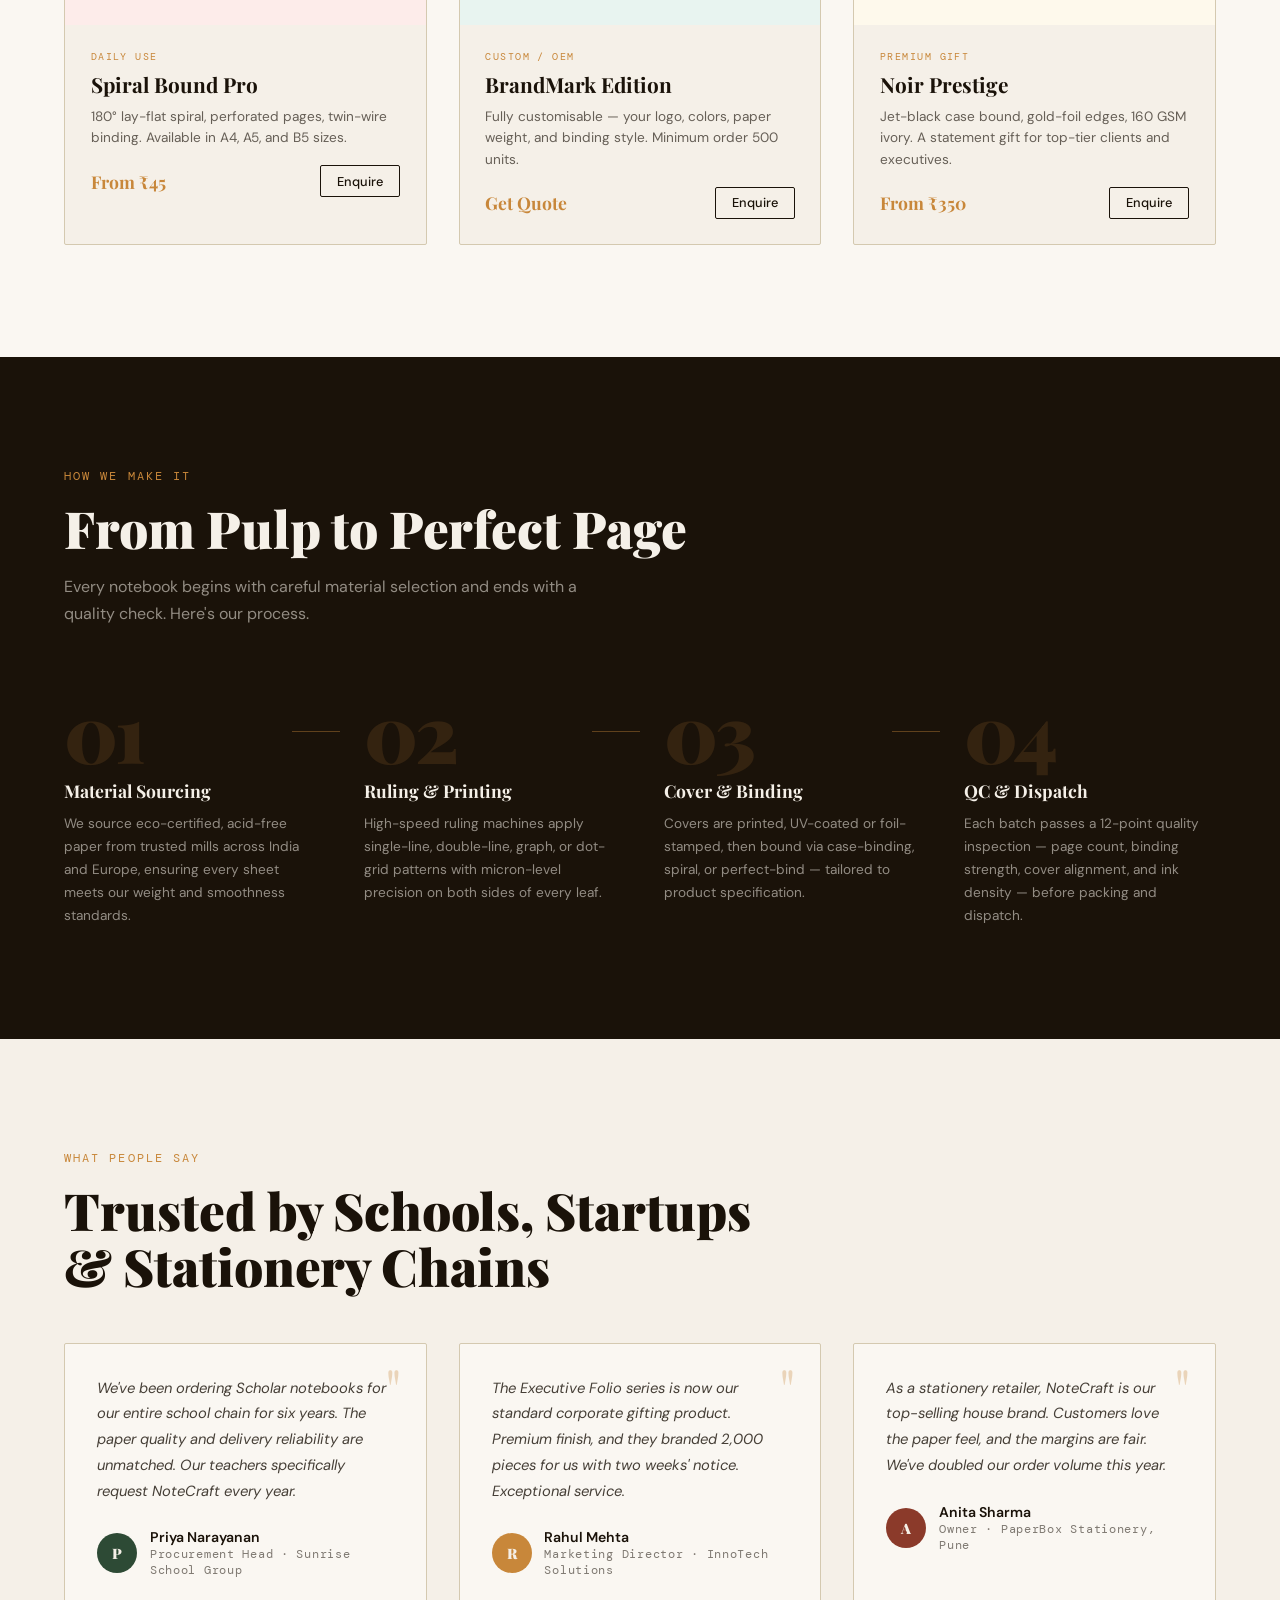
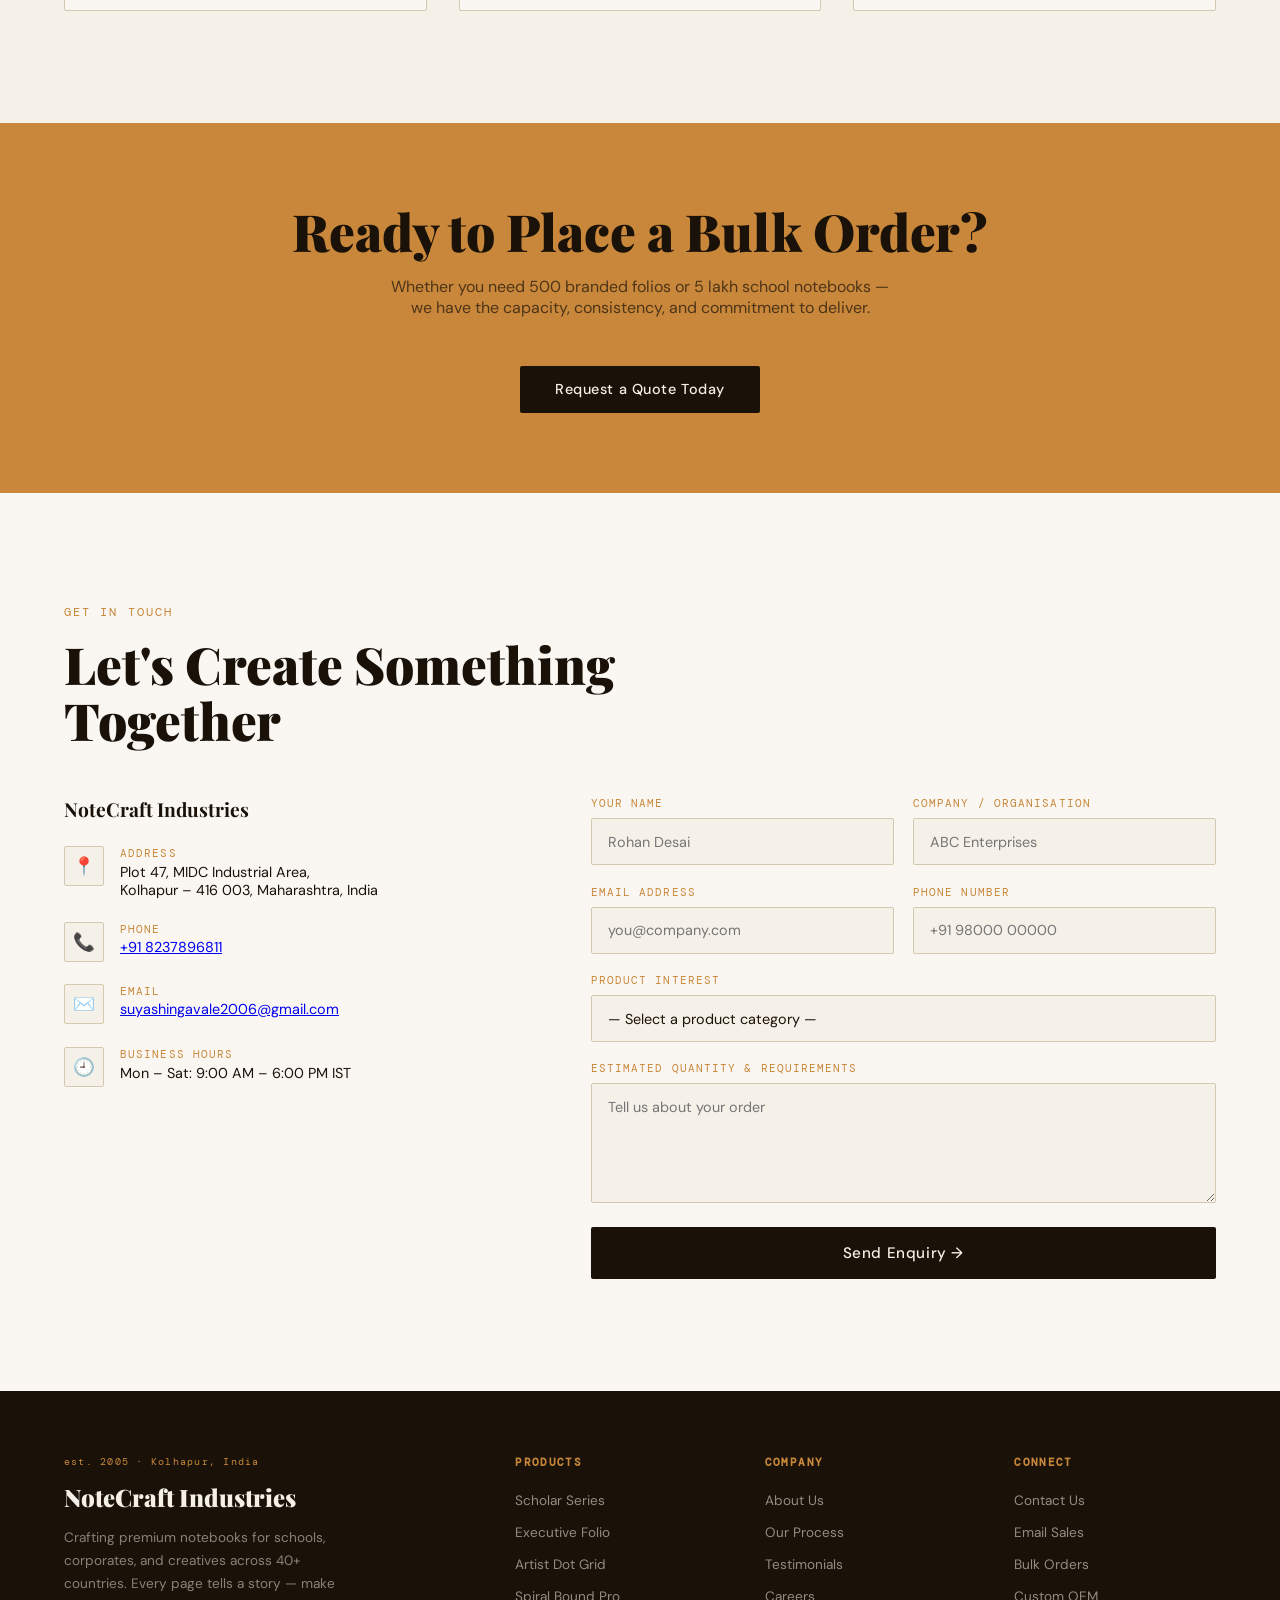
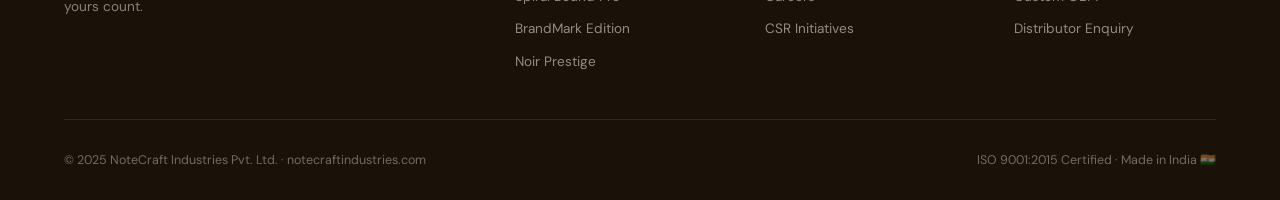
==== commit 859760a5: "edited product 4" ====
--- a/index.html
+++ b/index.html
@@ -811,26 +811,29 @@
       </div>
 
       <!-- Product 4 -->
-       <div class="product-card reveal">
-        <div class="product-thumb" style="background:#e8f4f0;">
+      <div class="product-card reveal">
+        <div class="product-thumb" style="background:#fdecea;">
           <svg viewBox="0 0 90 130" xmlns="http://www.w3.org/2000/svg">
-            <rect x="5" y="5" width="80" height="120" rx="3" fill="#1a6b5a"/>
-            <rect x="5" y="5" width="12" height="120" fill="#0f4a3a"/>
-            <rect x="22" y="20" width="58" height="90" rx="2" fill="rgba(255,255,255,.08)"/>
-            <line x1="25" y1="35" x2="75" y2="35" stroke="rgba(255,255,255,.2)" stroke-width="1"/>
-            <line x1="25" y1="50" x2="75" y2="50" stroke="rgba(255,255,255,.2)" stroke-width="1"/>
-            <line x1="25" y1="65" x2="75" y2="65" stroke="rgba(255,255,255,.2)" stroke-width="1"/>
-            <line x1="25" y1="80" x2="75" y2="80" stroke="rgba(255,255,255,.2)" stroke-width="1"/>
-            <circle cx="20" cy="110" r="4" fill="#c8873a"/>
-            <text x="19" y="18" font-size="6" fill="rgba(255,255,255,.7)" font-family="Georgia">NoteCraft™</text>
+            <rect x="5" y="5" width="80" height="120" rx="3" fill="#8b3a2a"/>
+            <rect x="5" y="5" width="12" height="120" fill="#6a2a1a"/>
+            <!-- Spiral rings -->
+            <circle cx="17" cy="25" r="5" fill="none" stroke="silver" stroke-width="1.5"/>
+            <circle cx="17" cy="45" r="5" fill="none" stroke="silver" stroke-width="1.5"/>
+            <circle cx="17" cy="65" r="5" fill="none" stroke="silver" stroke-width="1.5"/>
+            <circle cx="17" cy="85" r="5" fill="none" stroke="silver" stroke-width="1.5"/>
+            <circle cx="17" cy="105" r="5" fill="none" stroke="silver" stroke-width="1.5"/>
+            <line x1="25" y1="30" x2="77" y2="30" stroke="rgba(255,255,255,.25)" stroke-width="1"/>
+            <line x1="25" y1="50" x2="77" y2="50" stroke="rgba(255,255,255,.25)" stroke-width="1"/>
+            <line x1="25" y1="70" x2="77" y2="70" stroke="rgba(255,255,255,.25)" stroke-width="1"/>
+            <text x="27" y="20" font-size="6" fill="rgba(255,255,255,.7)" font-family="Georgia">NoteCraft™</text>
           </svg>
         </div>
         <div class="product-info">
-          <div class="product-cat">Custom / OEM</div>
-          <div class="product-name">BrandMark Edition</div>
-          <div class="product-desc">Fully customisable — your logo, colors, paper weight, and binding style. Minimum order 500 units.</div>
+          <div class="product-cat">Daily Use</div>
+          <div class="product-name">Spiral Bound Pro</div>
+          <div class="product-desc">180° lay-flat spiral, perforated pages, twin-wire binding. Available in A4, A5, and B5 sizes.</div>
           <div class="product-footer">
-            <span class="product-price">Get Quote</span>
+            <span class="product-price">From ₹45</span>
             <button class="product-btn">Enquire</button>
           </div>
         </div>
